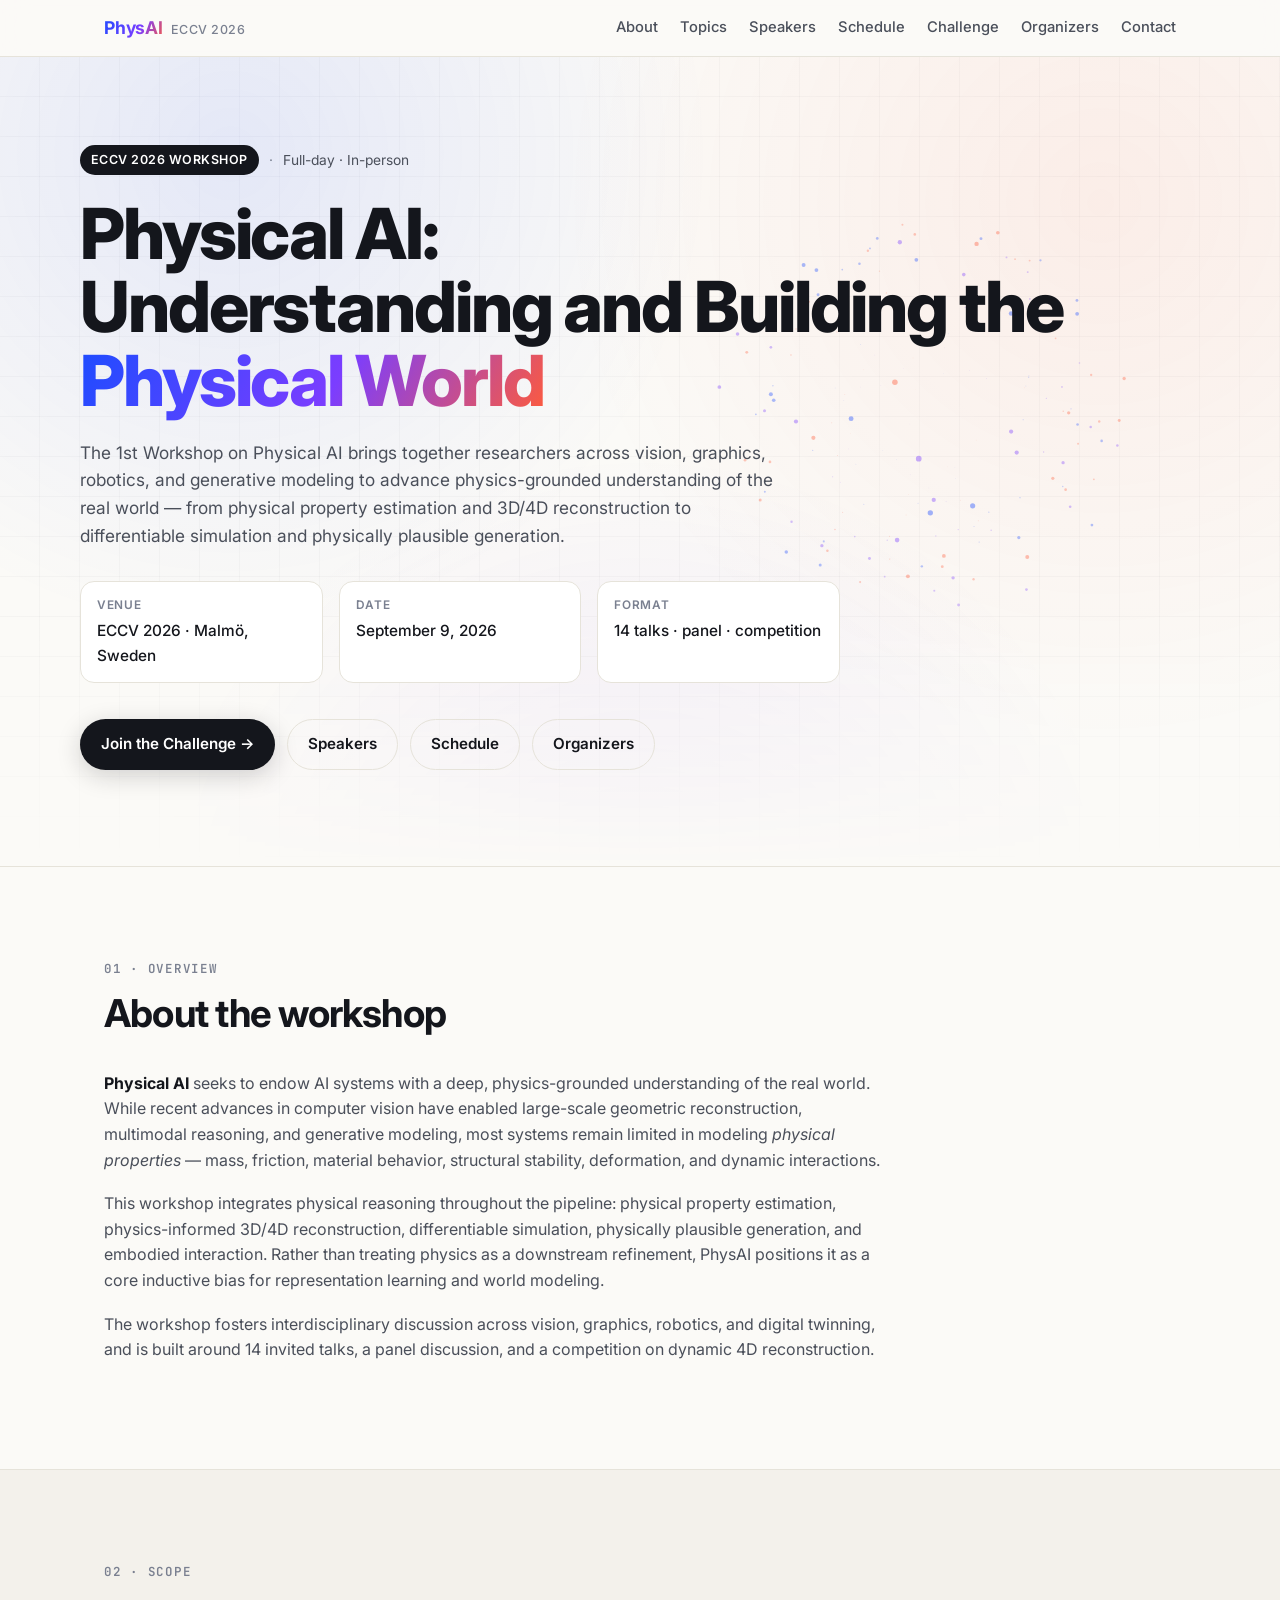
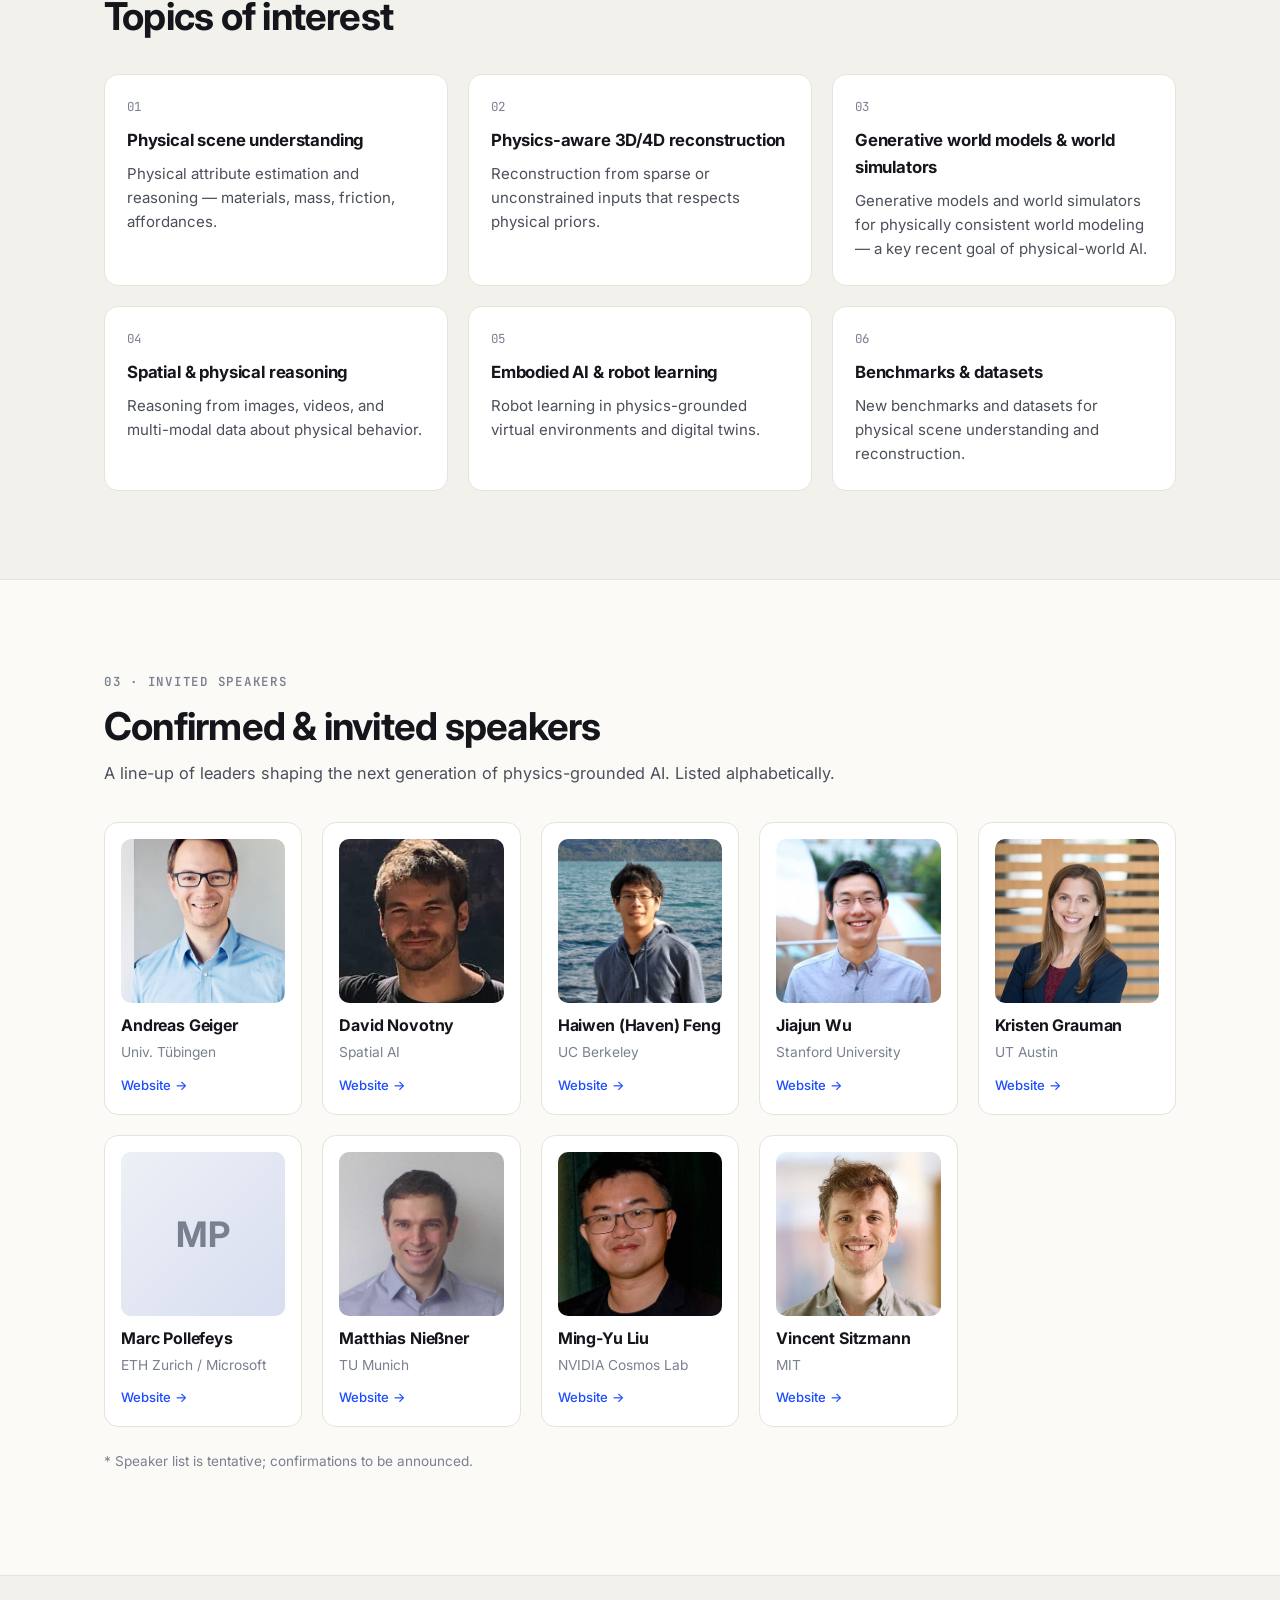
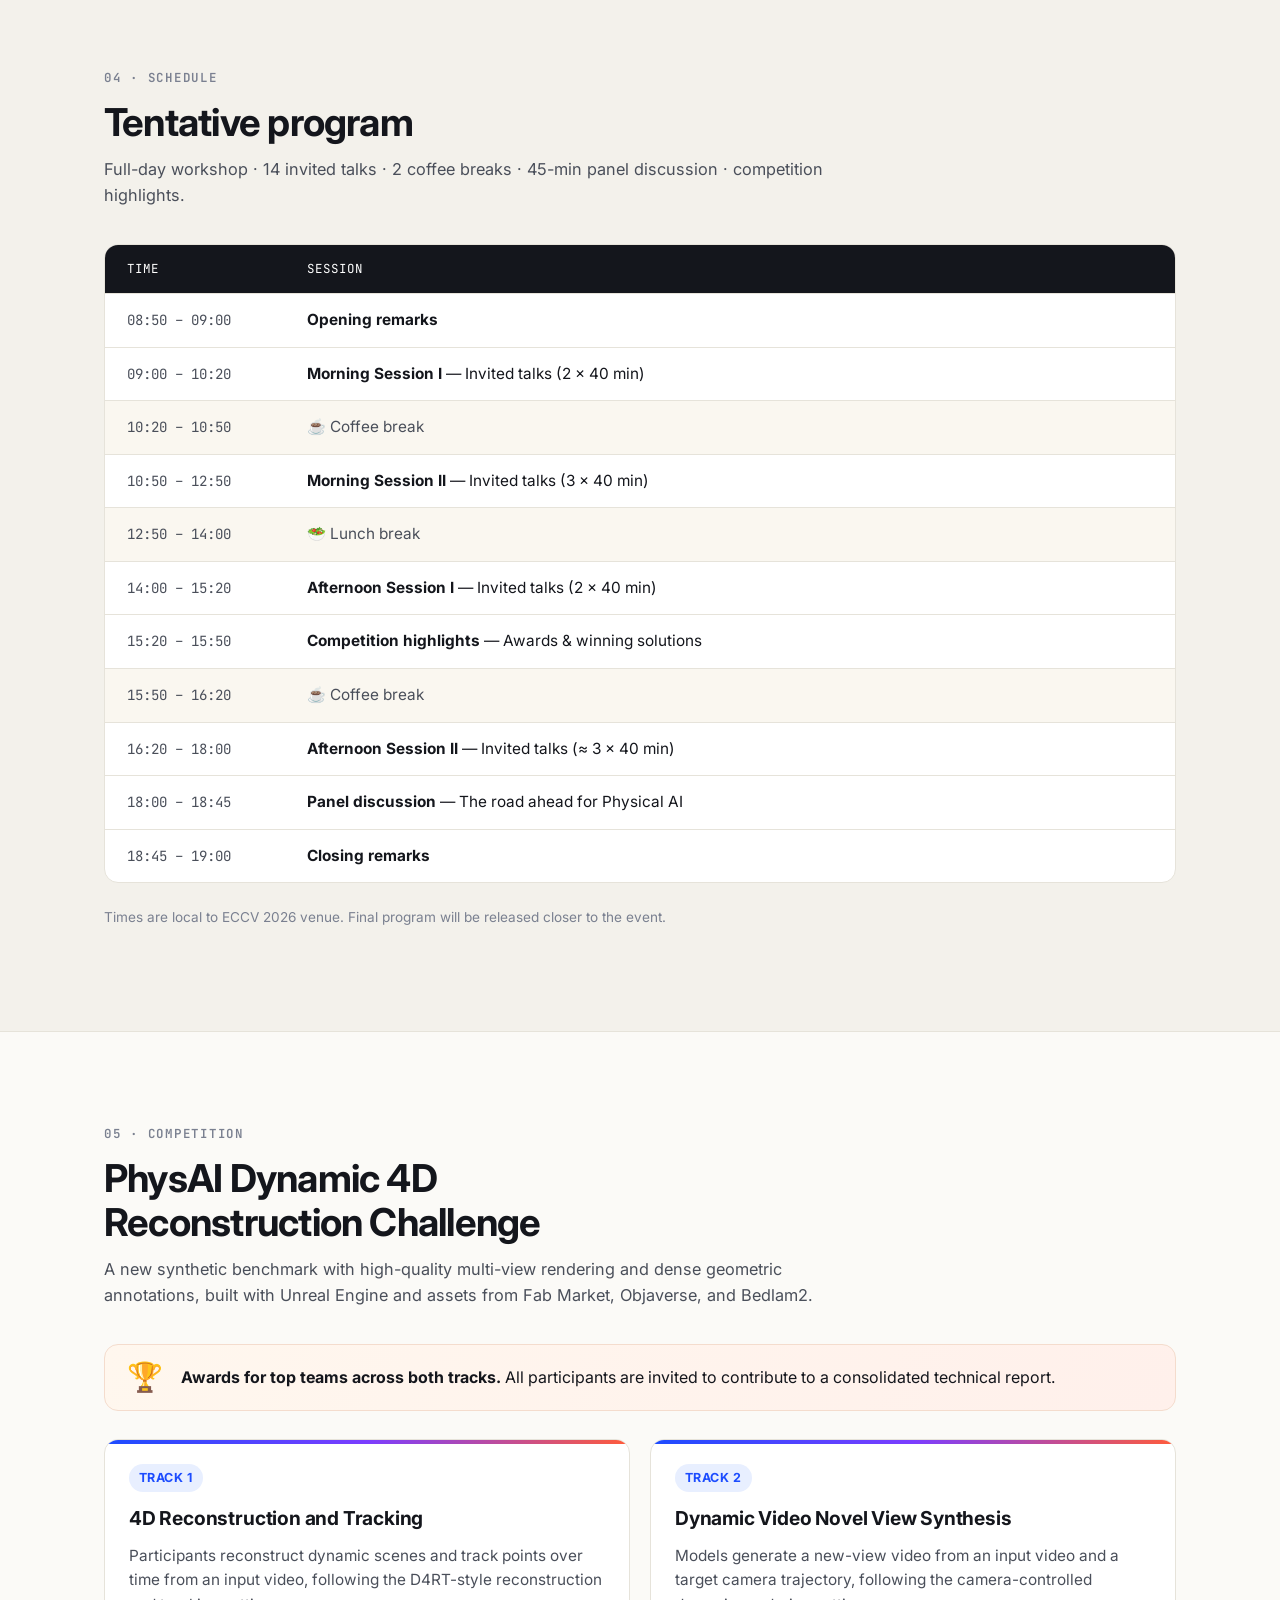
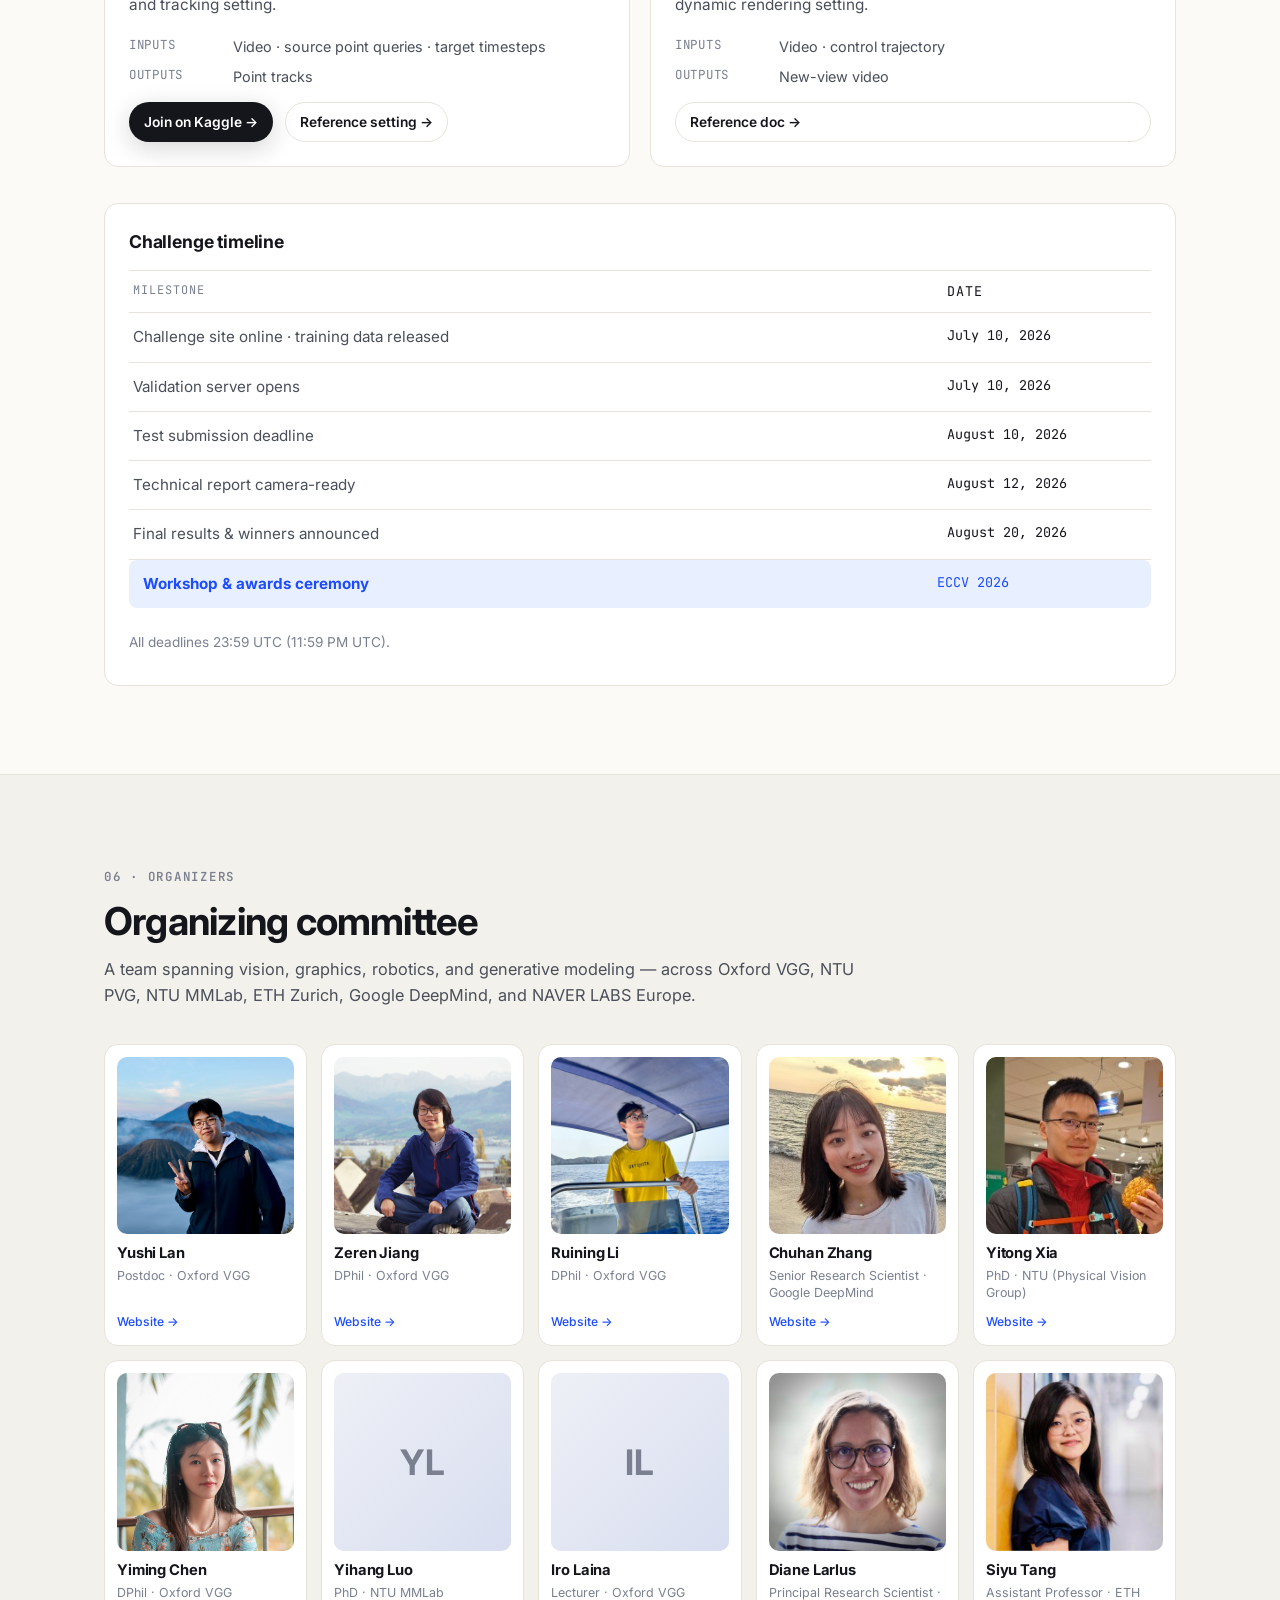
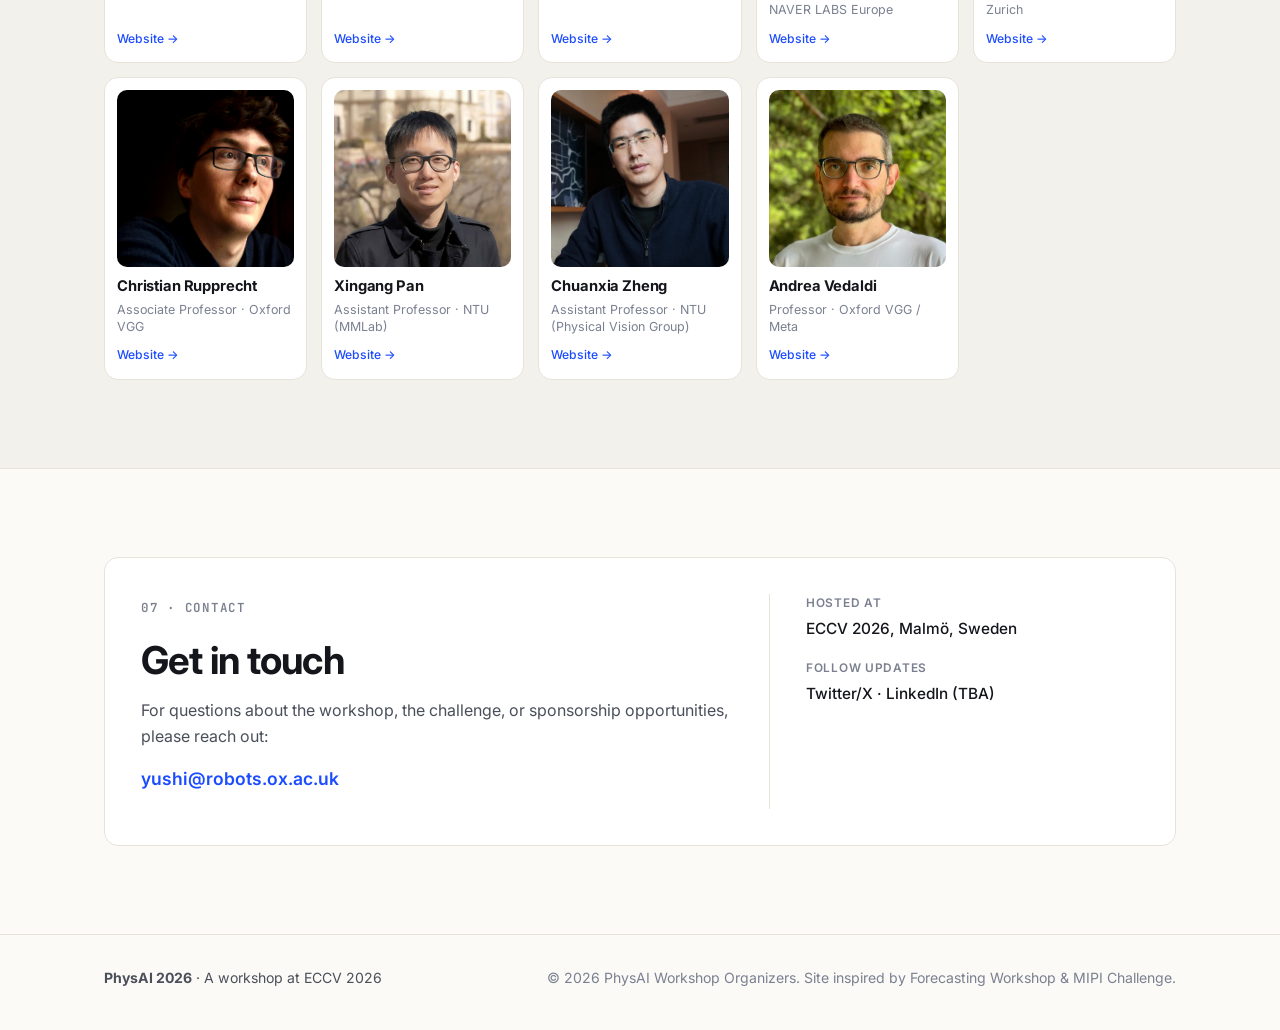
==== index.html @ 1dade059 "Update Track 1 reference setting link to syn4d participants repo Co-Authored-By: Claude Fable 5 <nor" ====
<!doctype html>
<html lang="en">
<head>
<meta charset="utf-8" />
<meta name="viewport" content="width=device-width, initial-scale=1" />
<title>PhysAI 2026 — Physical AI Workshop @ ECCV 2026</title>
<meta name="description" content="The 1st Workshop on Physical AI: Understanding and Building the Physical World, held in conjunction with ECCV 2026." />
<link rel="preconnect" href="https://fonts.googleapis.com" />
<link rel="preconnect" href="https://fonts.gstatic.com" crossorigin />
<link href="https://fonts.googleapis.com/css2?family=Inter:wght@300;400;500;600;700;800&family=JetBrains+Mono:wght@400;500&display=swap" rel="stylesheet" />
<link rel="stylesheet" href="styles.css" />
</head>
<body>

<header class="nav">
  <div class="nav-inner">
    <a href="#top" class="brand">
      <span class="brand-mark">PhysAI</span>
      <span class="brand-sub">ECCV 2026</span>
    </a>
    <nav>
      <a href="#about">About</a>
      <a href="#topics">Topics</a>
      <a href="#speakers">Speakers</a>
      <a href="#schedule">Schedule</a>
      <a href="#challenge">Challenge</a>
      <a href="#organizers">Organizers</a>
      <a href="#contact">Contact</a>
    </nav>
  </div>
</header>

<section id="top" class="hero">
  <div class="hero-grid" aria-hidden="true"></div>
  <canvas id="hero-cloud" class="hero-cloud" aria-hidden="true"></canvas>
  <div class="hero-inner">
    <div class="kicker">
      <span class="badge">ECCV 2026 Workshop</span>
      <span class="dot">·</span>
      <span>Full-day · In-person</span>
    </div>
    <h1>
      Physical&nbsp;AI:<br/>
      Understanding and Building the<br/>
      <span class="grad">Physical World</span>
    </h1>
    <p class="lede">
      The 1st Workshop on Physical AI brings together researchers across vision, graphics,
      robotics, and generative modeling to advance physics-grounded understanding of the
      real world — from physical property estimation and 3D/4D reconstruction to differentiable
      simulation and physically plausible generation.
    </p>
    <div class="meta">
      <div class="meta-item">
        <span class="meta-label">Venue</span>
        <span class="meta-value">ECCV 2026 · Malmö, Sweden</span>
      </div>
      <div class="meta-item">
        <span class="meta-label">Date</span>
        <span class="meta-value">September 9, 2026</span>
      </div>
      <div class="meta-item">
        <span class="meta-label">Format</span>
        <span class="meta-value" style="white-space:nowrap;">14 talks · panel · competition</span>
      </div>
    </div>
    <div class="cta">
      <a class="btn primary" href="#challenge">Join the Challenge →</a>
      <a class="btn ghost" href="#speakers">Speakers</a>
      <a class="btn ghost" href="#schedule">Schedule</a>
      <a class="btn ghost" href="#organizers">Organizers</a>
    </div>
  </div>
</section>

<section id="about" class="section">
  <div class="container">
    <div class="section-head">
      <span class="eyebrow">01 · Overview</span>
      <h2>About the workshop</h2>
    </div>
    <div class="prose">
      <p>
        <strong>Physical AI</strong> seeks to endow AI systems with a deep, physics-grounded understanding of
        the real world. While recent advances in computer vision have enabled large-scale geometric
        reconstruction, multimodal reasoning, and generative modeling, most systems remain limited in
        modeling <em>physical properties</em> — mass, friction, material behavior, structural stability,
        deformation, and dynamic interactions.
      </p>
      <p>
        This workshop integrates physical reasoning throughout the pipeline: physical property estimation,
        physics-informed 3D/4D reconstruction, differentiable simulation, physically plausible generation,
        and embodied interaction. Rather than treating physics as a downstream refinement, PhysAI positions
        it as a core inductive bias for representation learning and world modeling.
      </p>
      <p>
        The workshop fosters interdisciplinary discussion across vision, graphics, robotics, and digital
        twinning, and is built around 14 invited talks, a panel discussion, and a competition on dynamic
        4D reconstruction.
      </p>
    </div>
  </div>
</section>

<section id="topics" class="section alt">
  <div class="container">
    <div class="section-head">
      <span class="eyebrow">02 · Scope</span>
      <h2>Topics of interest</h2>
    </div>
    <div class="topics">
      <div class="topic">
        <div class="topic-num">01</div>
        <h3>Physical scene understanding</h3>
        <p>Physical attribute estimation and reasoning — materials, mass, friction, affordances.</p>
      </div>
      <div class="topic">
        <div class="topic-num">02</div>
        <h3>Physics-aware 3D/4D reconstruction</h3>
        <p>Reconstruction from sparse or unconstrained inputs that respects physical priors.</p>
      </div>
      <div class="topic">
        <div class="topic-num">03</div>
        <h3>Generative world models &amp; world simulators</h3>
        <p>Generative models and world simulators for physically consistent world modeling — a key recent goal of physical-world AI.</p>
      </div>
      <div class="topic">
        <div class="topic-num">04</div>
        <h3>Spatial &amp; physical reasoning</h3>
        <p>Reasoning from images, videos, and multi-modal data about physical behavior.</p>
      </div>
      <div class="topic">
        <div class="topic-num">05</div>
        <h3>Embodied AI &amp; robot learning</h3>
        <p>Robot learning in physics-grounded virtual environments and digital twins.</p>
      </div>
      <div class="topic">
        <div class="topic-num">06</div>
        <h3>Benchmarks &amp; datasets</h3>
        <p>New benchmarks and datasets for physical scene understanding and reconstruction.</p>
      </div>
    </div>
  </div>
</section>

<section id="speakers" class="section">
  <div class="container">
    <div class="section-head">
      <span class="eyebrow">03 · Invited speakers</span>
      <h2>Confirmed &amp; invited speakers</h2>
      <p class="section-sub">A line-up of leaders shaping the next generation of physics-grounded AI. Listed alphabetically.</p>
    </div>
    <div id="speakers-grid" class="people-grid speakers-grid"></div>
    <p class="note">* Speaker list is tentative; confirmations to be announced.</p>
  </div>
</section>

<section id="schedule" class="section alt">
  <div class="container">
    <div class="section-head">
      <span class="eyebrow">04 · Schedule</span>
      <h2 style="white-space:nowrap;">Tentative program</h2>
      <p class="section-sub">Full-day workshop · 14 invited talks · 2 coffee breaks · 45-min panel discussion · competition highlights.</p>
    </div>
    <div class="schedule">
      <div class="schedule-row head">
        <div>Time</div><div>Session</div>
      </div>
      <div class="schedule-row">
        <div class="time">08:50 – 09:00</div>
        <div><strong>Opening remarks</strong></div>
      </div>
      <div class="schedule-row">
        <div class="time">09:00 – 10:20</div>
        <div><strong>Morning Session I</strong> — Invited talks (2 × 40 min)</div>
      </div>
      <div class="schedule-row break">
        <div class="time">10:20 – 10:50</div>
        <div>☕ Coffee break</div>
      </div>
      <div class="schedule-row">
        <div class="time">10:50 – 12:50</div>
        <div><strong>Morning Session II</strong> — Invited talks (3 × 40 min)</div>
      </div>
      <div class="schedule-row break">
        <div class="time">12:50 – 14:00</div>
        <div>🥗 Lunch break</div>
      </div>
      <div class="schedule-row">
        <div class="time">14:00 – 15:20</div>
        <div><strong>Afternoon Session I</strong> — Invited talks (2 × 40 min)</div>
      </div>
      <div class="schedule-row">
        <div class="time">15:20 – 15:50</div>
        <div><strong>Competition highlights</strong> — Awards &amp; winning solutions</div>
      </div>
      <div class="schedule-row break">
        <div class="time">15:50 – 16:20</div>
        <div>☕ Coffee break</div>
      </div>
      <div class="schedule-row">
        <div class="time">16:20 – 18:00</div>
        <div><strong>Afternoon Session II</strong> — Invited talks (≈ 3 × 40 min)</div>
      </div>
      <div class="schedule-row">
        <div class="time">18:00 – 18:45</div>
        <div><strong>Panel discussion</strong> — The road ahead for Physical AI</div>
      </div>
      <div class="schedule-row">
        <div class="time">18:45 – 19:00</div>
        <div><strong>Closing remarks</strong></div>
      </div>
    </div>
    <p class="note">Times are local to ECCV 2026 venue. Final program will be released closer to the event.</p>
  </div>
</section>

<section id="challenge" class="section">
  <div class="container">
    <div class="section-head">
      <span class="eyebrow">05 · Competition</span>
      <h2>PhysAI Dynamic 4D Reconstruction&nbsp;Challenge</h2>
      <p class="section-sub">
        A new synthetic benchmark with high-quality multi-view rendering and dense geometric
        annotations, built with Unreal Engine and assets from Fab Market, Objaverse, and Bedlam2.
      </p>
    </div>

    <div class="challenge-banner">
      <div class="banner-mark">🏆</div>
      <div>
        <strong>Awards for top teams across both tracks.</strong>
        All participants are invited to contribute to a consolidated technical report.
      </div>
    </div>

    <div class="tracks">
      <article class="track">
        <div class="track-tag">Track 1</div>
        <h3>4D Reconstruction and Tracking</h3>
        <p>
          Participants reconstruct dynamic scenes and track points over time from
          an input video, following the D4RT-style reconstruction and tracking setting.
        </p>
        <ul class="track-meta">
          <li><span>Inputs</span> Video · source point queries · target timesteps</li>
          <li><span>Outputs</span> Point tracks</li>
          <!-- <li><span>Metrics</span> Tracking accuracy · geometry/depth error</li> -->
        </ul>
        <div class="cta">
          <a class="btn primary small" href="https://www.kaggle.com/competitions/phys-ai-dynamic-4-d-reconstruction-challenge" target="_blank" rel="noopener">Join on Kaggle →</a>
          <a class="btn ghost small" href="https://github.com/jzr99/syn4d-kaggle-challenge-participants" target="_blank" rel="noopener">Reference setting →</a>
        </div>
      </article>
      <article class="track">
        <div class="track-tag">Track 2</div>
        <h3>Dynamic Video Novel View Synthesis</h3>
        <p>
          Models generate a new-view video from an input video and a target camera
          trajectory, following the camera-controlled dynamic rendering setting.
        </p>
        <ul class="track-meta">
          <li><span>Inputs</span> Video · control trajectory</li>
          <li><span>Outputs</span> New-view video</li>
          <!-- <li><span>Metrics</span> Video fidelity · trajectory alignment · temporal consistency</li> -->
        </ul>
        <a class="btn ghost small" href="https://github.com/NIRVANALAN/eccv26-physai-workshop-vdm_nvs_bench" target="_blank" rel="noopener">Reference doc →</a>
      </article>
    </div>

    <div class="timeline">
      <h3>Challenge timeline</h3>
      <div class="timeline-grid">
        <div class="tl-row head"><div>Milestone</div><div>Date</div></div>
        <div class="tl-row"><div>Challenge site online · training data released</div><div>July 10, 2026</div></div>
        <div class="tl-row"><div>Validation server opens</div><div>July 10, 2026</div></div>
        <div class="tl-row"><div>Test submission deadline</div><div>August 10, 2026</div></div>
        <div class="tl-row"><div>Technical report camera-ready</div><div>August 12, 2026</div></div>
        <div class="tl-row"><div>Final results &amp; winners announced</div><div>August 20, 2026</div></div>
        <div class="tl-row hl"><div><strong>Workshop &amp; awards ceremony</strong></div><div>ECCV 2026</div></div>
      </div>
      <p class="note">All deadlines 23:59 UTC (11:59 PM UTC).</p>
    </div>
  </div>
</section>

<section id="organizers" class="section alt">
  <div class="container">
    <div class="section-head">
      <span class="eyebrow">06 · Organizers</span>
      <h2>Organizing committee</h2>
      <p class="section-sub">A team spanning vision, graphics, robotics, and generative modeling — across Oxford VGG, NTU PVG, NTU MMLab, ETH Zurich, Google DeepMind, and NAVER LABS Europe.</p>
    </div>
    <div id="organizers-grid" class="people-grid compact"></div>
  </div>
</section>

<section id="contact" class="section">
  <div class="container">
    <div class="contact-card">
      <div>
        <span class="eyebrow">07 · Contact</span>
        <h2>Get in touch</h2>
        <p>For questions about the workshop, the challenge, or sponsorship opportunities, please reach out:</p>
        <p class="email">
          <a href="mailto:yushi@robots.ox.ac.uk">yushi@robots.ox.ac.uk</a>
        </p>
      </div>
      <div class="contact-side">
        <div class="contact-block">
          <span class="meta-label">Hosted at</span>
          <span class="meta-value">ECCV 2026, Malmö, Sweden</span>
        </div>
        <div class="contact-block">
          <span class="meta-label">Follow updates</span>
          <span class="meta-value">Twitter/X · LinkedIn (TBA)</span>
        </div>
      </div>
    </div>
  </div>
</section>

<footer class="footer">
  <div class="container footer-inner">
    <div>
      <strong>PhysAI 2026</strong> · A workshop at ECCV 2026
    </div>
    <div class="muted">
      © 2026 PhysAI Workshop Organizers. Site inspired by Forecasting Workshop &amp; MIPI Challenge.
    </div>
  </div>
</footer>

<script src="data.js"></script>
<script src="script.js"></script>
</body>
</html>
---- styles.css ----
:root {
  --bg: #fbfaf7;
  --bg-alt: #f3f1eb;
  --ink: #14161c;
  --ink-soft: #4a4f5a;
  --ink-muted: #7a8090;
  --line: #e6e3da;
  --accent: #1c4cff;
  --accent-2: #ff5b3a;
  --accent-soft: #e8efff;
  --grad-a: #1c4cff;
  --grad-b: #7b3dff;
  --grad-c: #ff5b3a;
  --max: 1120px;
  --radius: 14px;
  --shadow: 0 1px 2px rgba(20, 22, 28, 0.04), 0 8px 28px rgba(20, 22, 28, 0.06);
  --shadow-lg: 0 4px 14px rgba(20, 22, 28, 0.06), 0 24px 56px rgba(20, 22, 28, 0.12);
}

* { box-sizing: border-box; }
html, body { margin: 0; padding: 0; }
html { scroll-behavior: smooth; }
body {
  background: var(--bg);
  color: var(--ink);
  font-family: 'Inter', -apple-system, BlinkMacSystemFont, 'Segoe UI', Roboto, sans-serif;
  font-size: 16px;
  line-height: 1.6;
  -webkit-font-smoothing: antialiased;
  -moz-osx-font-smoothing: grayscale;
}

a { color: var(--accent); text-decoration: none; }
a:hover { text-decoration: underline; }

img { max-width: 100%; display: block; }

.container {
  max-width: var(--max);
  margin: 0 auto;
  padding: 0 24px;
}

/* ----- NAV ----- */
.nav {
  position: sticky;
  top: 0;
  z-index: 50;
  background: rgba(251, 250, 247, 0.85);
  backdrop-filter: saturate(180%) blur(14px);
  -webkit-backdrop-filter: saturate(180%) blur(14px);
  border-bottom: 1px solid var(--line);
}
.nav-inner {
  max-width: var(--max);
  margin: 0 auto;
  padding: 14px 24px;
  display: flex;
  align-items: center;
  justify-content: space-between;
  gap: 24px;
}
.brand {
  display: inline-flex;
  align-items: baseline;
  gap: 8px;
  color: var(--ink);
  text-decoration: none;
  font-weight: 700;
}
.brand:hover { text-decoration: none; }
.brand-mark {
  font-size: 1.1rem;
  letter-spacing: -0.01em;
  background: linear-gradient(120deg, var(--grad-a), var(--grad-b) 60%, var(--grad-c));
  -webkit-background-clip: text;
  background-clip: text;
  color: transparent;
}
.brand-sub {
  font-size: 0.78rem;
  color: var(--ink-muted);
  font-weight: 500;
  letter-spacing: 0.04em;
  text-transform: uppercase;
}
.nav nav {
  display: flex;
  gap: 22px;
  flex-wrap: wrap;
}
.nav nav a {
  color: var(--ink-soft);
  text-decoration: none;
  font-size: 0.92rem;
  font-weight: 500;
  transition: color 0.15s ease;
}
.nav nav a:hover { color: var(--ink); }

/* ----- HERO ----- */
.hero {
  position: relative;
  padding: 88px 24px 96px;
  overflow: hidden;
}
.hero-grid {
  position: absolute;
  inset: 0;
  background-image:
    radial-gradient(circle at 18% 12%, rgba(28, 76, 255, 0.10), transparent 38%),
    radial-gradient(circle at 86% 18%, rgba(255, 91, 58, 0.08), transparent 42%),
    radial-gradient(circle at 50% 110%, rgba(123, 61, 255, 0.10), transparent 45%),
    linear-gradient(transparent 0px, transparent 39px, rgba(20, 22, 28, 0.05) 40px),
    linear-gradient(90deg, transparent 0px, transparent 39px, rgba(20, 22, 28, 0.05) 40px);
  background-size: auto, auto, auto, 40px 40px, 40px 40px;
  mask-image: linear-gradient(to bottom, black 0%, black 70%, transparent 100%);
  -webkit-mask-image: linear-gradient(to bottom, black 0%, black 70%, transparent 100%);
}
.hero-cloud {
  position: absolute;
  inset: 0;
  z-index: 0;
  pointer-events: none;
  mask-image: linear-gradient(to bottom, black 0%, black 64%, transparent 100%);
  -webkit-mask-image: linear-gradient(to bottom, black 0%, black 64%, transparent 100%);
}
.hero-inner {
  position: relative;
  z-index: 1;
  max-width: var(--max);
  margin: 0 auto;
}
.kicker {
  display: inline-flex;
  gap: 10px;
  align-items: center;
  font-size: 0.86rem;
  color: var(--ink-soft);
  margin-bottom: 22px;
}
.badge {
  display: inline-block;
  padding: 5px 11px;
  background: var(--ink);
  color: #fff;
  border-radius: 999px;
  font-weight: 600;
  font-size: 0.78rem;
  letter-spacing: 0.04em;
  text-transform: uppercase;
}
.dot { color: var(--ink-muted); }

.hero h1 {
  font-size: clamp(2.2rem, 5.5vw, 4.4rem);
  line-height: 1.04;
  letter-spacing: -0.03em;
  font-weight: 800;
  margin: 0 0 22px;
  color: var(--ink);
}
.grad {
  background: linear-gradient(120deg, var(--grad-a) 0%, var(--grad-b) 55%, var(--grad-c) 100%);
  -webkit-background-clip: text;
  background-clip: text;
  color: transparent;
}
.lede {
  max-width: 720px;
  font-size: 1.08rem;
  color: var(--ink-soft);
  margin: 0 0 32px;
}
.meta {
  display: grid;
  grid-template-columns: repeat(3, minmax(0, 1fr));
  gap: 16px;
  max-width: 760px;
  margin-bottom: 36px;
}
.meta-item {
  background: #fff;
  border: 1px solid var(--line);
  padding: 14px 16px;
  border-radius: var(--radius);
  display: flex;
  flex-direction: column;
  gap: 4px;
}
.meta-label {
  font-size: 0.74rem;
  letter-spacing: 0.06em;
  text-transform: uppercase;
  color: var(--ink-muted);
  font-weight: 600;
}
.meta-value {
  font-size: 0.96rem;
  color: var(--ink);
  font-weight: 500;
}
.cta {
  display: flex;
  gap: 12px;
  flex-wrap: wrap;
}
.btn {
  display: inline-flex;
  align-items: center;
  gap: 6px;
  padding: 12px 20px;
  border-radius: 999px;
  font-weight: 600;
  font-size: 0.95rem;
  border: 1px solid transparent;
  cursor: pointer;
  transition: transform 0.12s ease, box-shadow 0.12s ease, background 0.12s ease, color 0.12s ease;
  text-decoration: none;
}
.btn.primary {
  background: var(--ink);
  color: #fff;
  box-shadow: 0 6px 24px rgba(20, 22, 28, 0.18);
}
.btn.primary:hover { transform: translateY(-1px); background: #000; text-decoration: none; }
.btn.ghost {
  background: transparent;
  color: var(--ink);
  border-color: var(--line);
}
.btn.ghost:hover { background: #fff; text-decoration: none; }
.btn.small { padding: 8px 14px; font-size: 0.86rem; }

/* ----- SECTIONS ----- */
.section {
  padding: 88px 0;
  border-top: 1px solid var(--line);
}
.section.alt {
  background: var(--bg-alt);
}
.section-head {
  margin-bottom: 36px;
  max-width: 760px;
}
.eyebrow {
  display: inline-block;
  font-size: 0.78rem;
  letter-spacing: 0.14em;
  text-transform: uppercase;
  color: var(--ink-muted);
  font-weight: 600;
  margin-bottom: 12px;
  font-family: 'JetBrains Mono', monospace;
}
.section h2 {
  font-size: clamp(1.7rem, 3.2vw, 2.4rem);
  letter-spacing: -0.02em;
  line-height: 1.15;
  margin: 0 0 12px;
  font-weight: 700;
}
.section-sub {
  color: var(--ink-soft);
  font-size: 1.02rem;
  margin: 0;
}
.prose p {
  max-width: 780px;
  color: var(--ink-soft);
  font-size: 1rem;
  margin: 0 0 18px;
}
.prose strong { color: var(--ink); }

/* ----- TOPICS ----- */
.topics {
  display: grid;
  grid-template-columns: repeat(3, minmax(0, 1fr));
  gap: 20px;
}
.topic {
  background: #fff;
  border: 1px solid var(--line);
  border-radius: var(--radius);
  padding: 22px 22px 24px;
  transition: transform 0.15s ease, box-shadow 0.15s ease;
}
.topic:hover { transform: translateY(-2px); box-shadow: var(--shadow); }
.topic-num {
  font-family: 'JetBrains Mono', monospace;
  font-size: 0.78rem;
  color: var(--ink-muted);
  margin-bottom: 10px;
}
.topic h3 {
  margin: 0 0 8px;
  font-size: 1.05rem;
  letter-spacing: -0.01em;
}
.topic p {
  margin: 0;
  color: var(--ink-soft);
  font-size: 0.94rem;
}

/* ----- PEOPLE GRID ----- */
.people-grid {
  display: grid;
  grid-template-columns: repeat(4, minmax(0, 1fr));
  gap: 20px;
}
.people-grid.speakers-grid {
  grid-template-columns: repeat(5, minmax(0, 1fr));
}
.people-grid.compact {
  grid-template-columns: repeat(5, minmax(0, 1fr));
  gap: 14px;
}
.people-grid.compact .person { padding: 12px 12px 14px; gap: 10px; }
.people-grid.compact .person h4 { font-size: 0.92rem; }
.people-grid.compact .person .aff { font-size: 0.78rem; line-height: 1.35; }
.people-grid.compact .person a.weblink { font-size: 0.76rem; }
.person {
  background: #fff;
  border: 1px solid var(--line);
  border-radius: var(--radius);
  padding: 16px 16px 18px;
  display: flex;
  flex-direction: column;
  gap: 12px;
  transition: transform 0.15s ease, box-shadow 0.15s ease;
}
.person:hover { transform: translateY(-2px); box-shadow: var(--shadow); }
.person .photo {
  aspect-ratio: 1 / 1;
  border-radius: 10px;
  overflow: hidden;
  background: linear-gradient(135deg, #eef0f6, #dde2ee);
  position: relative;
}
.person .photo img {
  width: 100%;
  height: 100%;
  object-fit: cover;
}
.person .photo.placeholder::after {
  content: attr(data-initials);
  position: absolute;
  inset: 0;
  display: flex;
  align-items: center;
  justify-content: center;
  font-size: 2.2rem;
  font-weight: 700;
  letter-spacing: 0.02em;
  color: var(--ink-muted);
  background: linear-gradient(135deg, #eef0f6, #d8def0);
}
.person h4 {
  margin: 0;
  font-size: 1rem;
  letter-spacing: -0.01em;
  line-height: 1.25;
}
.person .aff {
  margin: -4px 0 0;
  color: var(--ink-muted);
  font-size: 0.86rem;
  line-height: 1.4;
}
.person a.weblink {
  font-size: 0.82rem;
  color: var(--accent);
  font-weight: 500;
  margin-top: auto;
}

.note {
  margin-top: 24px;
  font-size: 0.85rem;
  color: var(--ink-muted);
}

/* ----- SCHEDULE ----- */
.schedule {
  background: #fff;
  border: 1px solid var(--line);
  border-radius: var(--radius);
  overflow: hidden;
}
.schedule-row {
  display: grid;
  grid-template-columns: 180px 1fr;
  padding: 14px 22px;
  border-top: 1px solid var(--line);
  align-items: center;
  font-size: 0.96rem;
}
.schedule-row:first-child { border-top: none; }
.schedule-row.head {
  background: var(--ink);
  color: #fff;
  font-family: 'JetBrains Mono', monospace;
  font-size: 0.78rem;
  letter-spacing: 0.08em;
  text-transform: uppercase;
}
.schedule-row .time {
  font-family: 'JetBrains Mono', monospace;
  font-size: 0.88rem;
  color: var(--ink-soft);
}
.schedule-row.head .time { color: #fff; }
.schedule-row.break { background: #faf7f0; color: var(--ink-soft); }

/* ----- CHALLENGE ----- */
.challenge-banner {
  display: flex;
  gap: 18px;
  align-items: center;
  background: linear-gradient(120deg, #fff7ee, #fff0eb);
  border: 1px solid #f4dccd;
  border-radius: var(--radius);
  padding: 18px 22px;
  margin-bottom: 28px;
}
.banner-mark {
  font-size: 1.8rem;
  line-height: 1;
}
.challenge-banner strong { color: var(--ink); }
.tracks {
  display: grid;
  grid-template-columns: repeat(2, minmax(0, 1fr));
  gap: 20px;
  margin-bottom: 36px;
}
.track {
  background: #fff;
  border: 1px solid var(--line);
  border-radius: var(--radius);
  padding: 24px;
  display: flex;
  flex-direction: column;
  gap: 14px;
  position: relative;
  overflow: hidden;
}
.track::before {
  content: "";
  position: absolute;
  inset: 0 0 auto 0;
  height: 4px;
  background: linear-gradient(90deg, var(--grad-a), var(--grad-b), var(--grad-c));
}
.track-tag {
  display: inline-block;
  align-self: flex-start;
  background: var(--accent-soft);
  color: var(--accent);
  font-size: 0.78rem;
  font-weight: 700;
  padding: 4px 10px;
  border-radius: 999px;
  letter-spacing: 0.04em;
  text-transform: uppercase;
}
.track h3 {
  margin: 0;
  font-size: 1.2rem;
  letter-spacing: -0.01em;
  line-height: 1.25;
}
.track p {
  margin: 0;
  color: var(--ink-soft);
  font-size: 0.96rem;
}
.track-meta {
  list-style: none;
  padding: 0;
  margin: 4px 0 0;
  display: flex;
  flex-direction: column;
  gap: 6px;
  font-size: 0.9rem;
}
.track-meta li {
  display: grid;
  grid-template-columns: 92px 1fr;
  gap: 12px;
  color: var(--ink-soft);
}
.track-meta li span {
  font-family: 'JetBrains Mono', monospace;
  font-size: 0.78rem;
  color: var(--ink-muted);
  text-transform: uppercase;
  letter-spacing: 0.06em;
}

.timeline {
  background: #fff;
  border: 1px solid var(--line);
  border-radius: var(--radius);
  padding: 24px 24px 18px;
}
.timeline h3 {
  margin: 0 0 14px;
  font-size: 1.1rem;
  letter-spacing: -0.01em;
}
.timeline-grid {
  display: flex;
  flex-direction: column;
  border-top: 1px solid var(--line);
}
.tl-row {
  display: grid;
  grid-template-columns: 1fr 200px;
  padding: 12px 4px;
  border-bottom: 1px solid var(--line);
  font-size: 0.95rem;
  color: var(--ink-soft);
}
.tl-row.head {
  font-family: 'JetBrains Mono', monospace;
  font-size: 0.74rem;
  text-transform: uppercase;
  color: var(--ink-muted);
  letter-spacing: 0.08em;
  padding: 10px 4px;
}
.tl-row.hl {
  background: var(--accent-soft);
  border-radius: 8px;
  border-bottom: none;
  padding: 12px 14px;
  color: var(--accent);
}
.tl-row > div:last-child {
  font-family: 'JetBrains Mono', monospace;
  font-size: 0.84rem;
  color: var(--ink);
}
.tl-row.hl > div:last-child { color: var(--accent); }

/* ----- CONTACT ----- */
.contact-card {
  background: #fff;
  border: 1px solid var(--line);
  border-radius: var(--radius);
  padding: 36px;
  display: grid;
  grid-template-columns: 1.6fr 1fr;
  gap: 36px;
}
.contact-card h2 { margin-top: 8px; }
.contact-card p { color: var(--ink-soft); }
.email a {
  font-weight: 600;
  font-size: 1.1rem;
}
.contact-side {
  display: flex;
  flex-direction: column;
  gap: 18px;
  border-left: 1px solid var(--line);
  padding-left: 36px;
}
.contact-block {
  display: flex;
  flex-direction: column;
  gap: 4px;
}

/* ----- FOOTER ----- */
.footer {
  padding: 32px 0 40px;
  border-top: 1px solid var(--line);
  background: var(--bg);
}
.footer-inner {
  display: flex;
  align-items: center;
  justify-content: space-between;
  flex-wrap: wrap;
  gap: 12px;
  font-size: 0.88rem;
  color: var(--ink-soft);
}
.muted { color: var(--ink-muted); }

/* ----- RESPONSIVE ----- */
@media (max-width: 980px) {
  .topics, .people-grid { grid-template-columns: repeat(3, minmax(0, 1fr)); }
  .people-grid.speakers-grid { grid-template-columns: repeat(4, minmax(0, 1fr)); }
  .people-grid.compact { grid-template-columns: repeat(5, minmax(0, 1fr)); }
  .tracks { grid-template-columns: 1fr; }
  .meta { grid-template-columns: repeat(2, 1fr); }
  .contact-card { grid-template-columns: 1fr; }
  .contact-side { border-left: none; border-top: 1px solid var(--line); padding-left: 0; padding-top: 24px; }
}
@media (max-width: 720px) {
  .nav-inner { flex-wrap: wrap; }
  .nav nav { gap: 14px; }
  .hero { padding: 56px 24px 72px; }
  .section { padding: 64px 0; }
  .topics, .people-grid { grid-template-columns: repeat(2, minmax(0, 1fr)); }
  .people-grid.speakers-grid { grid-template-columns: repeat(3, minmax(0, 1fr)); }
  .people-grid.compact { grid-template-columns: repeat(3, minmax(0, 1fr)); }
  .schedule-row { grid-template-columns: 110px 1fr; padding: 12px 16px; font-size: 0.92rem; }
  .tl-row { grid-template-columns: 1fr 110px; }
  .meta { grid-template-columns: 1fr; }
}
@media (max-width: 460px) {
  .people-grid, .people-grid.compact { grid-template-columns: 1fr 1fr; }
  .people-grid.speakers-grid { grid-template-columns: 1fr 1fr; }
  .topics { grid-template-columns: 1fr; }
}
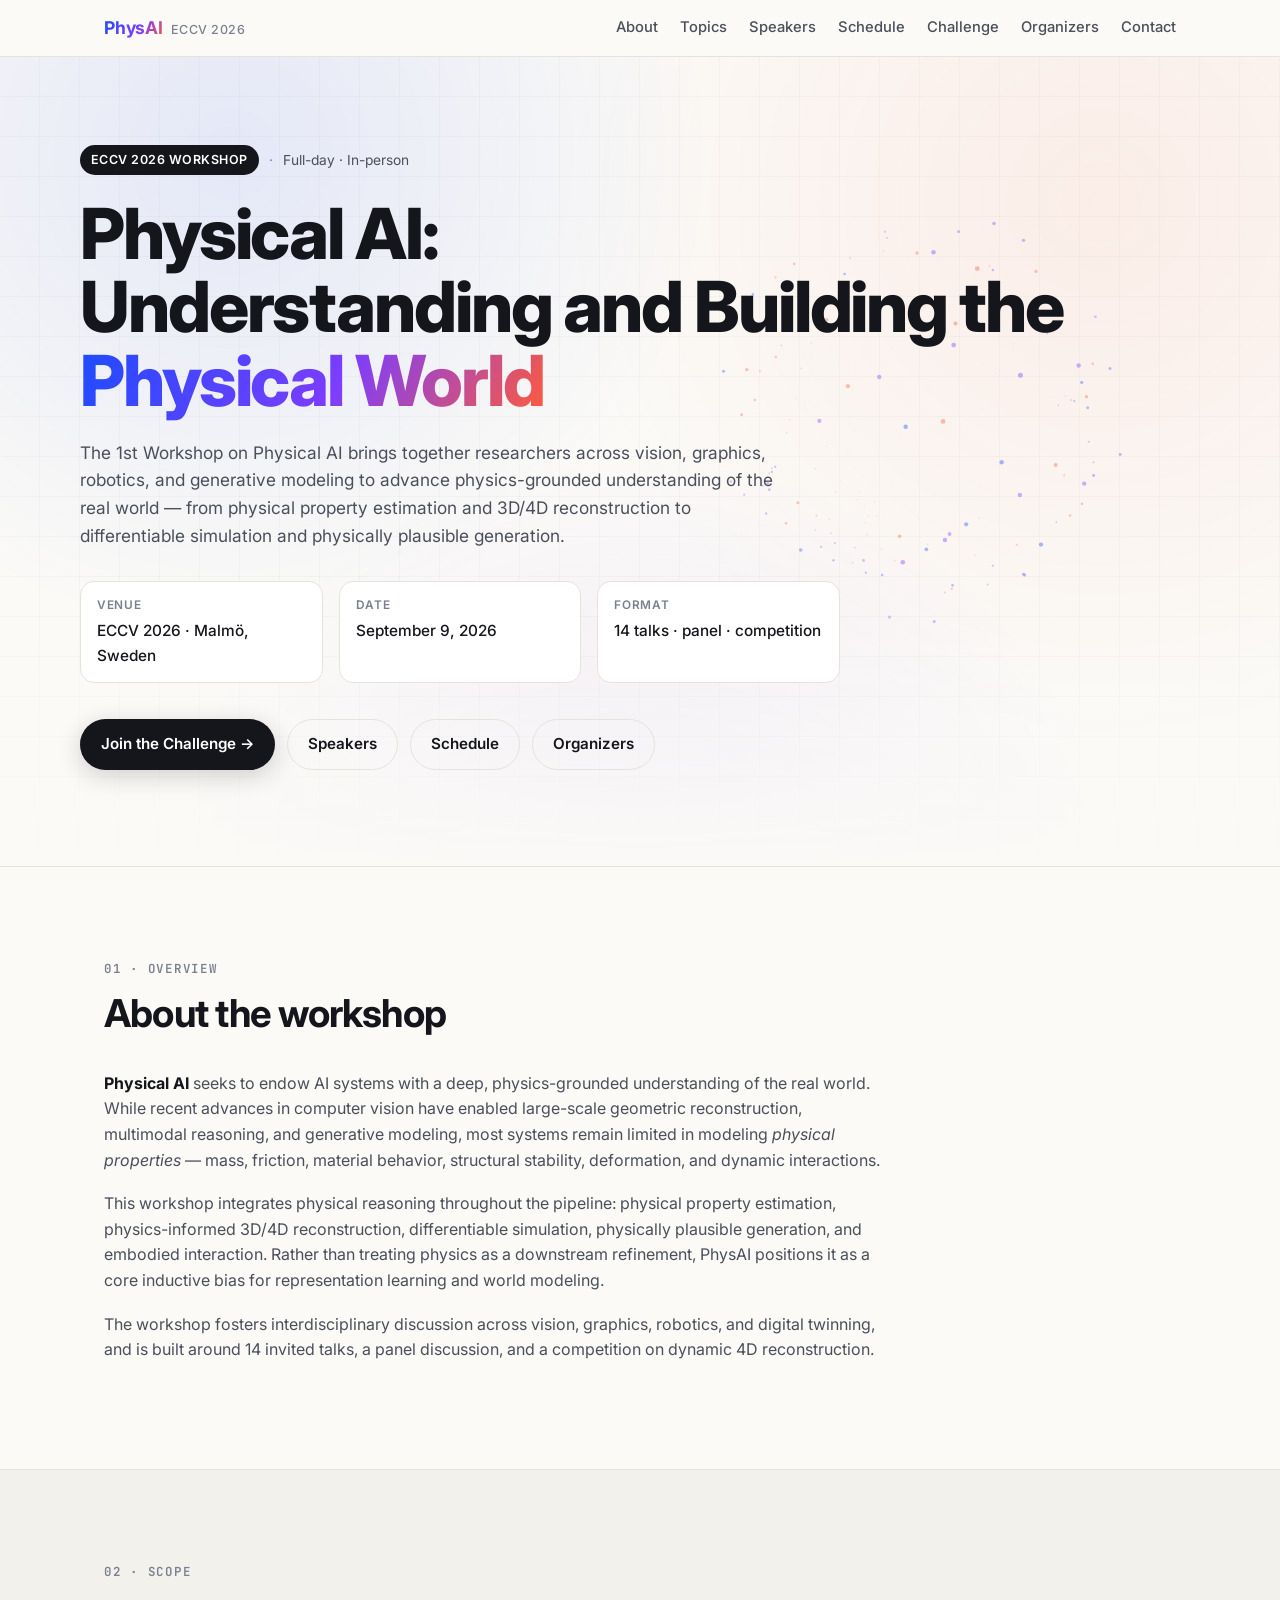
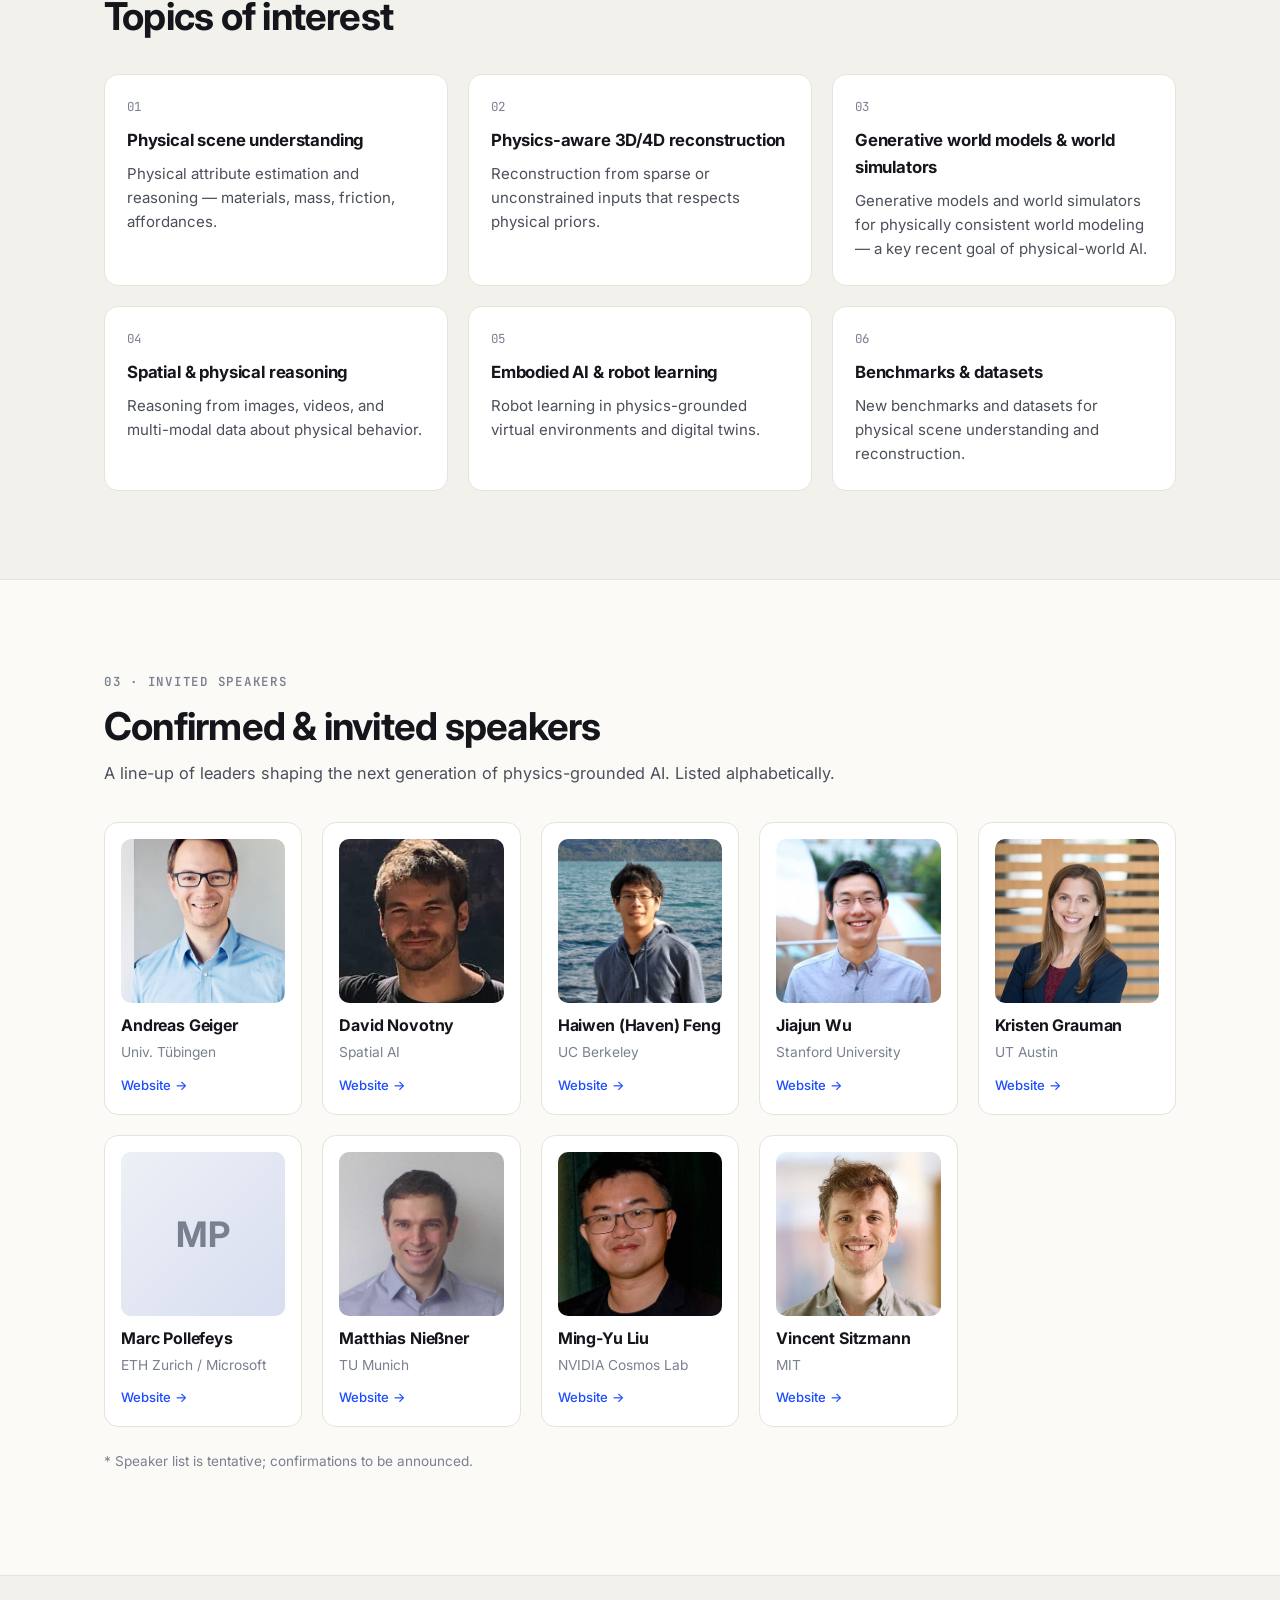
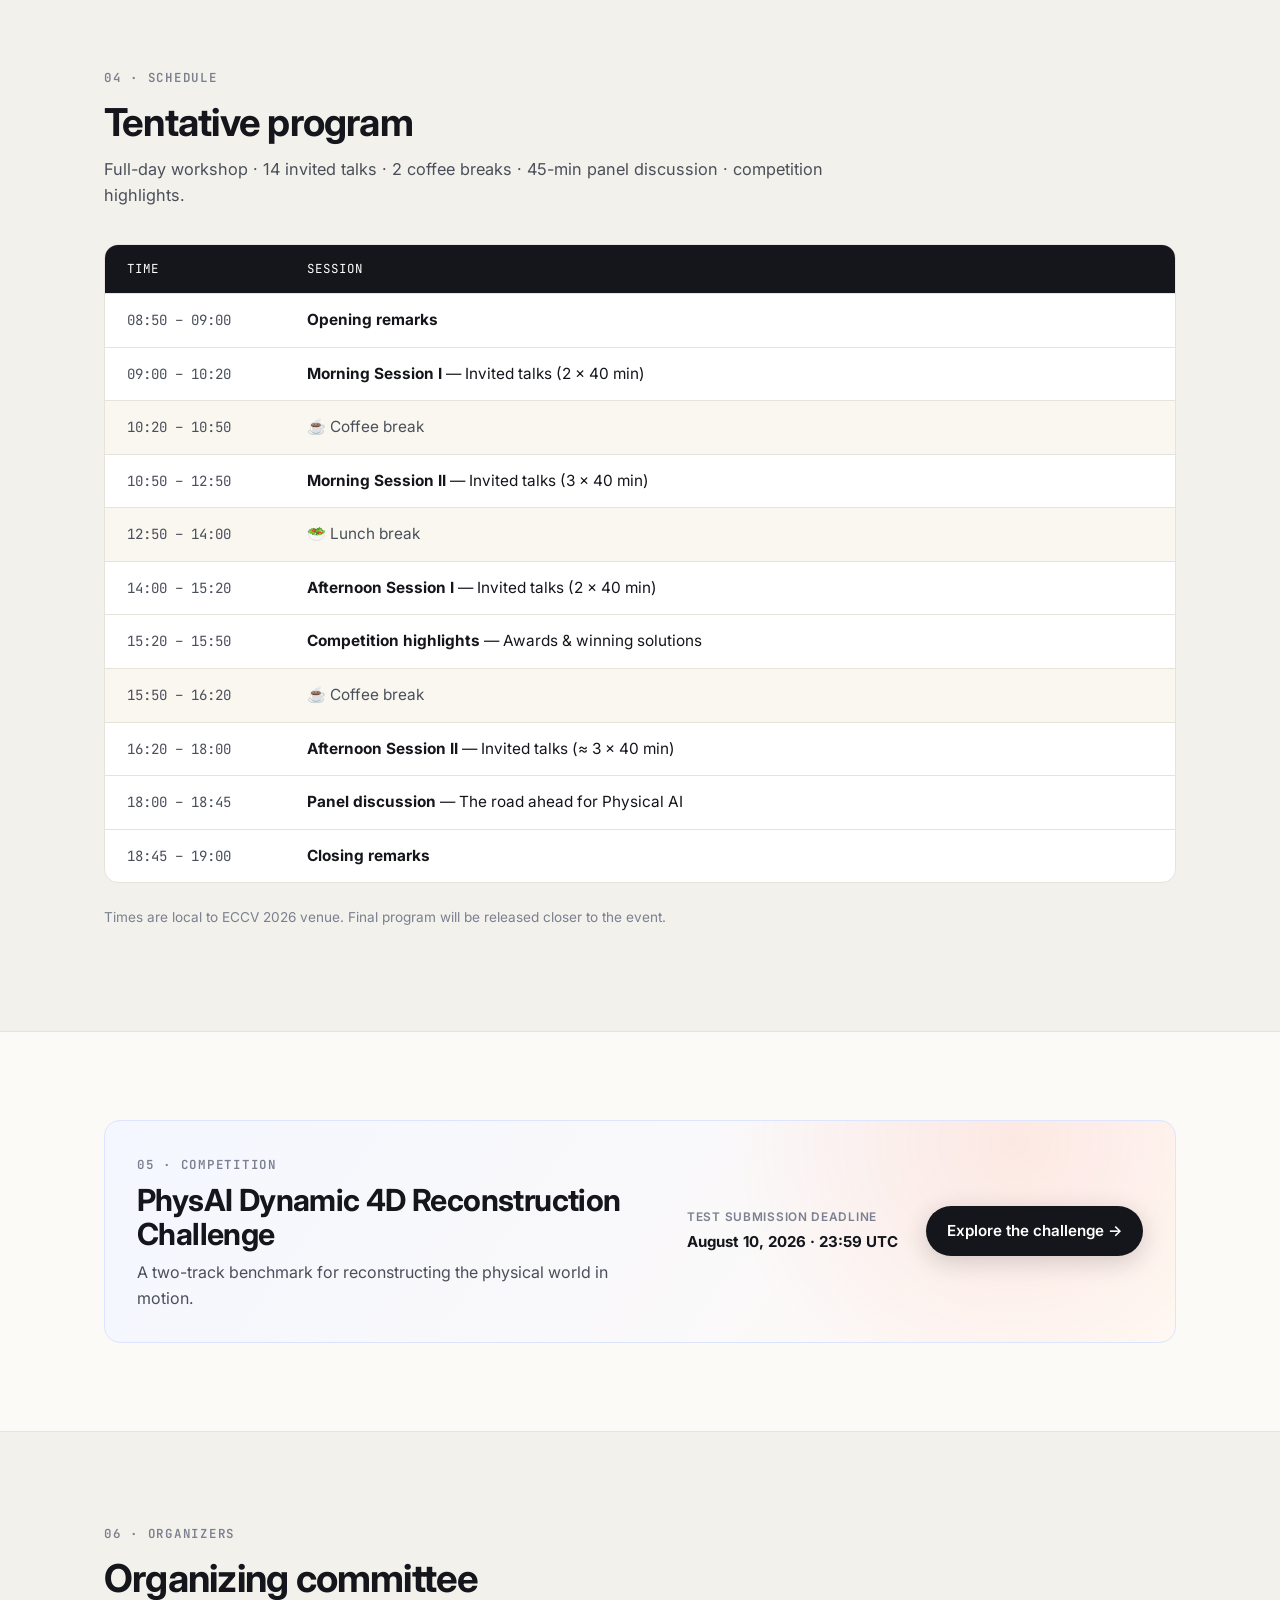
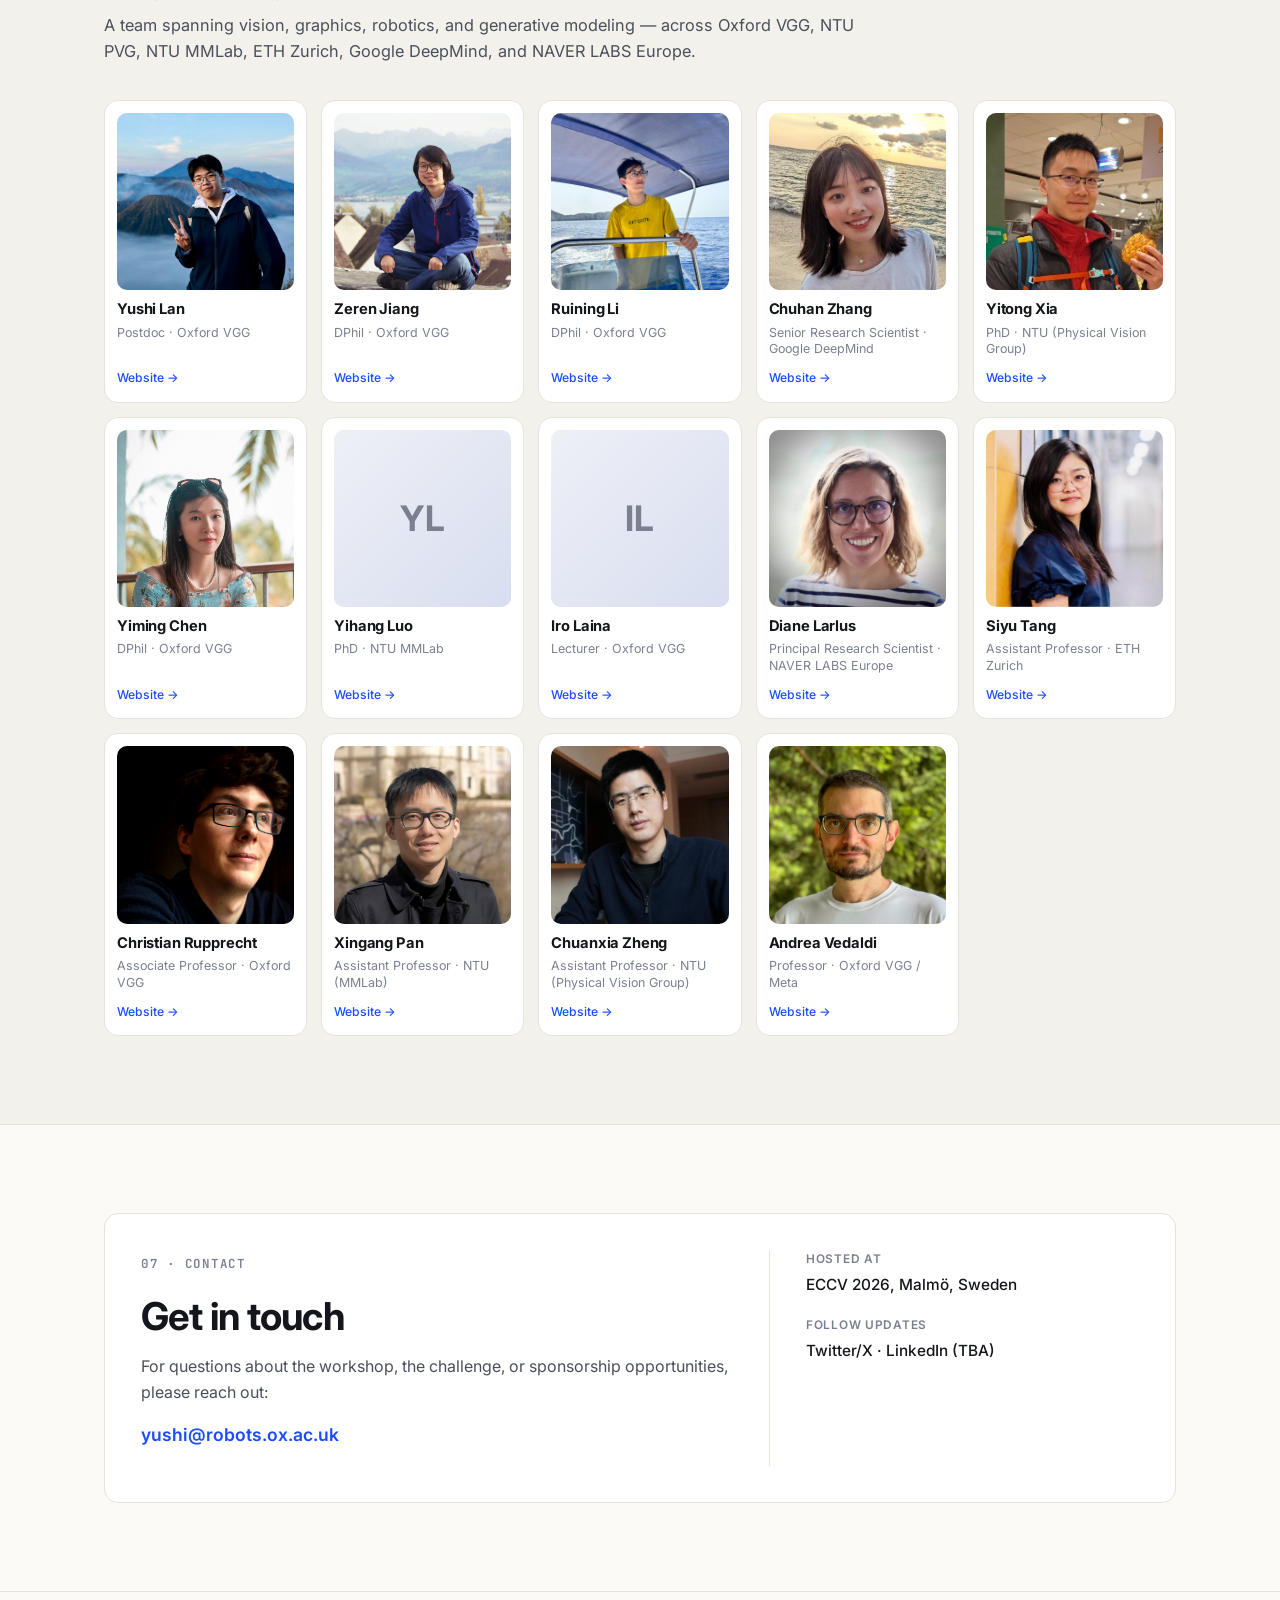
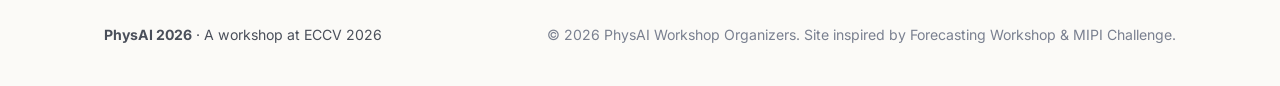
==== commit 666c02d7: "Add dedicated challenge page" ====
--- a/index.html
+++ b/index.html
@@ -23,7 +23,7 @@
       <a href="#topics">Topics</a>
       <a href="#speakers">Speakers</a>
       <a href="#schedule">Schedule</a>
-      <a href="#challenge">Challenge</a>
+      <a href="challenge.html">Challenge</a>
       <a href="#organizers">Organizers</a>
       <a href="#contact">Contact</a>
     </nav>
@@ -65,7 +65,7 @@
       </div>
     </div>
     <div class="cta">
-      <a class="btn primary" href="#challenge">Join the Challenge →</a>
+      <a class="btn primary" href="challenge.html">Join the Challenge →</a>
       <a class="btn ghost" href="#speakers">Speakers</a>
       <a class="btn ghost" href="#schedule">Schedule</a>
       <a class="btn ghost" href="#organizers">Organizers</a>
@@ -217,69 +217,17 @@
 
 <section id="challenge" class="section">
   <div class="container">
-    <div class="section-head">
-      <span class="eyebrow">05 · Competition</span>
-      <h2>PhysAI Dynamic 4D Reconstruction&nbsp;Challenge</h2>
-      <p class="section-sub">
-        A new synthetic benchmark with high-quality multi-view rendering and dense geometric
-        annotations, built with Unreal Engine and assets from Fab Market, Objaverse, and Bedlam2.
-      </p>
-    </div>
-
-    <div class="challenge-banner">
-      <div class="banner-mark">🏆</div>
+    <div class="challenge-preview">
       <div>
-        <strong>Awards for top teams across both tracks.</strong>
-        All participants are invited to contribute to a consolidated technical report.
-      </div>
-    </div>
-
-    <div class="tracks">
-      <article class="track">
-        <div class="track-tag">Track 1</div>
-        <h3>4D Reconstruction and Tracking</h3>
-        <p>
-          Participants reconstruct dynamic scenes and track points over time from
-          an input video, following the D4RT-style reconstruction and tracking setting.
-        </p>
-        <ul class="track-meta">
-          <li><span>Inputs</span> Video · source point queries · target timesteps</li>
-          <li><span>Outputs</span> Point tracks</li>
-          <!-- <li><span>Metrics</span> Tracking accuracy · geometry/depth error</li> -->
-        </ul>
-        <div class="cta">
-          <a class="btn primary small" href="https://www.kaggle.com/competitions/phys-ai-dynamic-4-d-reconstruction-challenge" target="_blank" rel="noopener">Join on Kaggle →</a>
-          <a class="btn ghost small" href="https://github.com/jzr99/syn4d-kaggle-challenge-participants" target="_blank" rel="noopener">Reference setting →</a>
-        </div>
-      </article>
-      <article class="track">
-        <div class="track-tag">Track 2</div>
-        <h3>Dynamic Video Novel View Synthesis</h3>
-        <p>
-          Models generate a new-view video from an input video and a target camera
-          trajectory, following the camera-controlled dynamic rendering setting.
-        </p>
-        <ul class="track-meta">
-          <li><span>Inputs</span> Video · control trajectory</li>
-          <li><span>Outputs</span> New-view video</li>
-          <!-- <li><span>Metrics</span> Video fidelity · trajectory alignment · temporal consistency</li> -->
-        </ul>
-        <a class="btn ghost small" href="https://github.com/NIRVANALAN/eccv26-physai-workshop-vdm_nvs_bench" target="_blank" rel="noopener">Reference doc →</a>
-      </article>
-    </div>
-
-    <div class="timeline">
-      <h3>Challenge timeline</h3>
-      <div class="timeline-grid">
-        <div class="tl-row head"><div>Milestone</div><div>Date</div></div>
-        <div class="tl-row"><div>Challenge site online · training data released</div><div>July 10, 2026</div></div>
-        <div class="tl-row"><div>Validation server opens</div><div>July 10, 2026</div></div>
-        <div class="tl-row"><div>Test submission deadline</div><div>August 10, 2026</div></div>
-        <div class="tl-row"><div>Technical report camera-ready</div><div>August 12, 2026</div></div>
-        <div class="tl-row"><div>Final results &amp; winners announced</div><div>August 20, 2026</div></div>
-        <div class="tl-row hl"><div><strong>Workshop &amp; awards ceremony</strong></div><div>ECCV 2026</div></div>
-      </div>
-      <p class="note">All deadlines 23:59 UTC (11:59 PM UTC).</p>
+        <span class="eyebrow">05 · Competition</span>
+        <h2>PhysAI Dynamic 4D Reconstruction Challenge</h2>
+        <p>A two-track benchmark for reconstructing the physical world in motion.</p>
+      </div>
+      <div class="challenge-preview-meta">
+        <span class="meta-label">Test submission deadline</span>
+        <strong>August 10, 2026 · 23:59 UTC</strong>
+      </div>
+      <a class="btn primary" href="challenge.html">Explore the challenge →</a>
     </div>
   </div>
 </section>
--- a/styles.css
+++ b/styles.css
@@ -416,6 +416,23 @@
 .schedule-row.break { background: #faf7f0; color: var(--ink-soft); }
 
 /* ----- CHALLENGE ----- */
+.challenge-preview {
+  display: grid;
+  grid-template-columns: minmax(0, 1.5fr) auto auto;
+  gap: 28px;
+  align-items: center;
+  padding: 30px 32px;
+  border: 1px solid #dce4ff;
+  border-radius: calc(var(--radius) + 2px);
+  background:
+    radial-gradient(circle at 85% 10%, rgba(255, 91, 58, 0.11), transparent 31%),
+    linear-gradient(125deg, #f4f7ff, #fffaf5);
+}
+.challenge-preview .eyebrow { margin-bottom: 8px; }
+.challenge-preview h2 { margin: 0 0 8px; font-size: clamp(1.4rem, 2.4vw, 1.9rem); }
+.challenge-preview p { margin: 0; color: var(--ink-soft); }
+.challenge-preview-meta { display: flex; flex-direction: column; gap: 3px; min-width: 210px; }
+.challenge-preview-meta strong { font-size: 0.94rem; }
 .challenge-banner {
   display: flex;
   gap: 18px;
@@ -547,6 +564,54 @@
 }
 .tl-row.hl > div:last-child { color: var(--accent); }
 
+/* ----- CHALLENGE PAGE ----- */
+.challenge-hero {
+  position: relative;
+  overflow: hidden;
+  padding: 92px 0 84px;
+}
+.challenge-hero-inner {
+  position: relative;
+  z-index: 1;
+  display: grid;
+  grid-template-columns: minmax(0, 1.6fr) minmax(250px, 0.7fr);
+  align-items: end;
+  gap: 48px;
+}
+.challenge-hero h1 {
+  font-size: clamp(2.5rem, 5.1vw, 4.5rem);
+  line-height: 1.03;
+  letter-spacing: -0.04em;
+  margin: 0 0 22px;
+}
+.challenge-hero .lede { margin-bottom: 32px; }
+.deadline-card {
+  display: flex;
+  flex-direction: column;
+  gap: 5px;
+  padding: 25px;
+  border: 1px solid var(--line);
+  border-radius: var(--radius);
+  background: rgba(255, 255, 255, 0.88);
+  box-shadow: var(--shadow-lg);
+}
+.deadline-card strong { font-size: clamp(2rem, 3vw, 2.7rem); line-height: 1; letter-spacing: -0.04em; }
+.deadline-card > span:not(.meta-label) { color: var(--ink-soft); font-size: 0.92rem; }
+.deadline-card b { font-size: 1rem; }
+.deadline-divider { height: 1px; margin: 13px 0; background: var(--line); }
+.challenge-stats { border-top: 1px solid var(--line); border-bottom: 1px solid var(--line); background: #fff; }
+.challenge-stats-inner { display: grid; grid-template-columns: repeat(3, 1fr); }
+.challenge-stats-inner > div { display: flex; flex-direction: column; gap: 4px; min-height: 108px; justify-content: center; padding: 20px 28px; border-left: 1px solid var(--line); }
+.challenge-stats-inner > div:last-child { border-right: 1px solid var(--line); }
+.challenge-stats-inner strong { font-size: 1.18rem; letter-spacing: -0.015em; }
+.track-actions { margin-top: auto; padding-top: 4px; }
+.challenge-details { display: grid; grid-template-columns: minmax(0, 1.5fr) minmax(260px, 0.7fr); gap: 28px; align-items: stretch; }
+.challenge-details .timeline { margin: 0; }
+.challenge-callout { padding: 30px; border-radius: var(--radius); background: var(--ink); color: #fff; }
+.challenge-callout .eyebrow { color: #aebeff; }
+.challenge-callout h2 { margin: 0 0 14px; font-size: 1.55rem; line-height: 1.15; letter-spacing: -0.025em; }
+.challenge-callout p { margin: 0; color: #d4d7de; }
+
 /* ----- CONTACT ----- */
 .contact-card {
   background: #fff;
@@ -602,6 +667,10 @@
   .meta { grid-template-columns: repeat(2, 1fr); }
   .contact-card { grid-template-columns: 1fr; }
   .contact-side { border-left: none; border-top: 1px solid var(--line); padding-left: 0; padding-top: 24px; }
+  .challenge-hero-inner, .challenge-details { grid-template-columns: 1fr; }
+  .deadline-card { max-width: 420px; }
+  .challenge-preview { grid-template-columns: 1fr auto; }
+  .challenge-preview .btn { grid-column: 1 / -1; justify-self: start; }
 }
 @media (max-width: 720px) {
   .nav-inner { flex-wrap: wrap; }
@@ -614,6 +683,12 @@
   .schedule-row { grid-template-columns: 110px 1fr; padding: 12px 16px; font-size: 0.92rem; }
   .tl-row { grid-template-columns: 1fr 110px; }
   .meta { grid-template-columns: 1fr; }
+  .challenge-hero { padding: 64px 0; }
+  .challenge-stats-inner { grid-template-columns: 1fr; }
+  .challenge-stats-inner > div, .challenge-stats-inner > div:last-child { min-height: auto; padding: 18px 0; border: 0; border-bottom: 1px solid var(--line); }
+  .challenge-stats-inner > div:last-child { border-bottom: 0; }
+  .challenge-preview { grid-template-columns: 1fr; gap: 20px; padding: 25px; }
+  .challenge-preview .btn { grid-column: auto; }
 }
 @media (max-width: 460px) {
   .people-grid, .people-grid.compact { grid-template-columns: 1fr 1fr; }
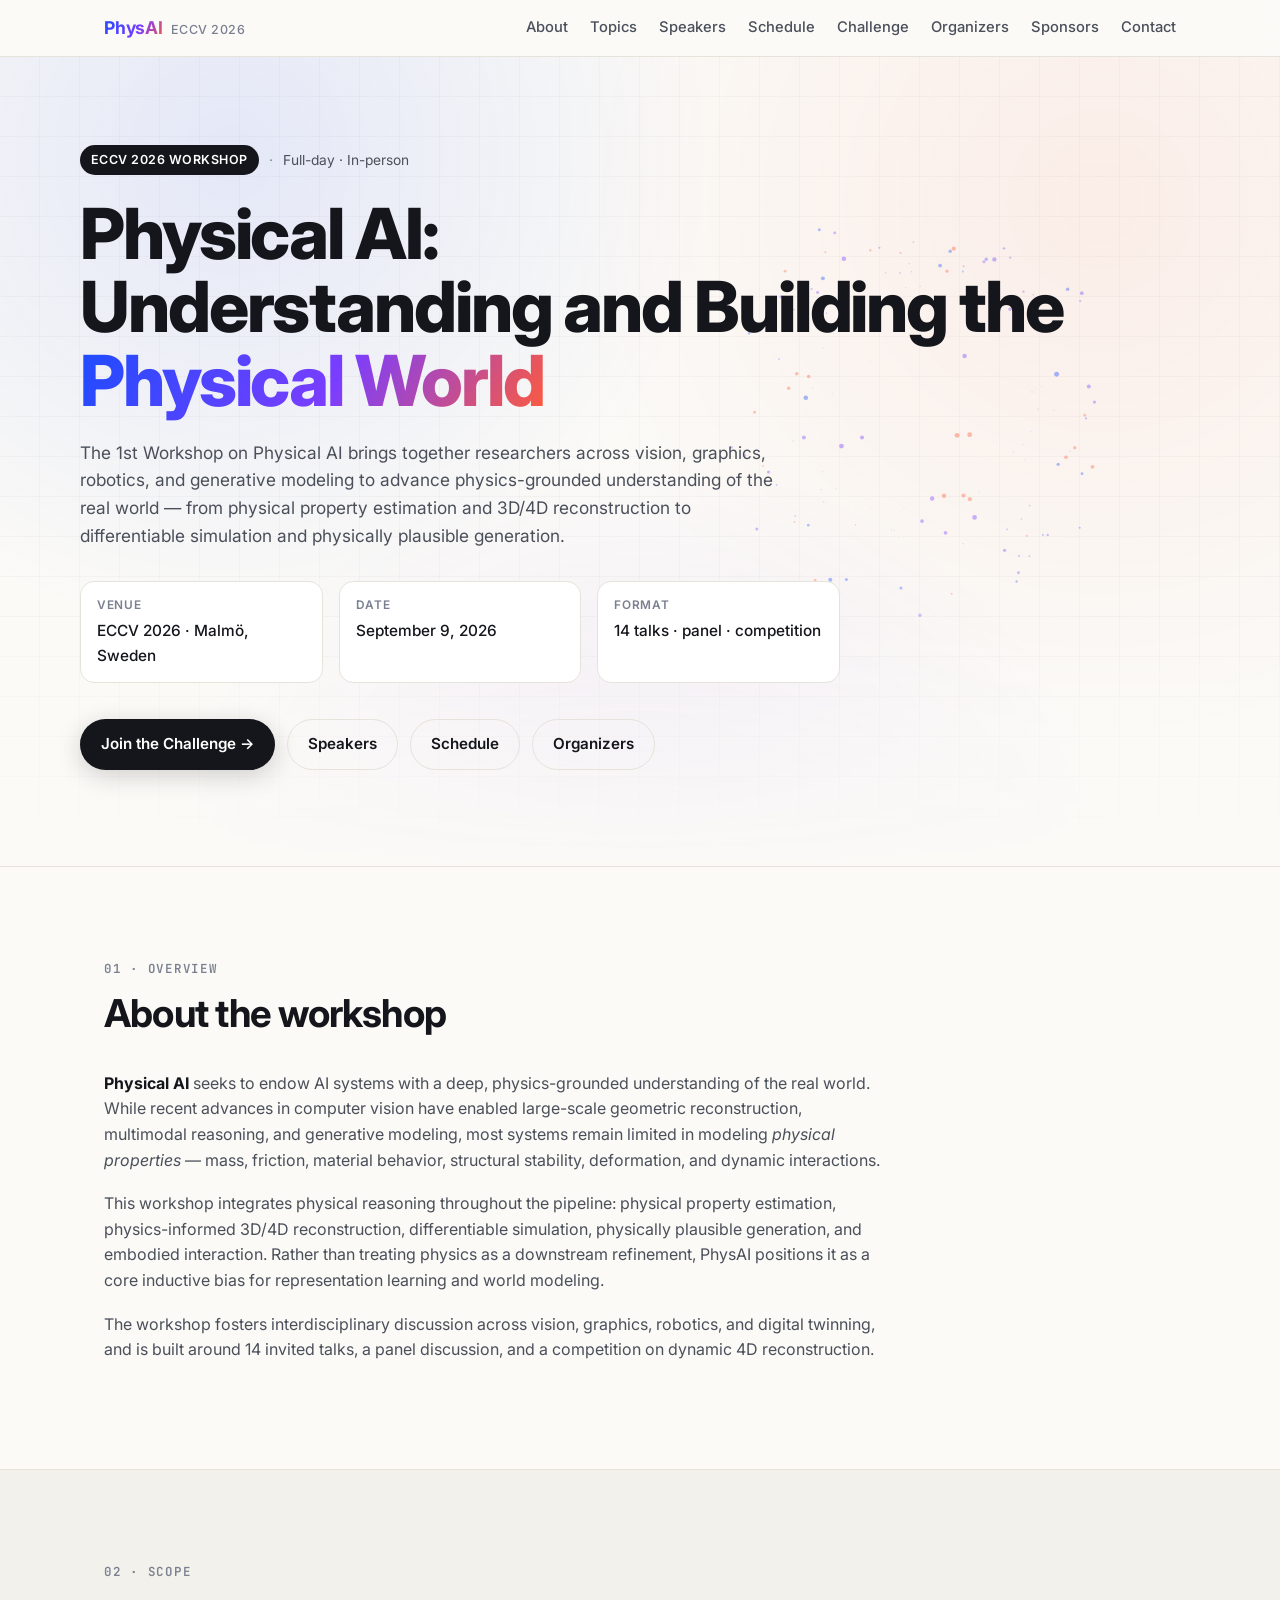
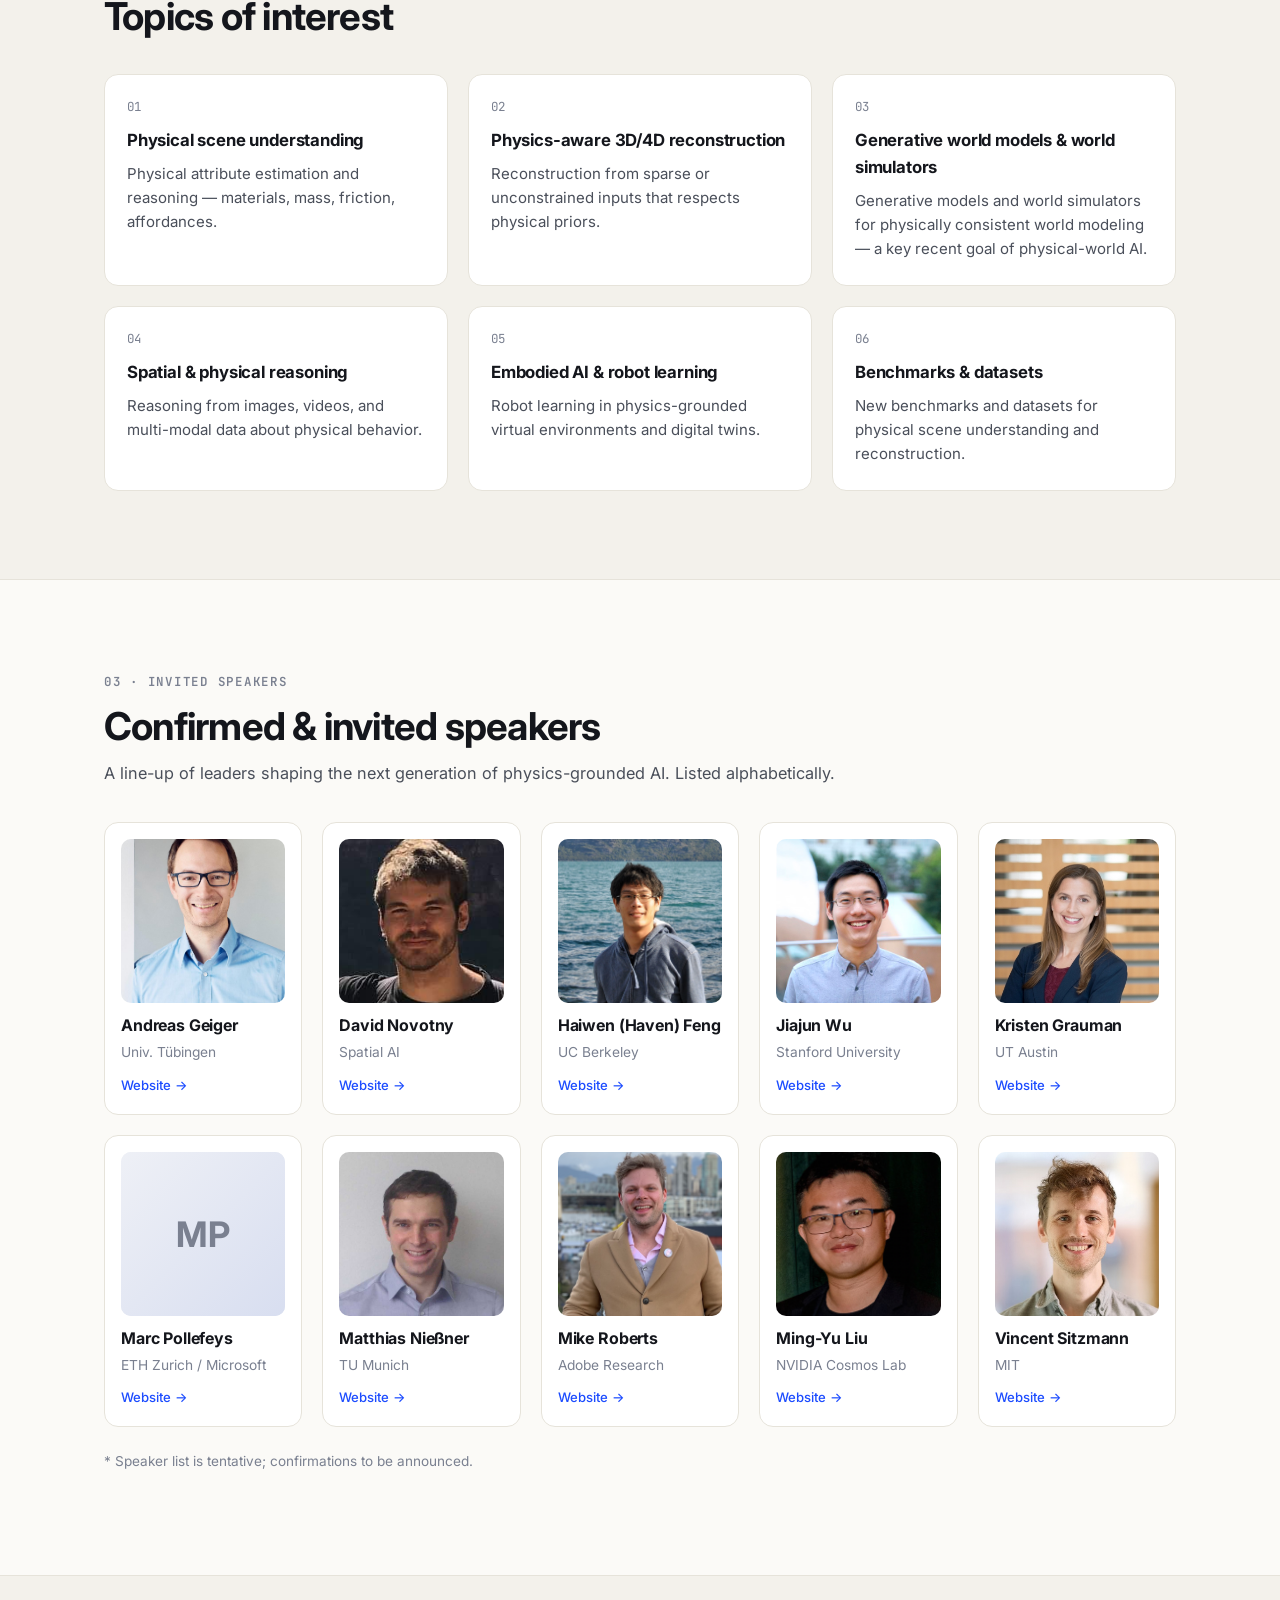
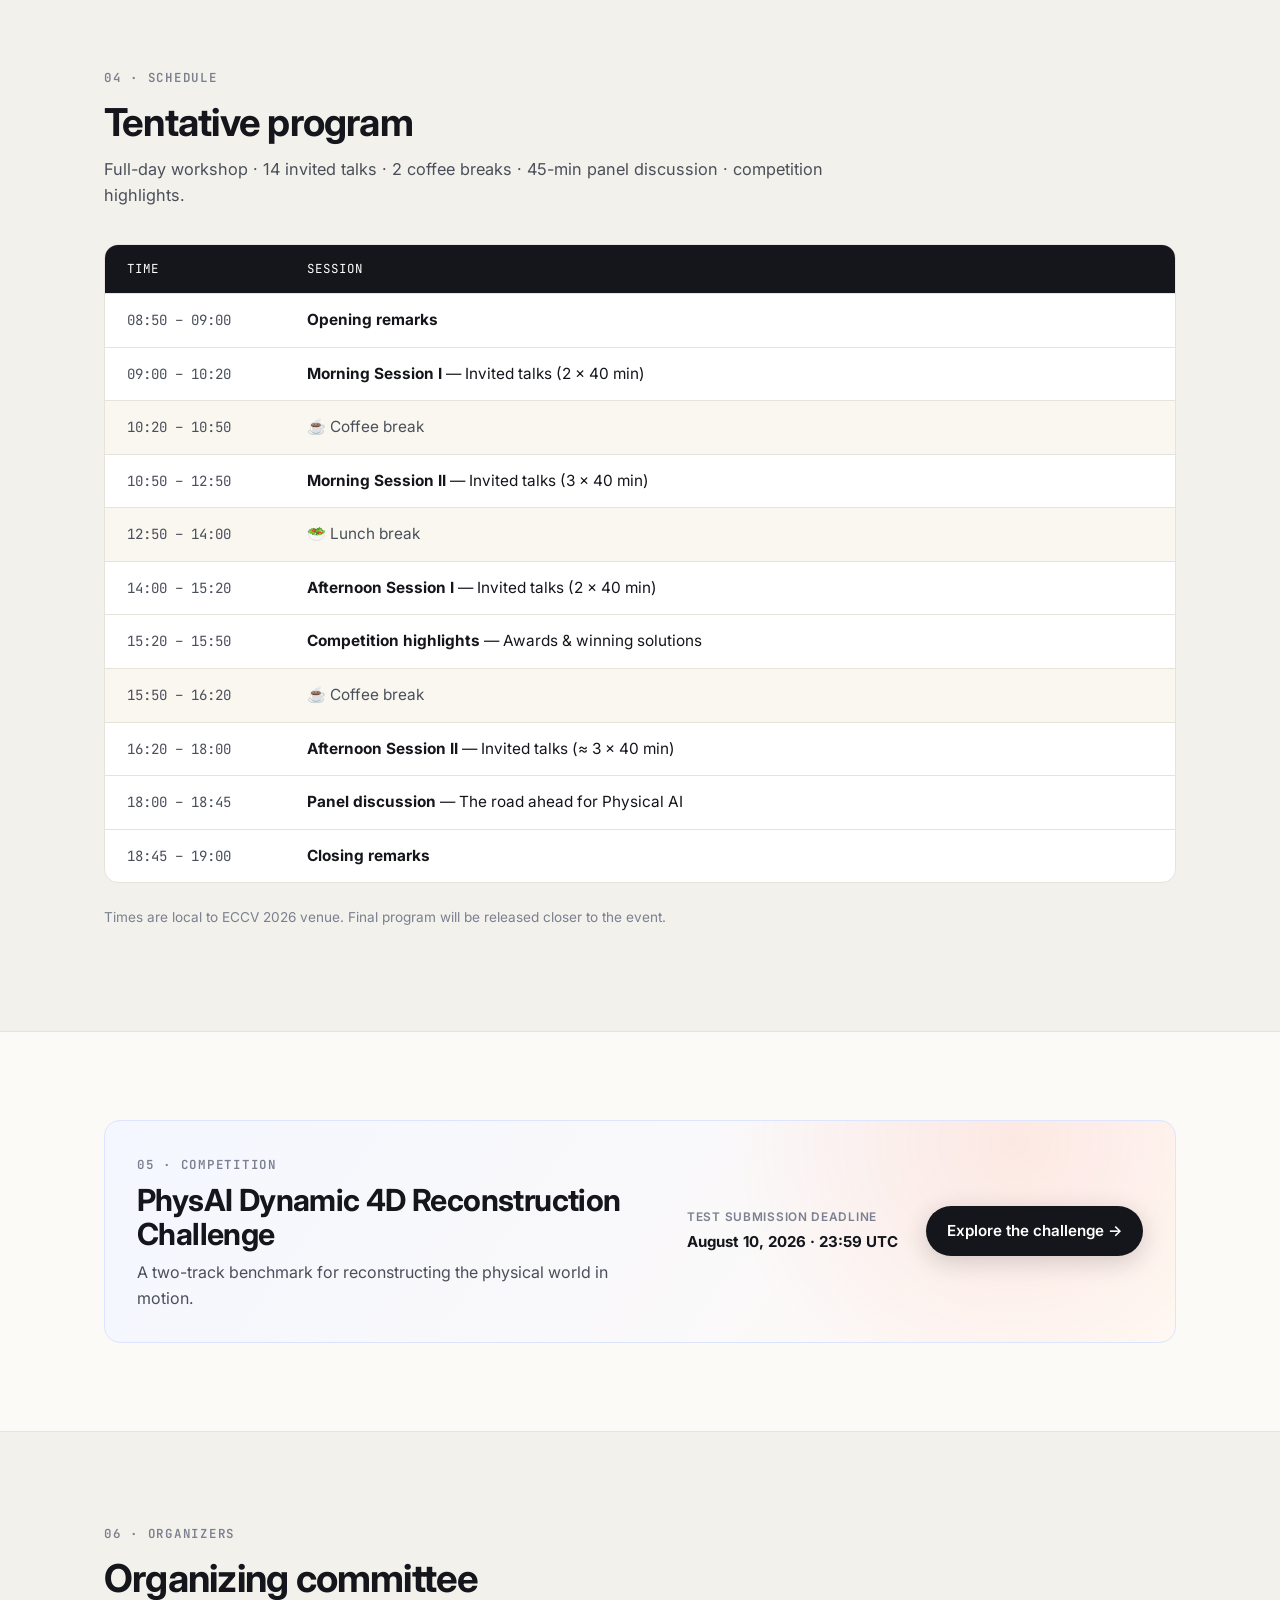
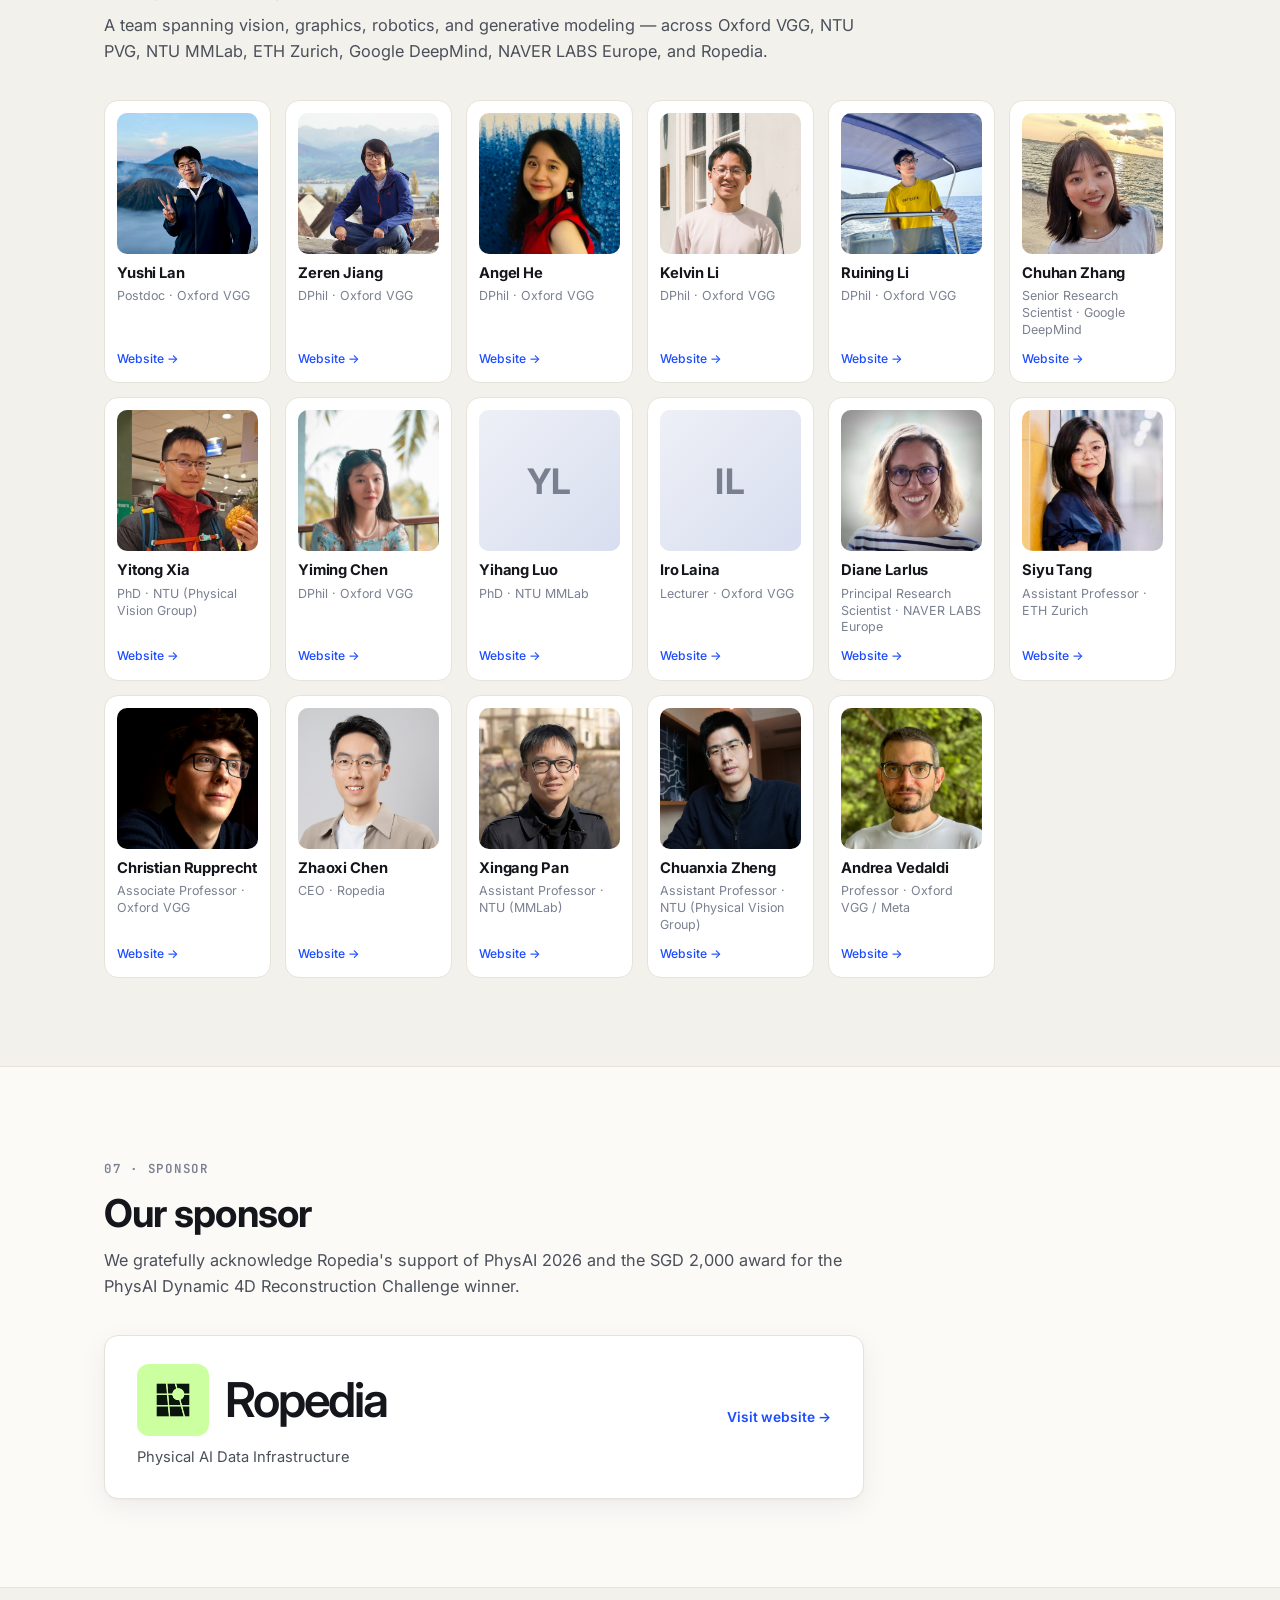
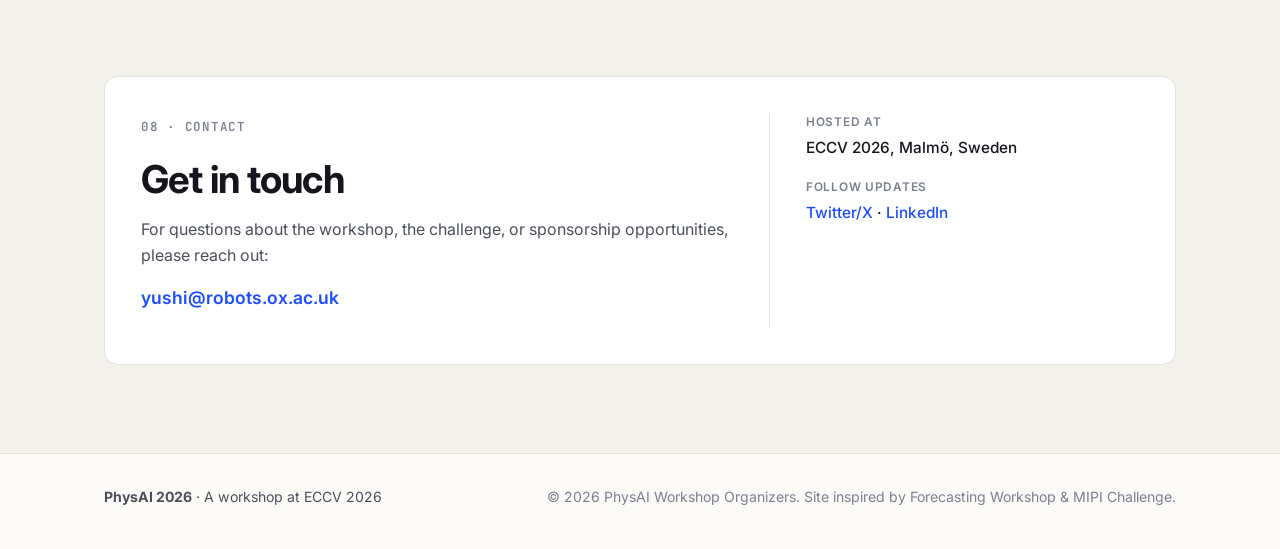
==== commit 1ec45883: "Add Ropedia sponsorship and organizer" ====
--- a/index.html
+++ b/index.html
@@ -25,6 +25,7 @@
       <a href="#schedule">Schedule</a>
       <a href="challenge.html">Challenge</a>
       <a href="#organizers">Organizers</a>
+      <a href="#sponsors">Sponsors</a>
       <a href="#contact">Contact</a>
     </nav>
   </div>
@@ -237,17 +238,35 @@
     <div class="section-head">
       <span class="eyebrow">06 · Organizers</span>
       <h2>Organizing committee</h2>
-      <p class="section-sub">A team spanning vision, graphics, robotics, and generative modeling — across Oxford VGG, NTU PVG, NTU MMLab, ETH Zurich, Google DeepMind, and NAVER LABS Europe.</p>
+      <p class="section-sub">A team spanning vision, graphics, robotics, and generative modeling — across Oxford VGG, NTU PVG, NTU MMLab, ETH Zurich, Google DeepMind, NAVER LABS Europe, and Ropedia.</p>
     </div>
     <div id="organizers-grid" class="people-grid compact"></div>
   </div>
 </section>
 
-<section id="contact" class="section">
+<section id="sponsors" class="section">
+  <div class="container">
+    <div class="section-head">
+      <span class="eyebrow">07 · Sponsor</span>
+      <h2>Our sponsor</h2>
+      <p class="section-sub">We gratefully acknowledge Ropedia's support of PhysAI 2026 and the SGD 2,000 award for the PhysAI Dynamic 4D Reconstruction Challenge winner.</p>
+    </div>
+    <a class="sponsor-card" href="https://ropedia.com/" target="_blank" rel="noopener" aria-label="Visit Ropedia's website">
+      <span class="sponsor-lockup">
+        <img src="assets/sponsors/ropedia_mark.png" alt="" />
+        <span class="sponsor-wordmark">Ropedia</span>
+      </span>
+      <span class="sponsor-description">Physical AI Data Infrastructure</span>
+      <span class="sponsor-link">Visit website →</span>
+    </a>
+  </div>
+</section>
+
+<section id="contact" class="section alt">
   <div class="container">
     <div class="contact-card">
       <div>
-        <span class="eyebrow">07 · Contact</span>
+        <span class="eyebrow">08 · Contact</span>
         <h2>Get in touch</h2>
         <p>For questions about the workshop, the challenge, or sponsorship opportunities, please reach out:</p>
         <p class="email">
@@ -261,7 +280,11 @@
         </div>
         <div class="contact-block">
           <span class="meta-label">Follow updates</span>
-          <span class="meta-value">Twitter/X · LinkedIn (TBA)</span>
+          <span class="meta-value">
+            <a href="https://x.com/Oxford_VGG" target="_blank" rel="noopener">Twitter/X</a>
+            ·
+            <a href="https://www.linkedin.com/in/yushi-lan-ab6b1b173/" target="_blank" rel="noopener">LinkedIn</a>
+          </span>
         </div>
       </div>
     </div>
--- a/styles.css
+++ b/styles.css
@@ -315,7 +315,7 @@
   grid-template-columns: repeat(5, minmax(0, 1fr));
 }
 .people-grid.compact {
-  grid-template-columns: repeat(5, minmax(0, 1fr));
+  grid-template-columns: repeat(6, minmax(0, 1fr));
   gap: 14px;
 }
 .people-grid.compact .person { padding: 12px 12px 14px; gap: 10px; }
@@ -381,6 +381,58 @@
   margin-top: 24px;
   font-size: 0.85rem;
   color: var(--ink-muted);
+}
+
+/* ----- SPONSORS ----- */
+.sponsor-card {
+  max-width: 760px;
+  min-height: 150px;
+  display: grid;
+  grid-template-columns: minmax(0, 1fr) auto;
+  align-items: center;
+  gap: 10px 32px;
+  padding: 28px 32px;
+  color: var(--ink);
+  background: #fff;
+  border: 1px solid var(--line);
+  border-radius: var(--radius);
+  box-shadow: var(--shadow);
+  text-decoration: none;
+  transition: transform 0.15s ease, box-shadow 0.15s ease;
+}
+.sponsor-card:hover {
+  transform: translateY(-2px);
+  box-shadow: var(--shadow-lg);
+  text-decoration: none;
+}
+.sponsor-lockup {
+  display: flex;
+  align-items: center;
+  gap: 16px;
+}
+.sponsor-lockup img {
+  width: 72px;
+  height: 72px;
+  border-radius: 12px;
+}
+.sponsor-wordmark {
+  font-size: clamp(2rem, 4vw, 3rem);
+  line-height: 1;
+  letter-spacing: -0.045em;
+  font-weight: 600;
+}
+.sponsor-description {
+  color: var(--ink-soft);
+  font-size: 0.92rem;
+  grid-column: 1;
+}
+.sponsor-link {
+  grid-column: 2;
+  grid-row: 1 / span 2;
+  color: var(--accent);
+  font-size: 0.86rem;
+  font-weight: 600;
+  white-space: nowrap;
 }
 
 /* ----- SCHEDULE ----- */
@@ -611,6 +663,7 @@
 .challenge-callout .eyebrow { color: #aebeff; }
 .challenge-callout h2 { margin: 0 0 14px; font-size: 1.55rem; line-height: 1.15; letter-spacing: -0.025em; }
 .challenge-callout p { margin: 0; color: #d4d7de; }
+.challenge-callout a { color: #aebeff; font-weight: 500; }
 
 /* ----- CONTACT ----- */
 .contact-card {
@@ -689,6 +742,8 @@
   .challenge-stats-inner > div:last-child { border-bottom: 0; }
   .challenge-preview { grid-template-columns: 1fr; gap: 20px; padding: 25px; }
   .challenge-preview .btn { grid-column: auto; }
+  .sponsor-card { grid-template-columns: 1fr; padding: 24px; }
+  .sponsor-link { grid-column: 1; grid-row: auto; margin-top: 8px; }
 }
 @media (max-width: 460px) {
   .people-grid, .people-grid.compact { grid-template-columns: 1fr 1fr; }
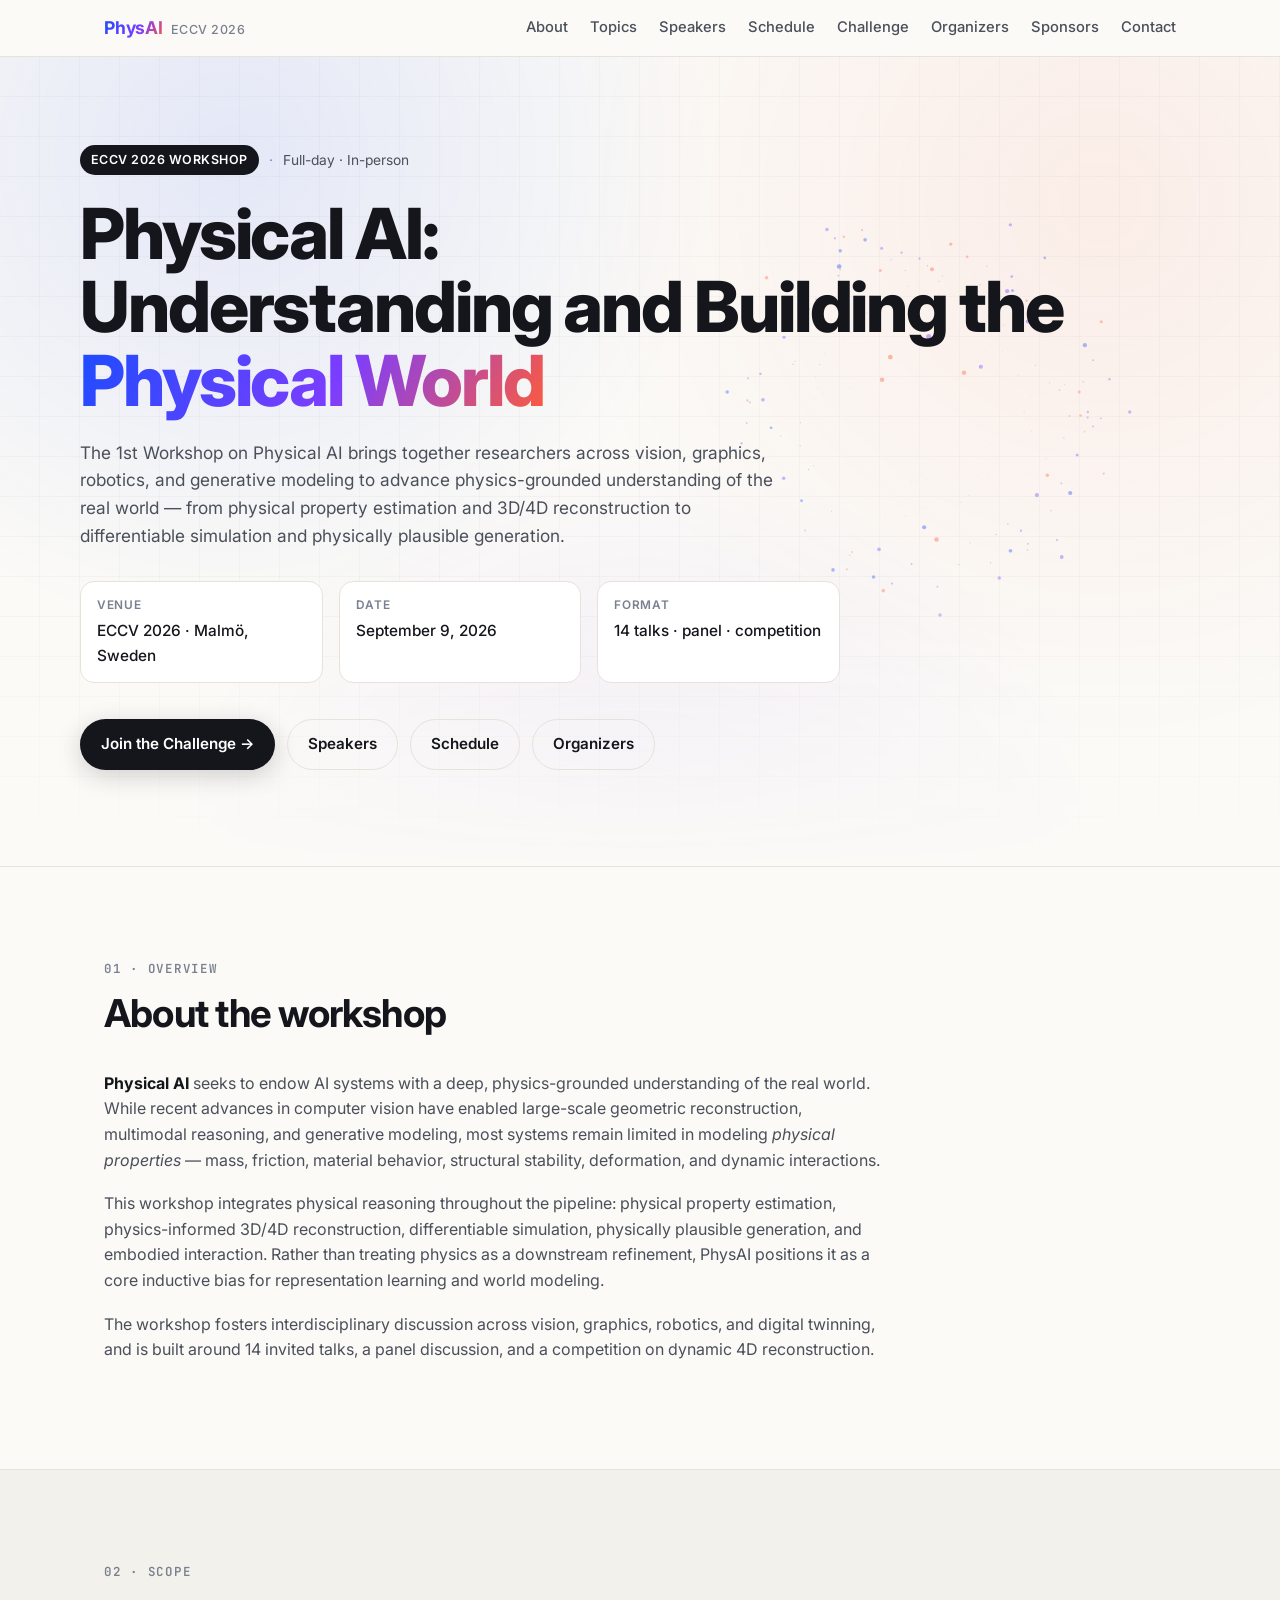
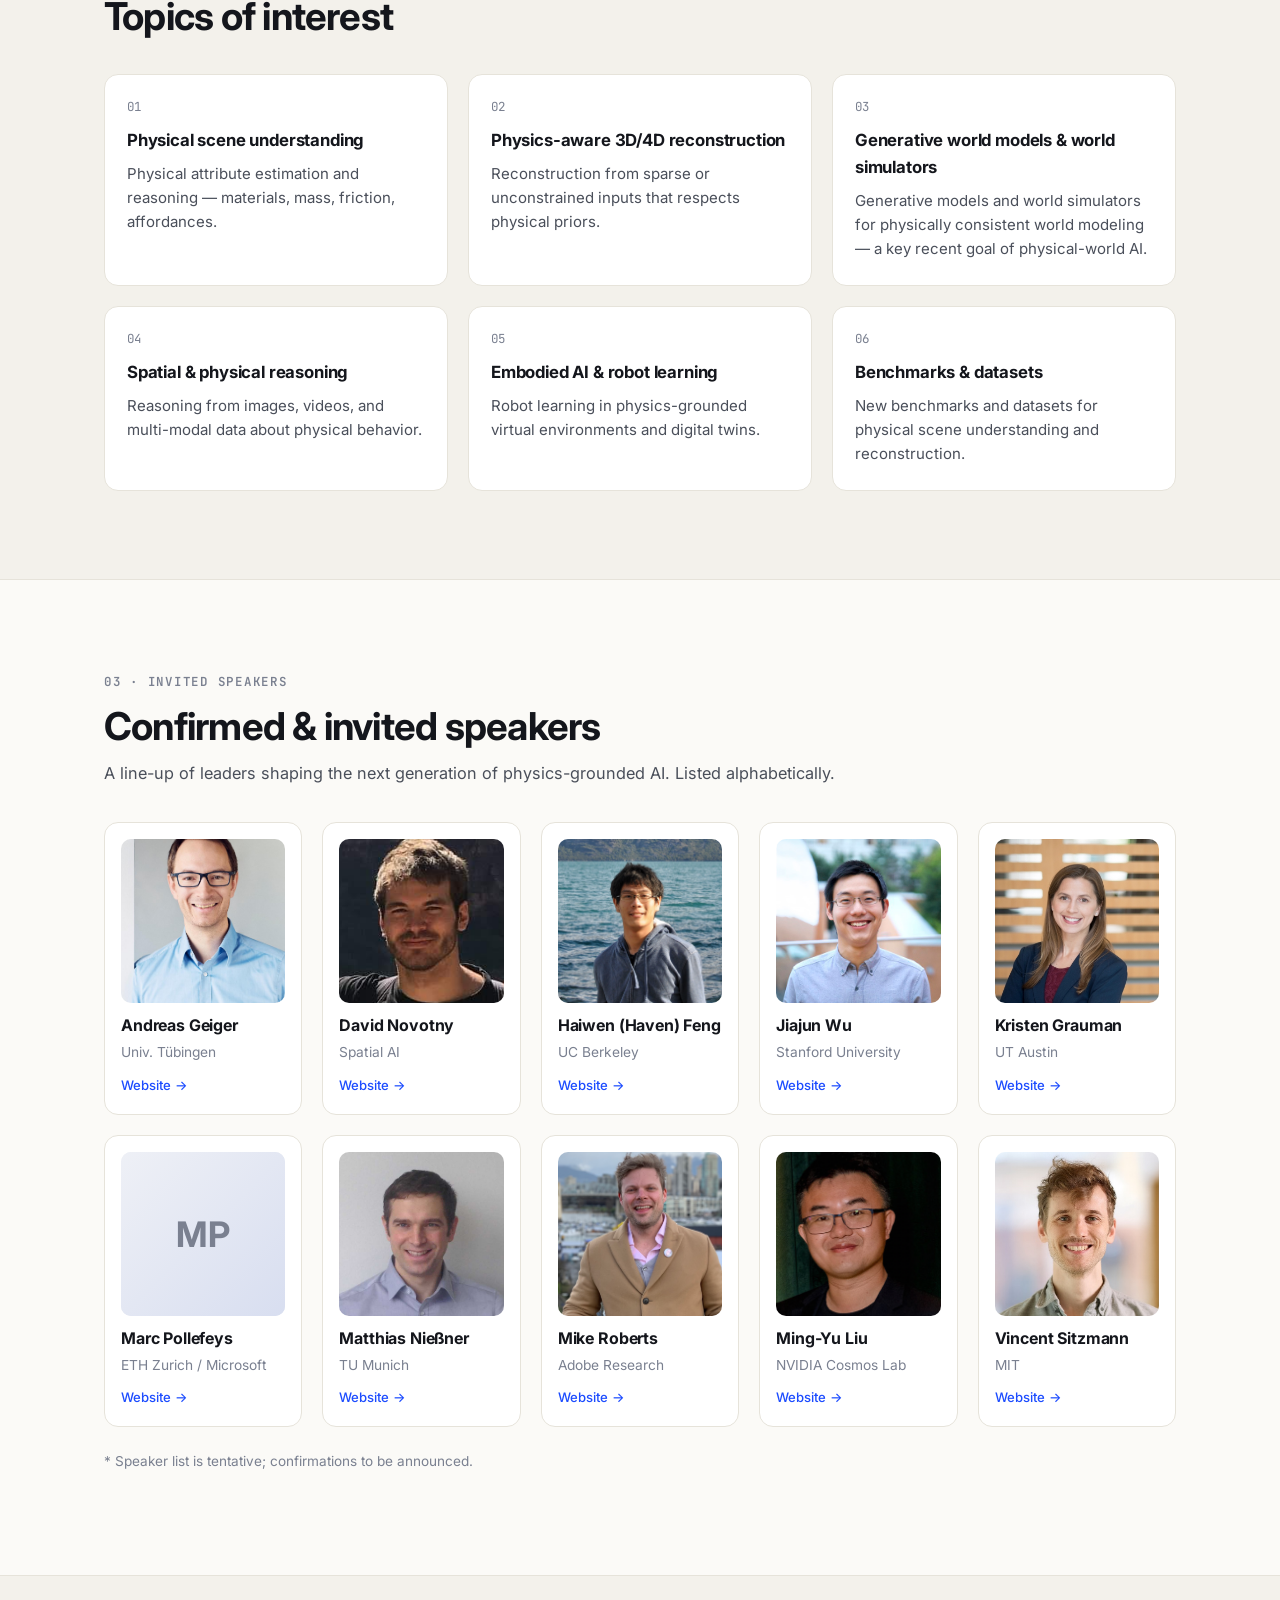
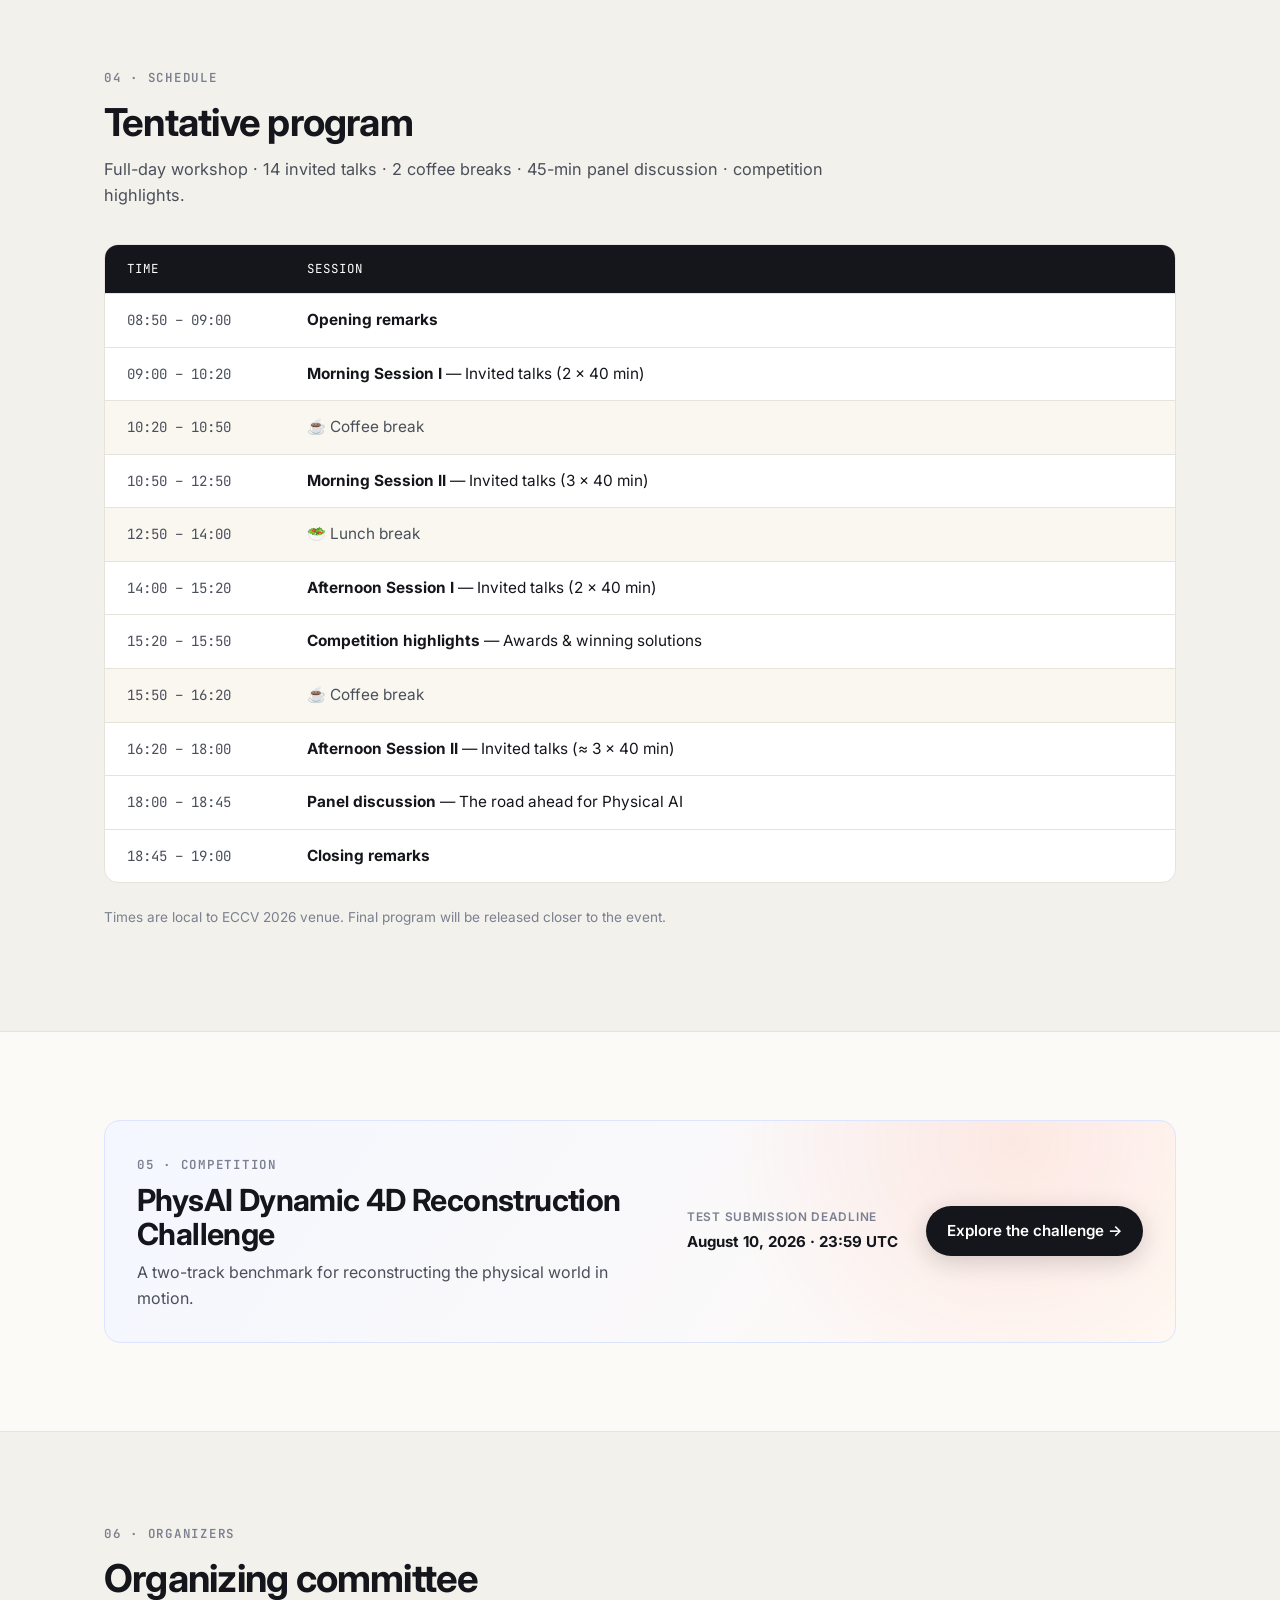
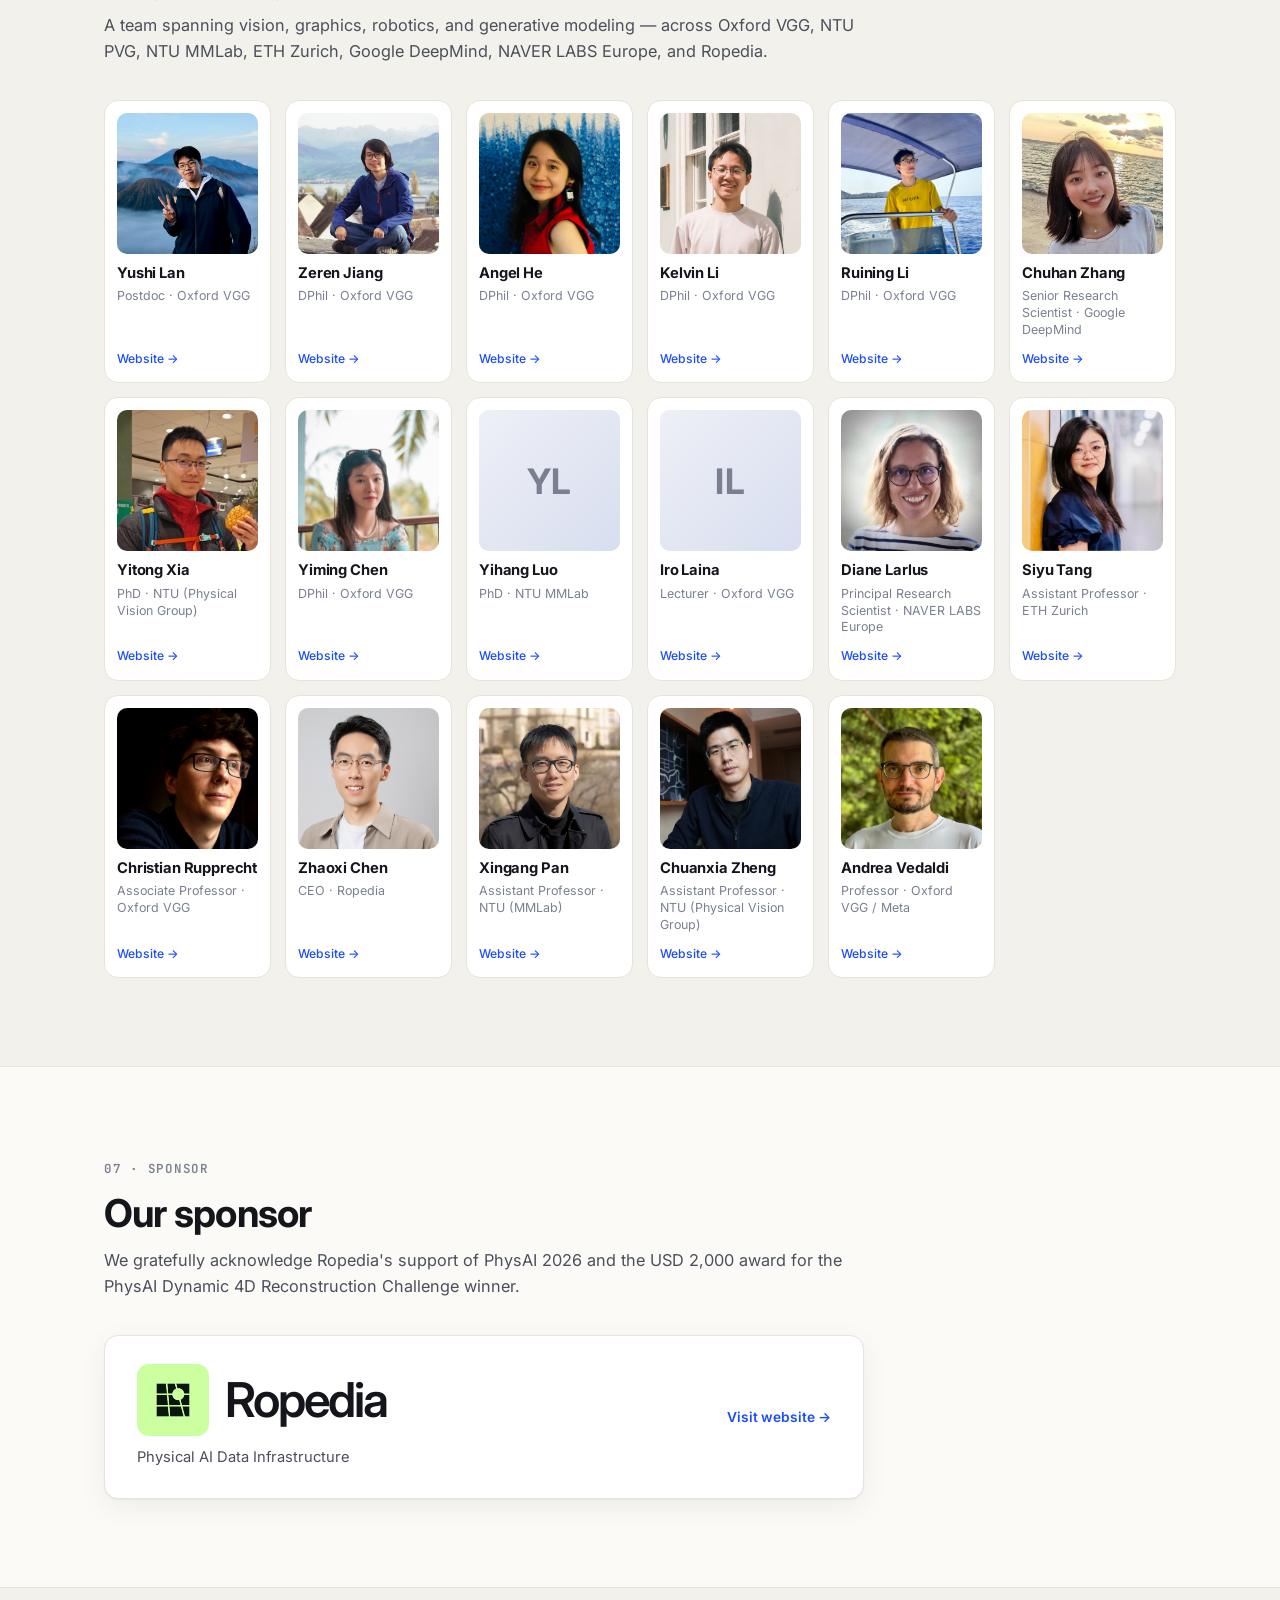
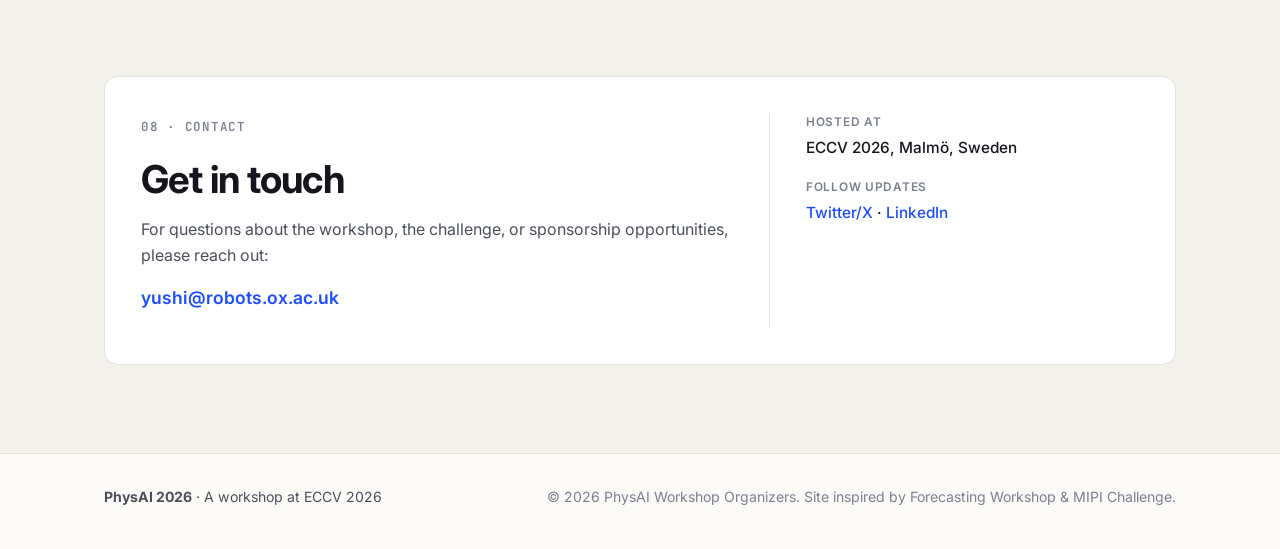
==== commit cf4c2fdc: "Correct challenge award currency to USD" ====
--- a/index.html
+++ b/index.html
@@ -249,7 +249,7 @@
     <div class="section-head">
       <span class="eyebrow">07 · Sponsor</span>
       <h2>Our sponsor</h2>
-      <p class="section-sub">We gratefully acknowledge Ropedia's support of PhysAI 2026 and the SGD 2,000 award for the PhysAI Dynamic 4D Reconstruction Challenge winner.</p>
+      <p class="section-sub">We gratefully acknowledge Ropedia's support of PhysAI 2026 and the USD 2,000 award for the PhysAI Dynamic 4D Reconstruction Challenge winner.</p>
     </div>
     <a class="sponsor-card" href="https://ropedia.com/" target="_blank" rel="noopener" aria-label="Visit Ropedia's website">
       <span class="sponsor-lockup">
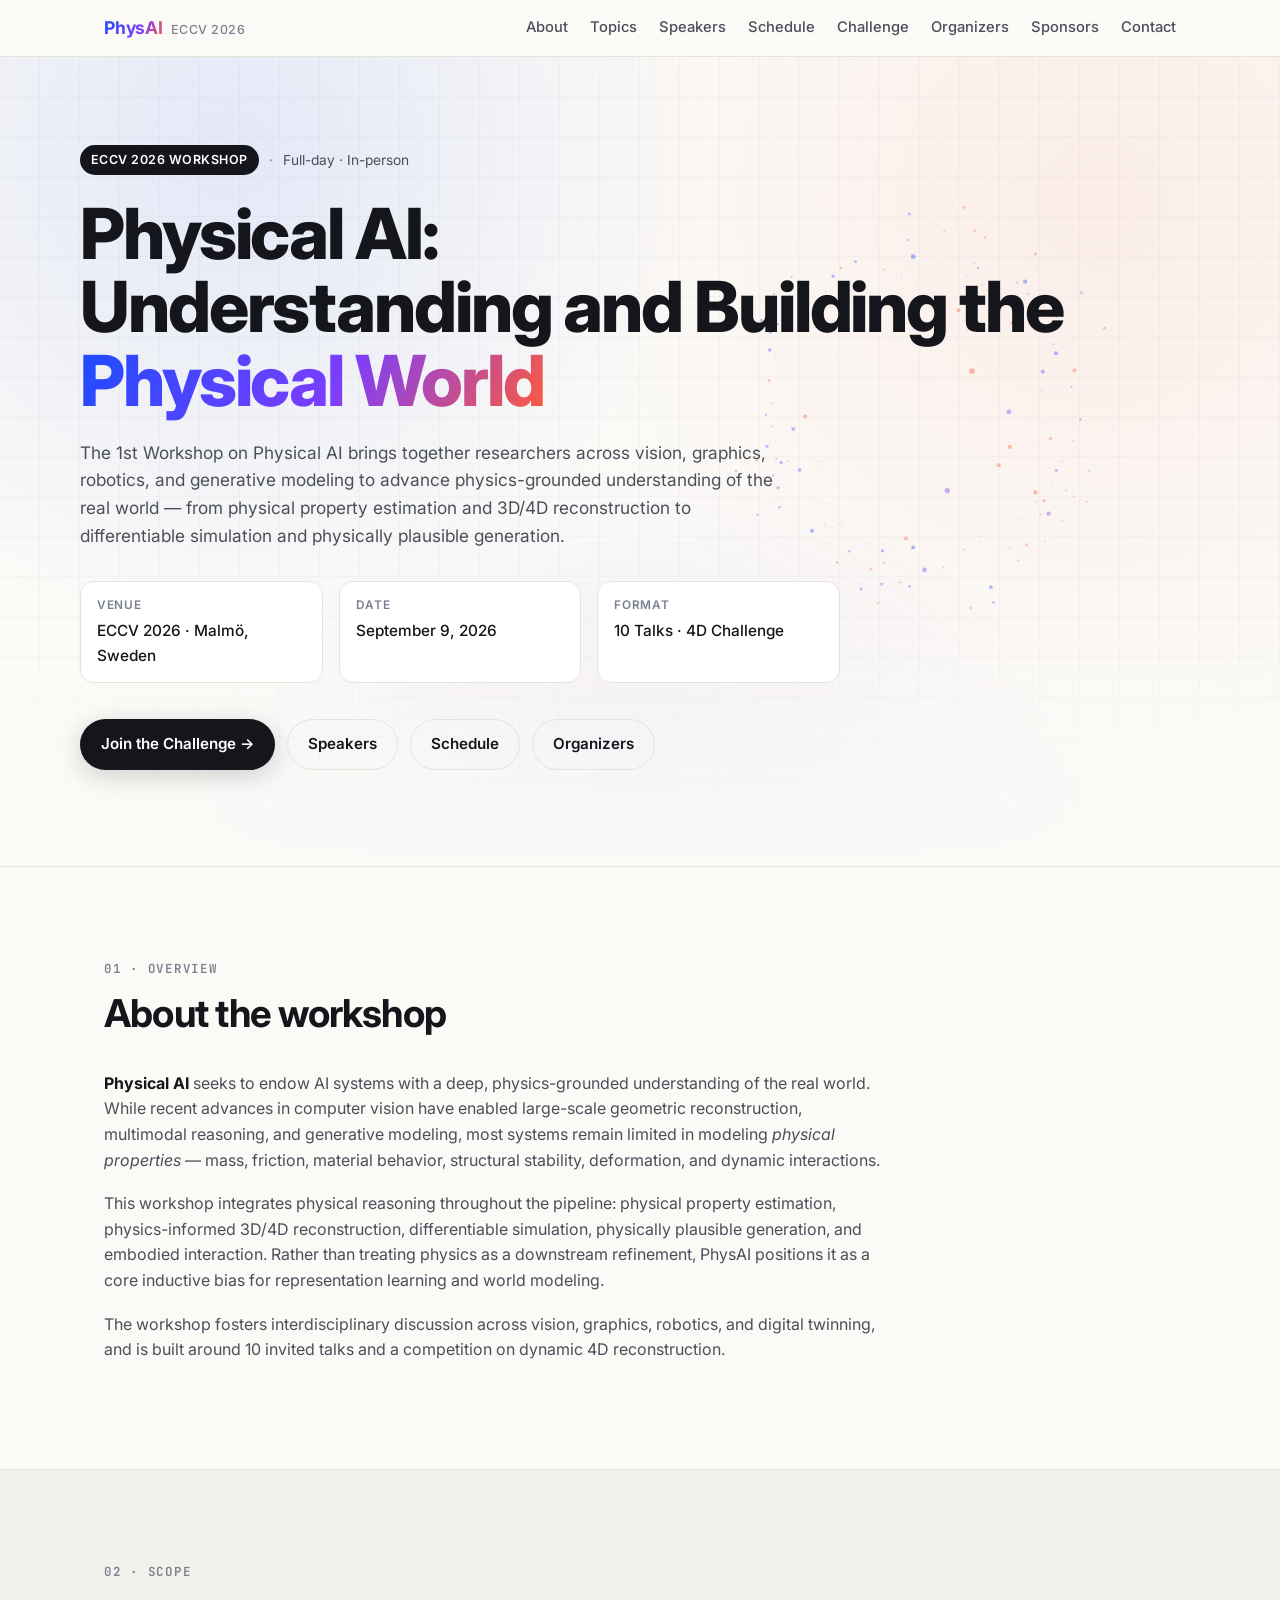
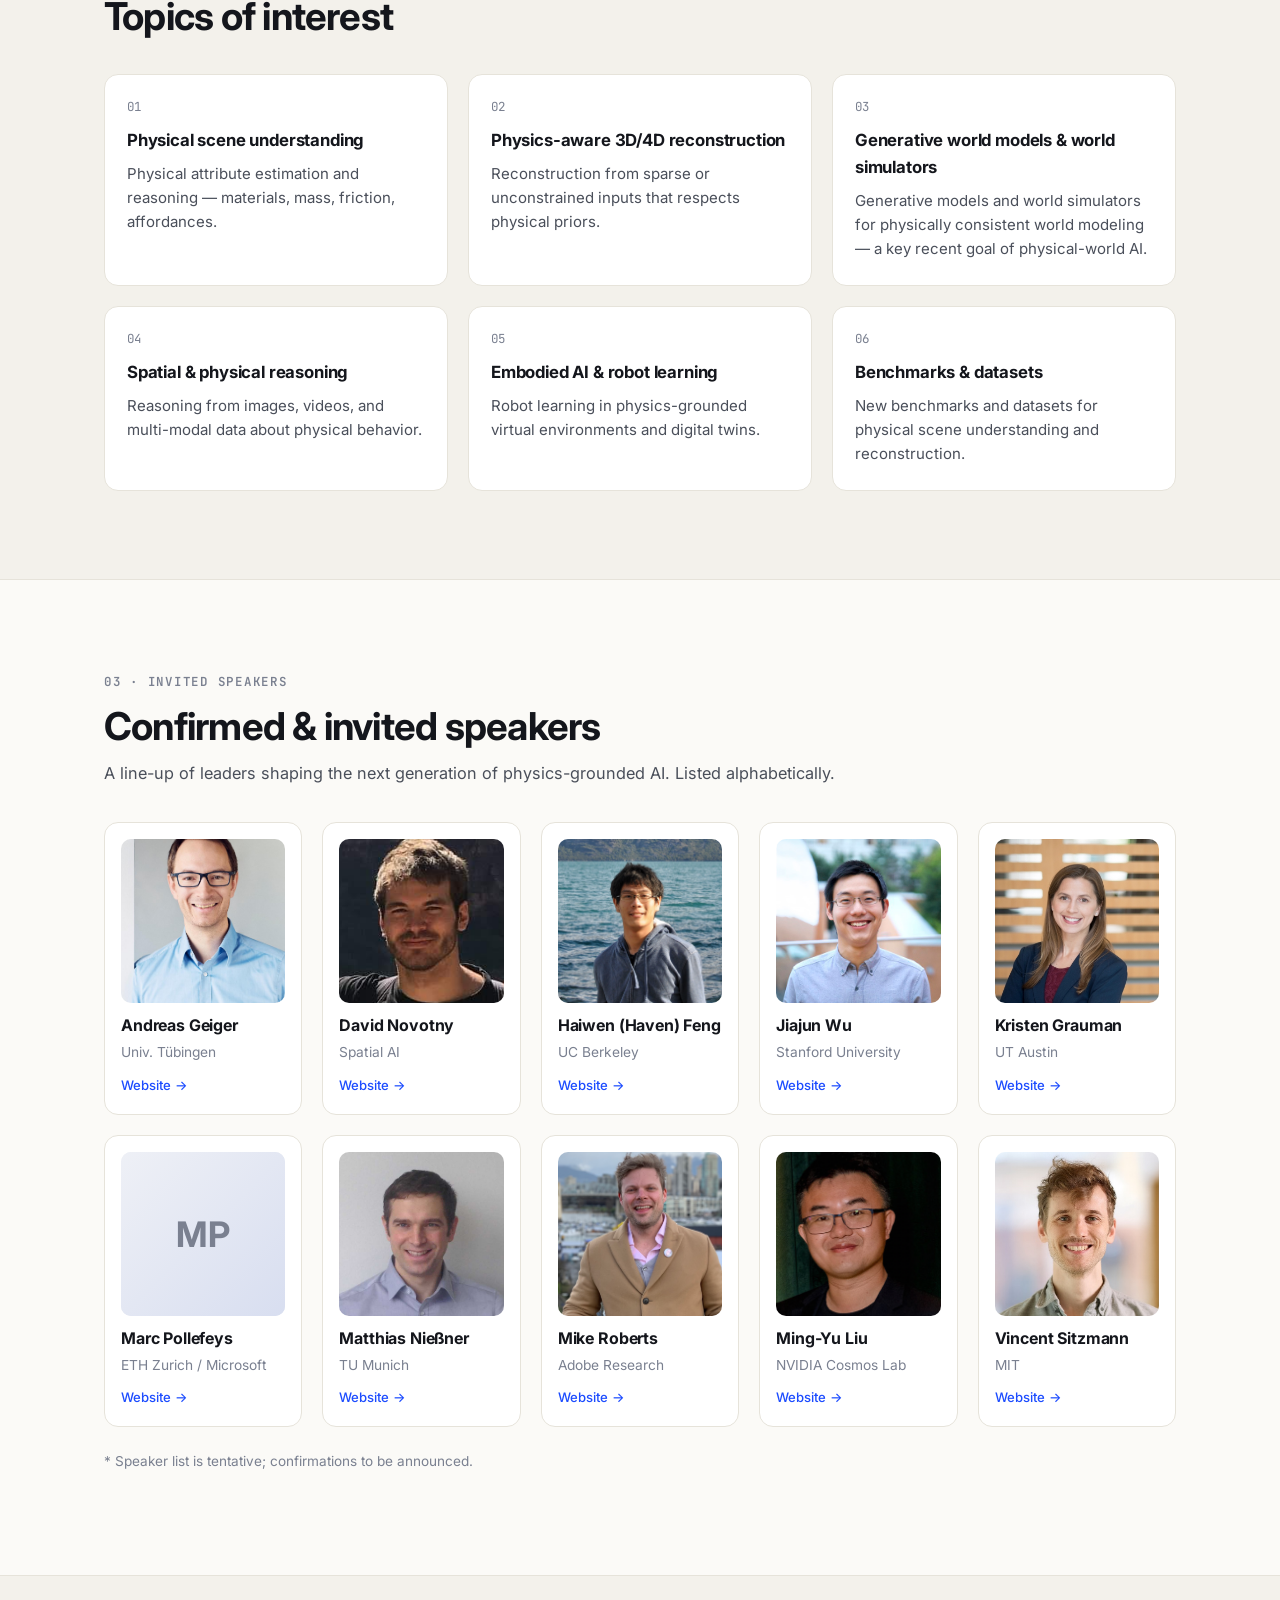
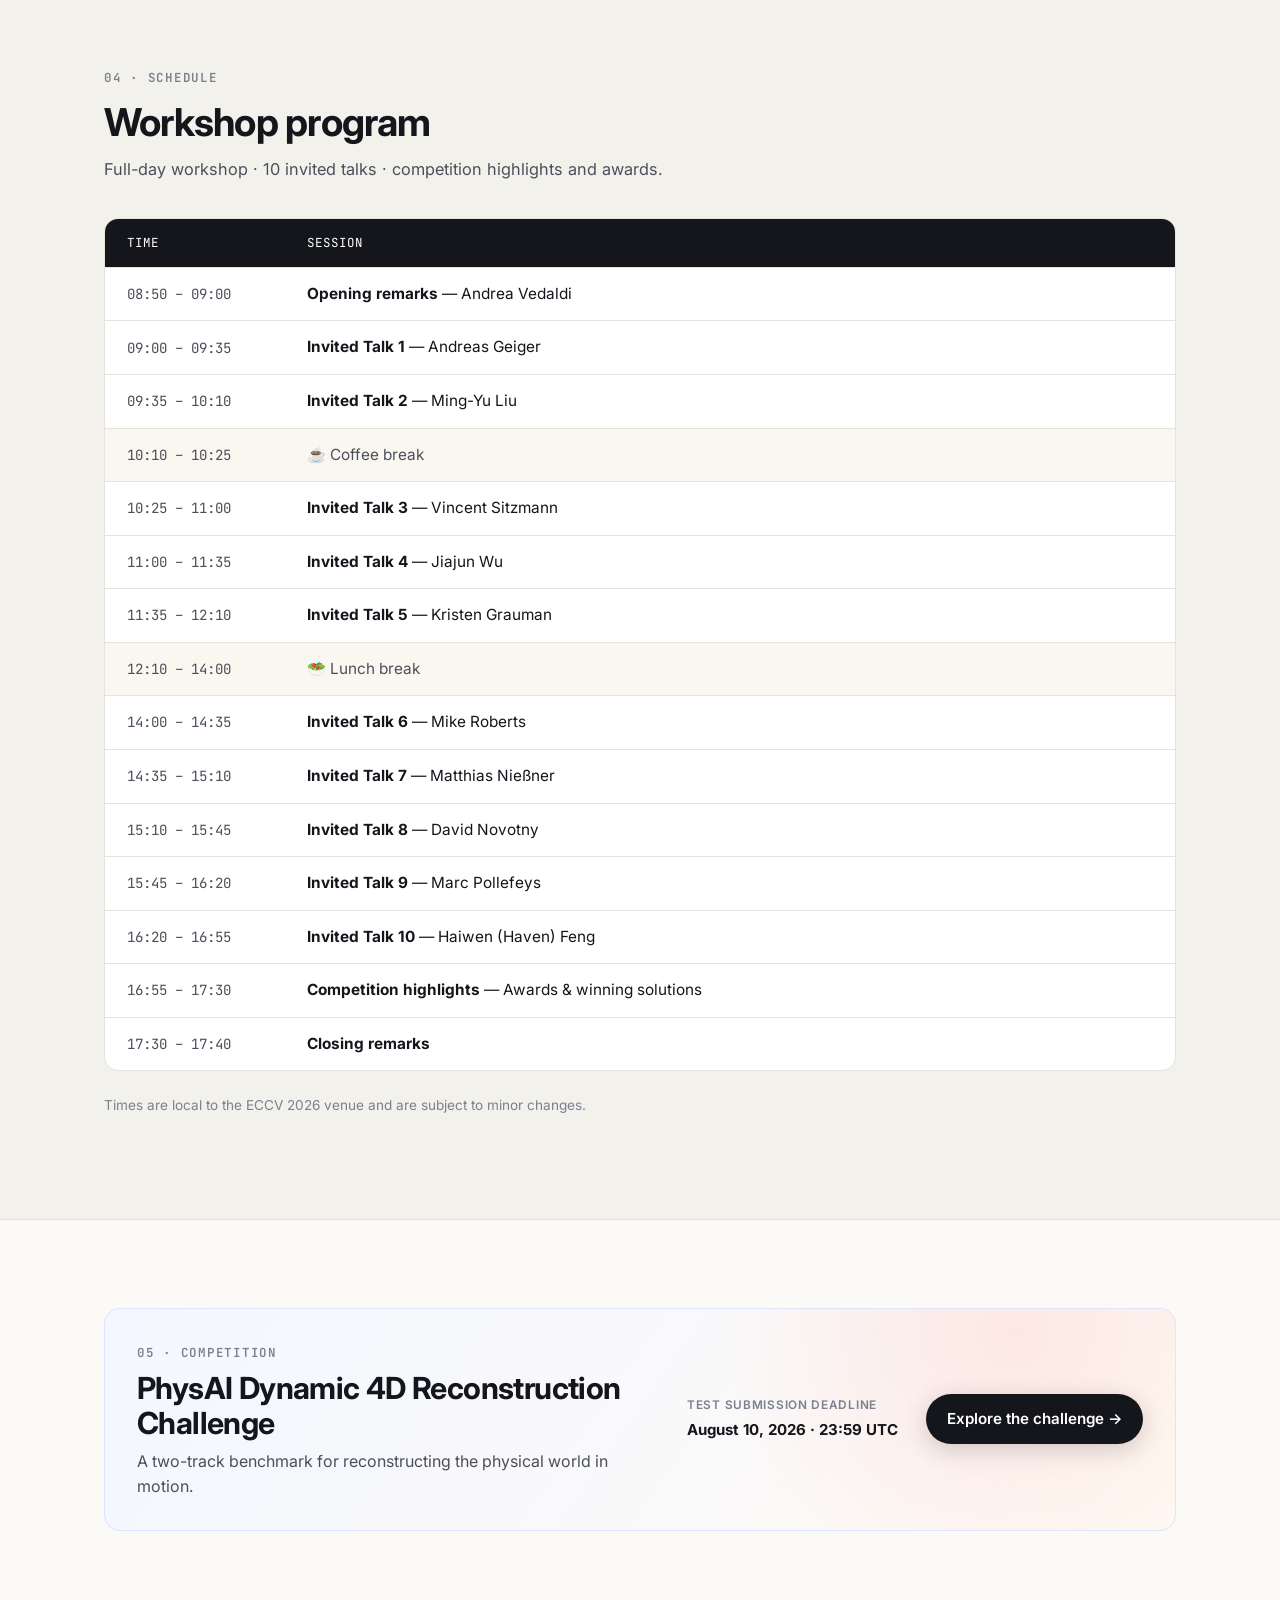
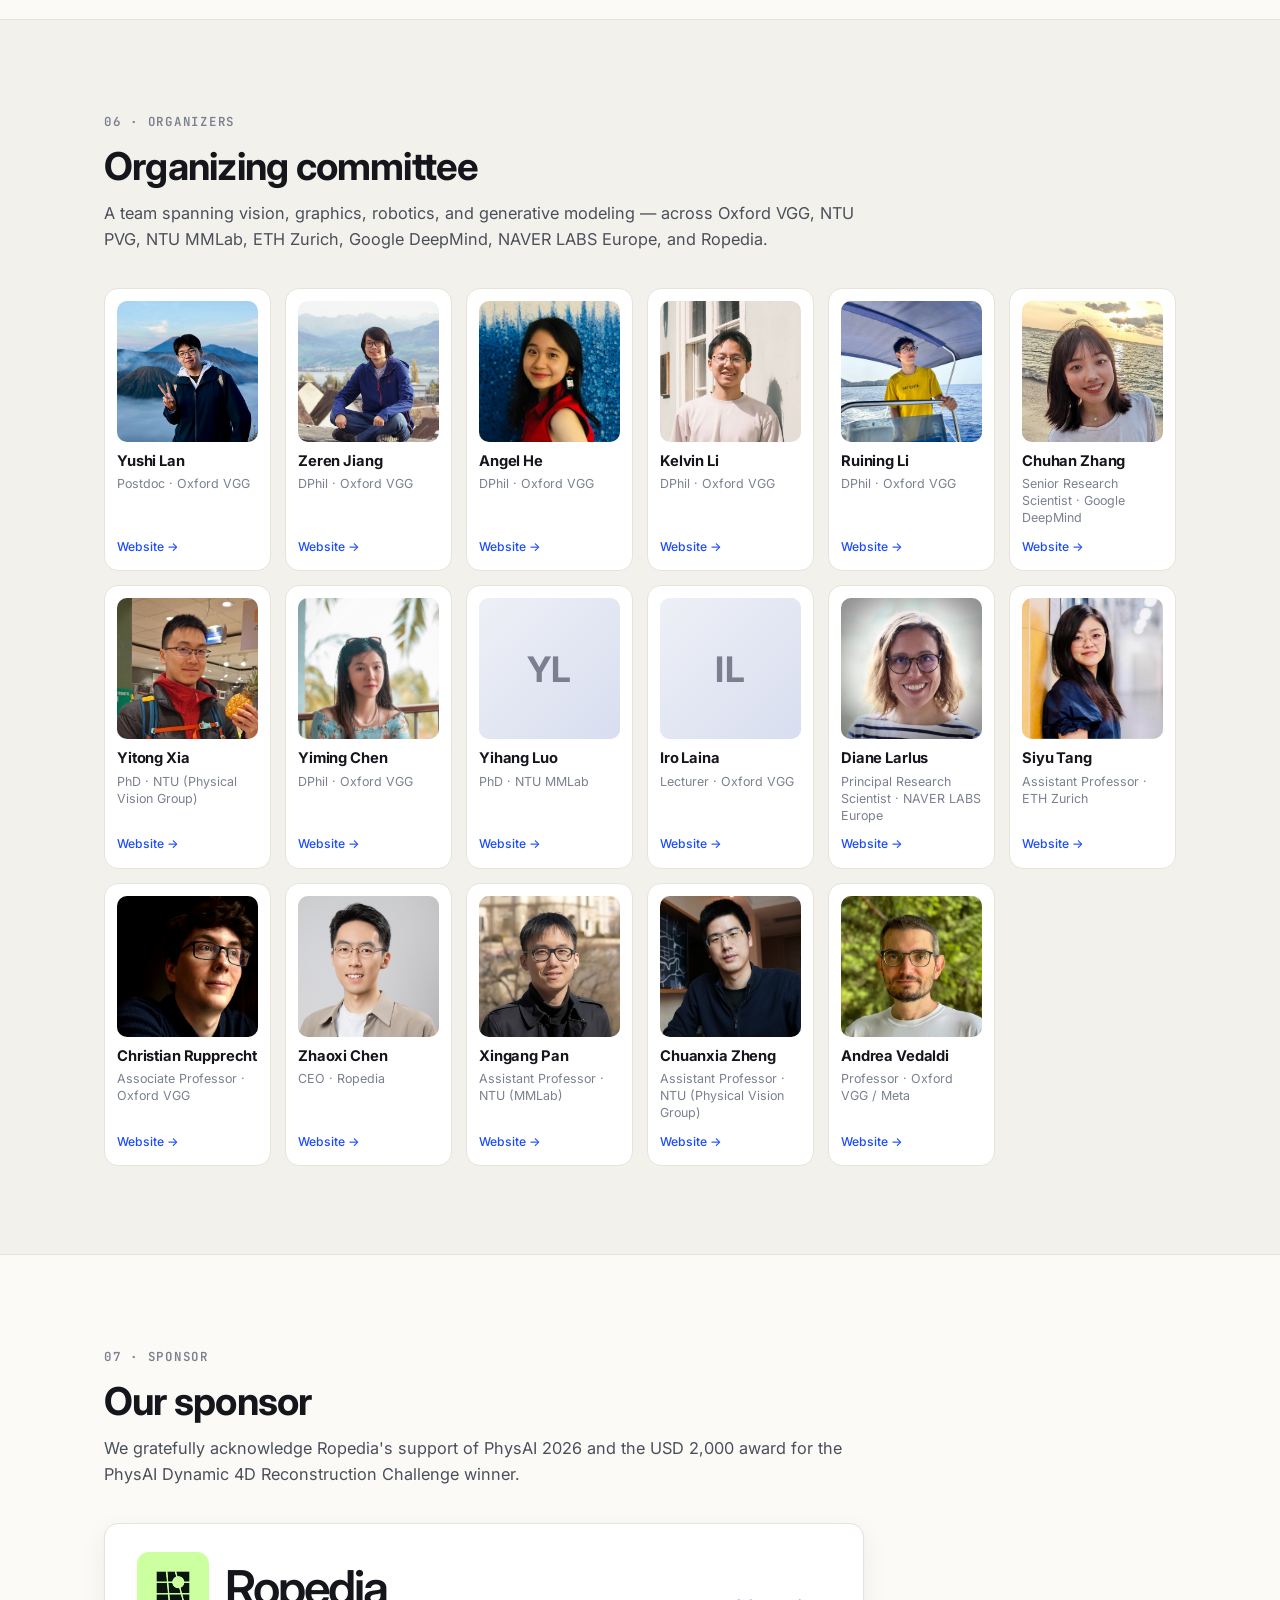
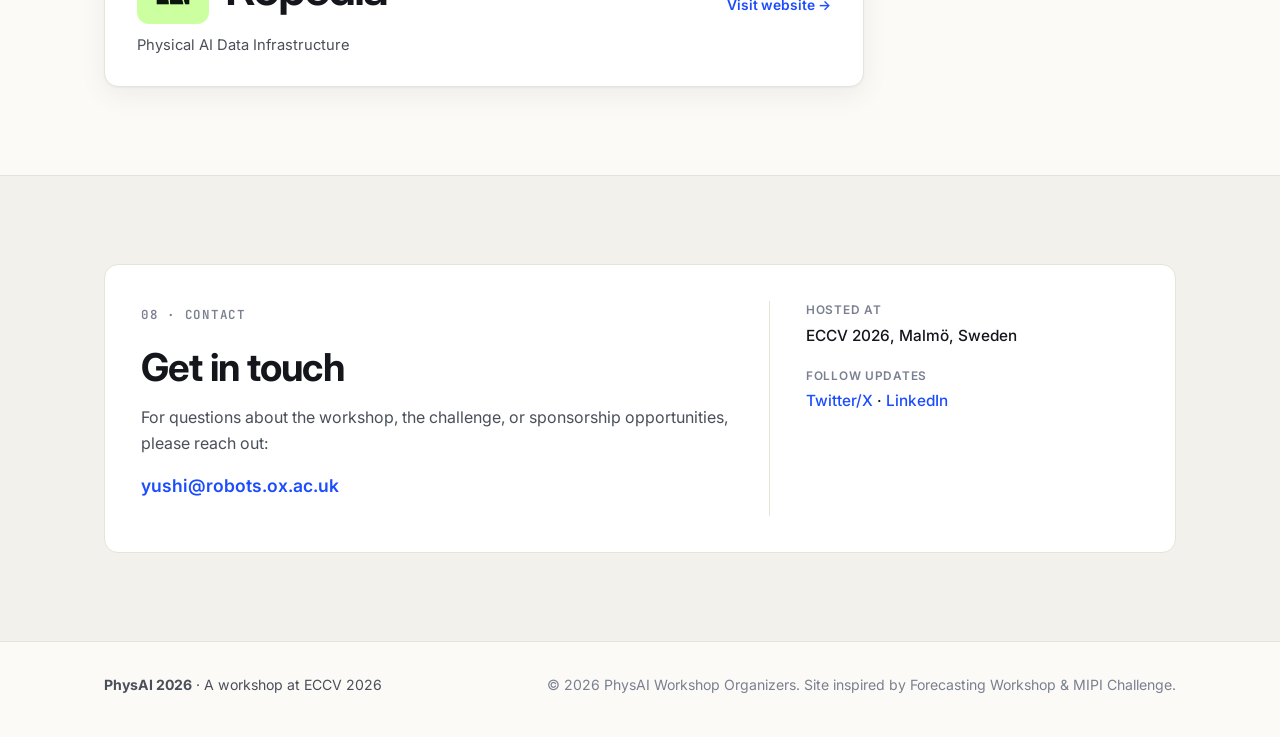
==== commit 4ca8bbb2: "Update workshop speaker timetable" ====
--- a/index.html
+++ b/index.html
@@ -62,7 +62,7 @@
       </div>
       <div class="meta-item">
         <span class="meta-label">Format</span>
-        <span class="meta-value" style="white-space:nowrap;">14 talks · panel · competition</span>
+        <span class="meta-value" style="white-space:nowrap;">10 Talks · 4D Challenge</span>
       </div>
     </div>
     <div class="cta">
@@ -96,8 +96,7 @@
       </p>
       <p>
         The workshop fosters interdisciplinary discussion across vision, graphics, robotics, and digital
-        twinning, and is built around 14 invited talks, a panel discussion, and a competition on dynamic
-        4D reconstruction.
+        twinning, and is built around 10 invited talks and a competition on dynamic 4D reconstruction.
       </p>
     </div>
   </div>
@@ -160,8 +159,8 @@
   <div class="container">
     <div class="section-head">
       <span class="eyebrow">04 · Schedule</span>
-      <h2 style="white-space:nowrap;">Tentative program</h2>
-      <p class="section-sub">Full-day workshop · 14 invited talks · 2 coffee breaks · 45-min panel discussion · competition highlights.</p>
+      <h2 style="white-space:nowrap;">Workshop program</h2>
+      <p class="section-sub">Full-day workshop · 10 invited talks · competition highlights and awards.</p>
     </div>
     <div class="schedule">
       <div class="schedule-row head">
@@ -169,50 +168,66 @@
       </div>
       <div class="schedule-row">
         <div class="time">08:50 – 09:00</div>
-        <div><strong>Opening remarks</strong></div>
-      </div>
-      <div class="schedule-row">
-        <div class="time">09:00 – 10:20</div>
-        <div><strong>Morning Session I</strong> — Invited talks (2 × 40 min)</div>
+        <div><strong>Opening remarks</strong> — Andrea Vedaldi</div>
+      </div>
+      <div class="schedule-row">
+        <div class="time">09:00 – 09:35</div>
+        <div><strong>Invited Talk 1</strong> — Andreas Geiger</div>
+      </div>
+      <div class="schedule-row">
+        <div class="time">09:35 – 10:10</div>
+        <div><strong>Invited Talk 2</strong> — Ming-Yu Liu</div>
       </div>
       <div class="schedule-row break">
-        <div class="time">10:20 – 10:50</div>
+        <div class="time">10:10 – 10:25</div>
         <div>☕ Coffee break</div>
       </div>
       <div class="schedule-row">
-        <div class="time">10:50 – 12:50</div>
-        <div><strong>Morning Session II</strong> — Invited talks (3 × 40 min)</div>
+        <div class="time">10:25 – 11:00</div>
+        <div><strong>Invited Talk 3</strong> — Vincent Sitzmann</div>
+      </div>
+      <div class="schedule-row">
+        <div class="time">11:00 – 11:35</div>
+        <div><strong>Invited Talk 4</strong> — Jiajun Wu</div>
+      </div>
+      <div class="schedule-row">
+        <div class="time">11:35 – 12:10</div>
+        <div><strong>Invited Talk 5</strong> — Kristen Grauman</div>
       </div>
       <div class="schedule-row break">
-        <div class="time">12:50 – 14:00</div>
+        <div class="time">12:10 – 14:00</div>
         <div>🥗 Lunch break</div>
       </div>
       <div class="schedule-row">
-        <div class="time">14:00 – 15:20</div>
-        <div><strong>Afternoon Session I</strong> — Invited talks (2 × 40 min)</div>
-      </div>
-      <div class="schedule-row">
-        <div class="time">15:20 – 15:50</div>
+        <div class="time">14:00 – 14:35</div>
+        <div><strong>Invited Talk 6</strong> — Mike Roberts</div>
+      </div>
+      <div class="schedule-row">
+        <div class="time">14:35 – 15:10</div>
+        <div><strong>Invited Talk 7</strong> — Matthias Nießner</div>
+      </div>
+      <div class="schedule-row">
+        <div class="time">15:10 – 15:45</div>
+        <div><strong>Invited Talk 8</strong> — David Novotny</div>
+      </div>
+      <div class="schedule-row">
+        <div class="time">15:45 – 16:20</div>
+        <div><strong>Invited Talk 9</strong> — Marc Pollefeys</div>
+      </div>
+      <div class="schedule-row">
+        <div class="time">16:20 – 16:55</div>
+        <div><strong>Invited Talk 10</strong> — Haiwen (Haven) Feng</div>
+      </div>
+      <div class="schedule-row">
+        <div class="time">16:55 – 17:30</div>
         <div><strong>Competition highlights</strong> — Awards &amp; winning solutions</div>
       </div>
-      <div class="schedule-row break">
-        <div class="time">15:50 – 16:20</div>
-        <div>☕ Coffee break</div>
-      </div>
-      <div class="schedule-row">
-        <div class="time">16:20 – 18:00</div>
-        <div><strong>Afternoon Session II</strong> — Invited talks (≈ 3 × 40 min)</div>
-      </div>
-      <div class="schedule-row">
-        <div class="time">18:00 – 18:45</div>
-        <div><strong>Panel discussion</strong> — The road ahead for Physical AI</div>
-      </div>
-      <div class="schedule-row">
-        <div class="time">18:45 – 19:00</div>
+      <div class="schedule-row">
+        <div class="time">17:30 – 17:40</div>
         <div><strong>Closing remarks</strong></div>
       </div>
     </div>
-    <p class="note">Times are local to ECCV 2026 venue. Final program will be released closer to the event.</p>
+    <p class="note">Times are local to the ECCV 2026 venue and are subject to minor changes.</p>
   </div>
 </section>
 
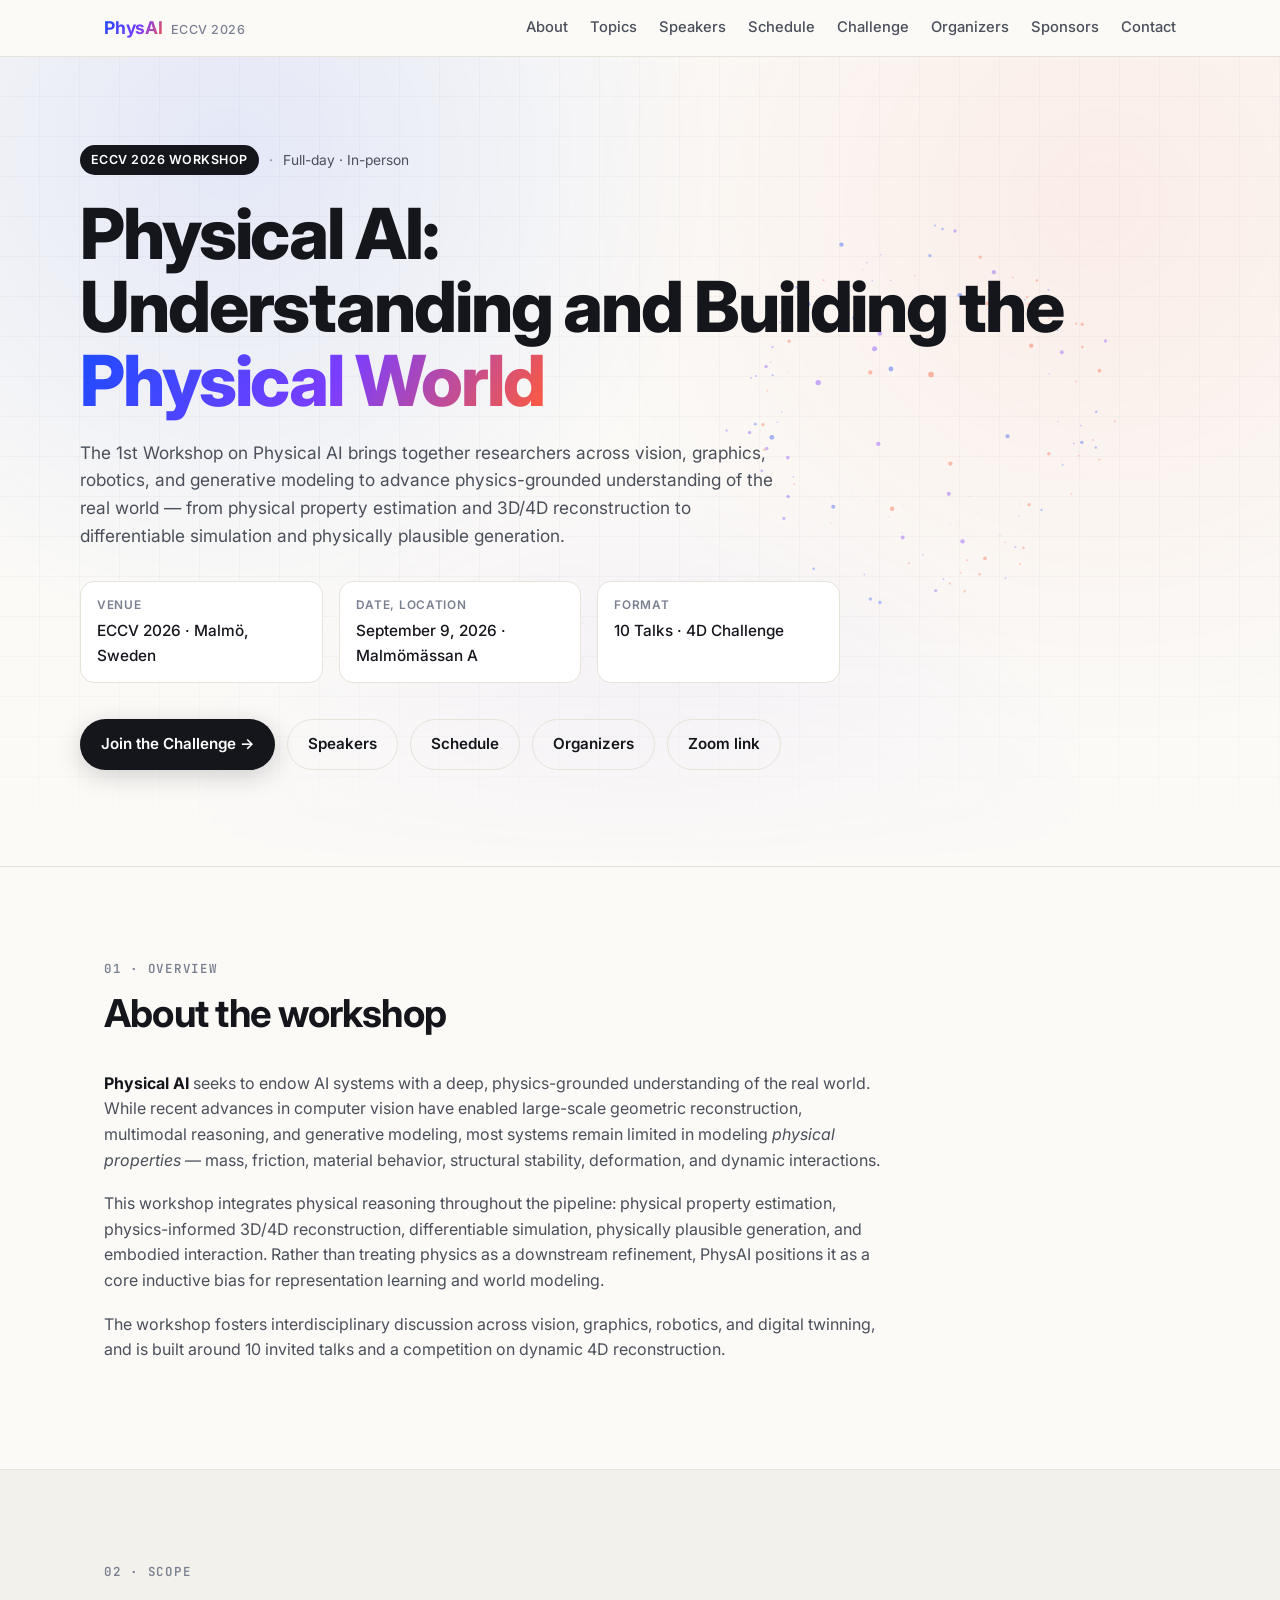
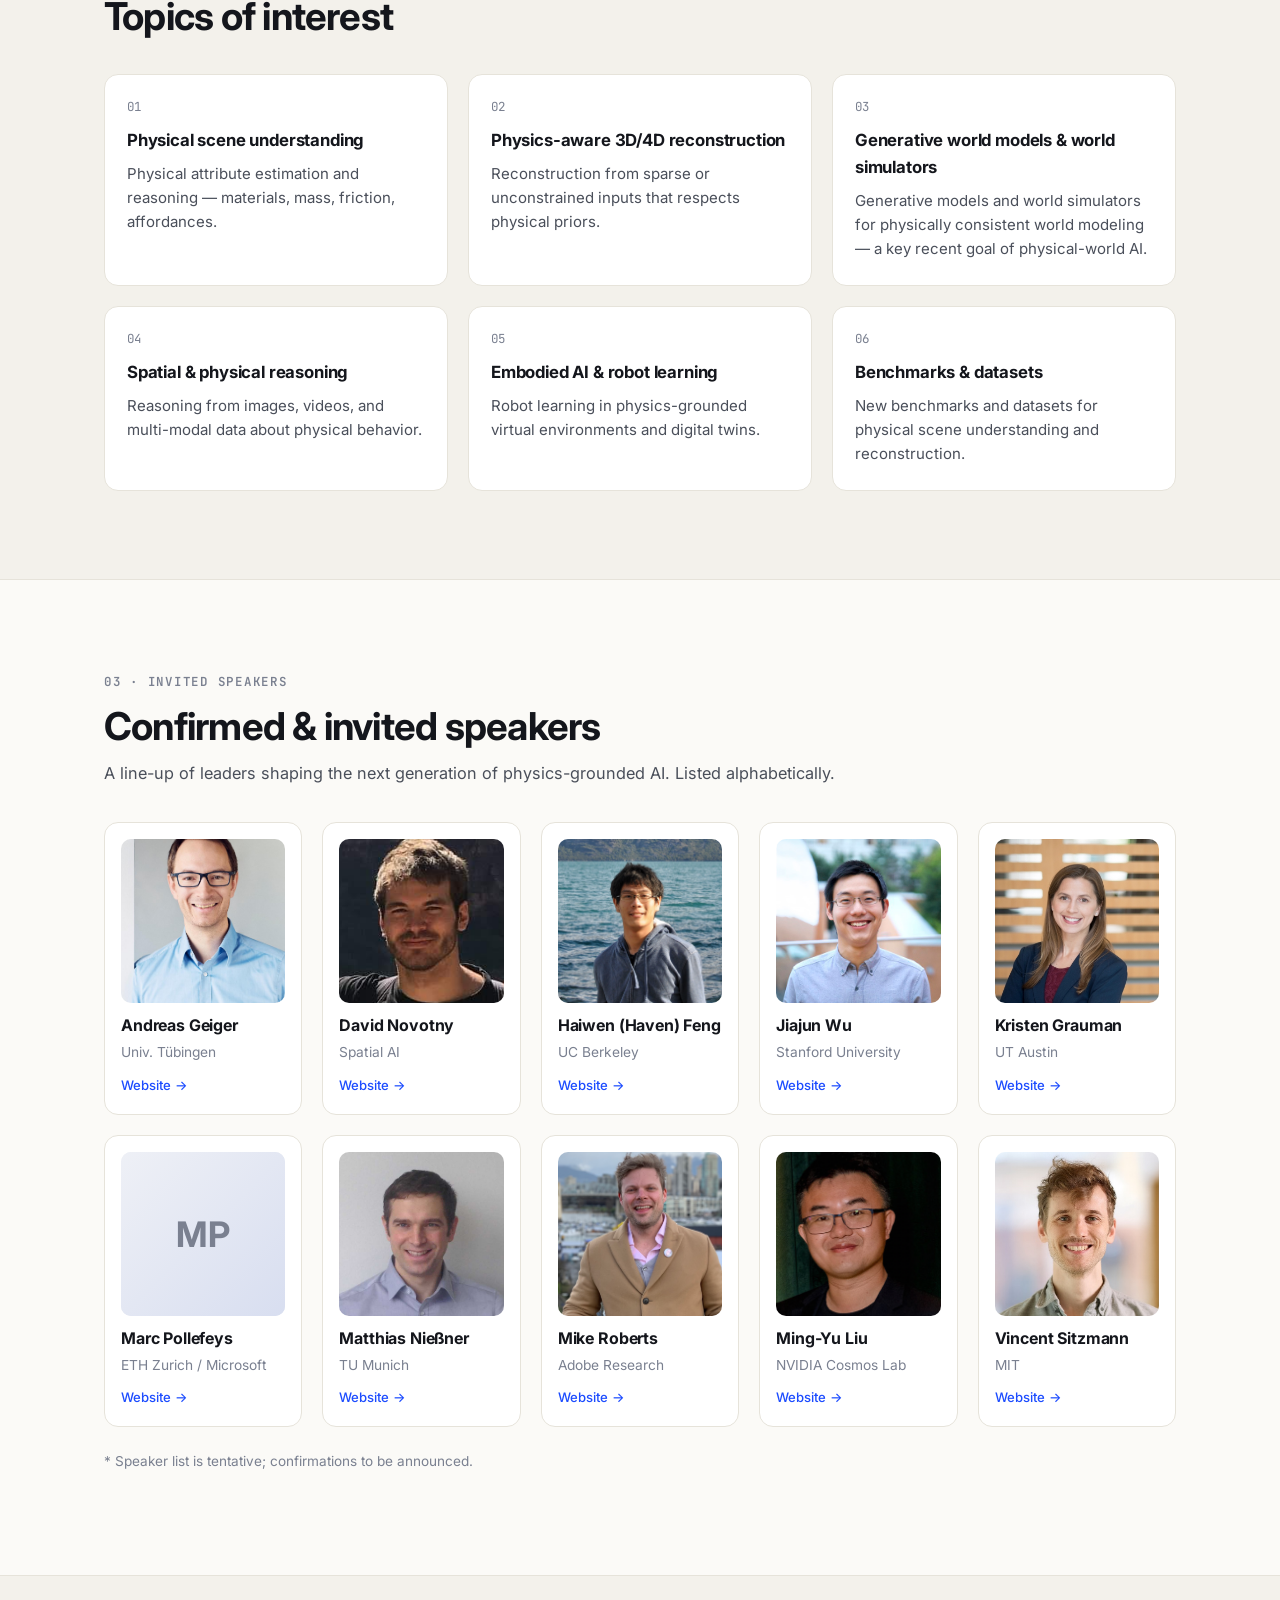
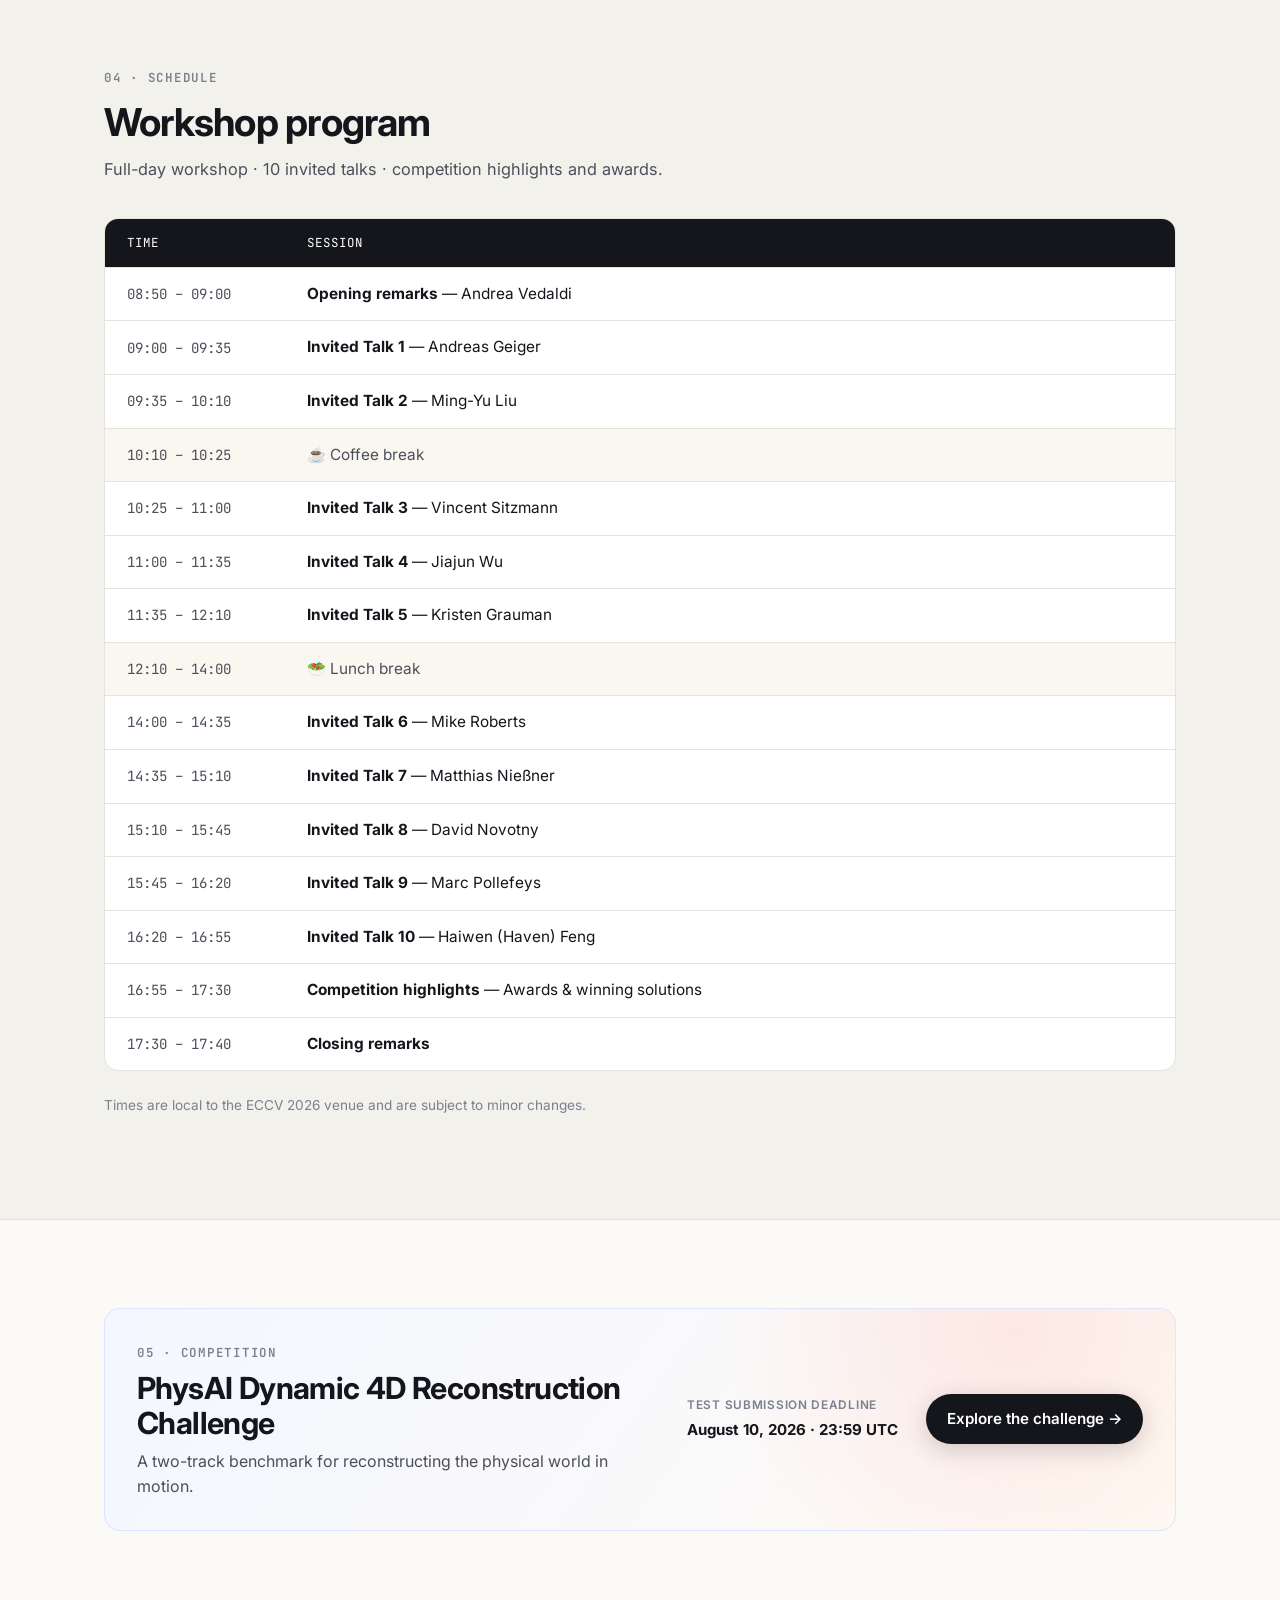
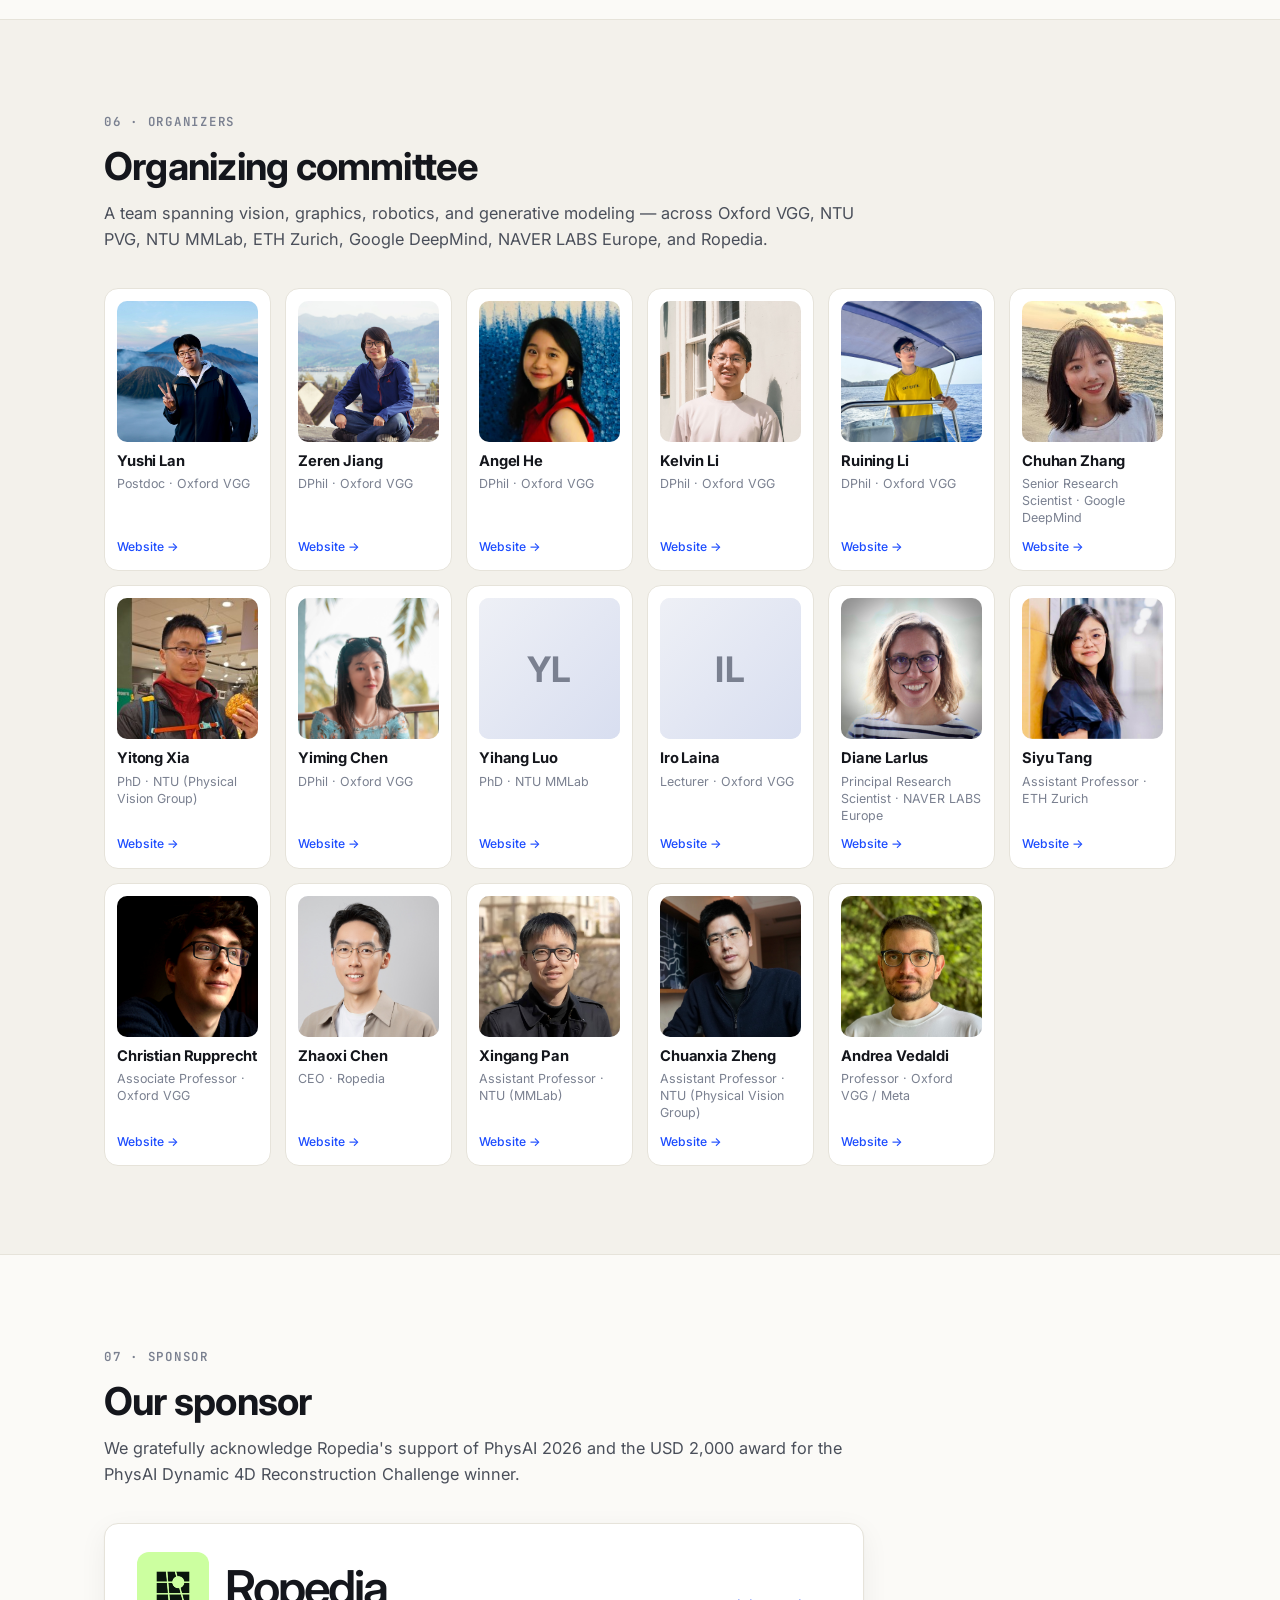
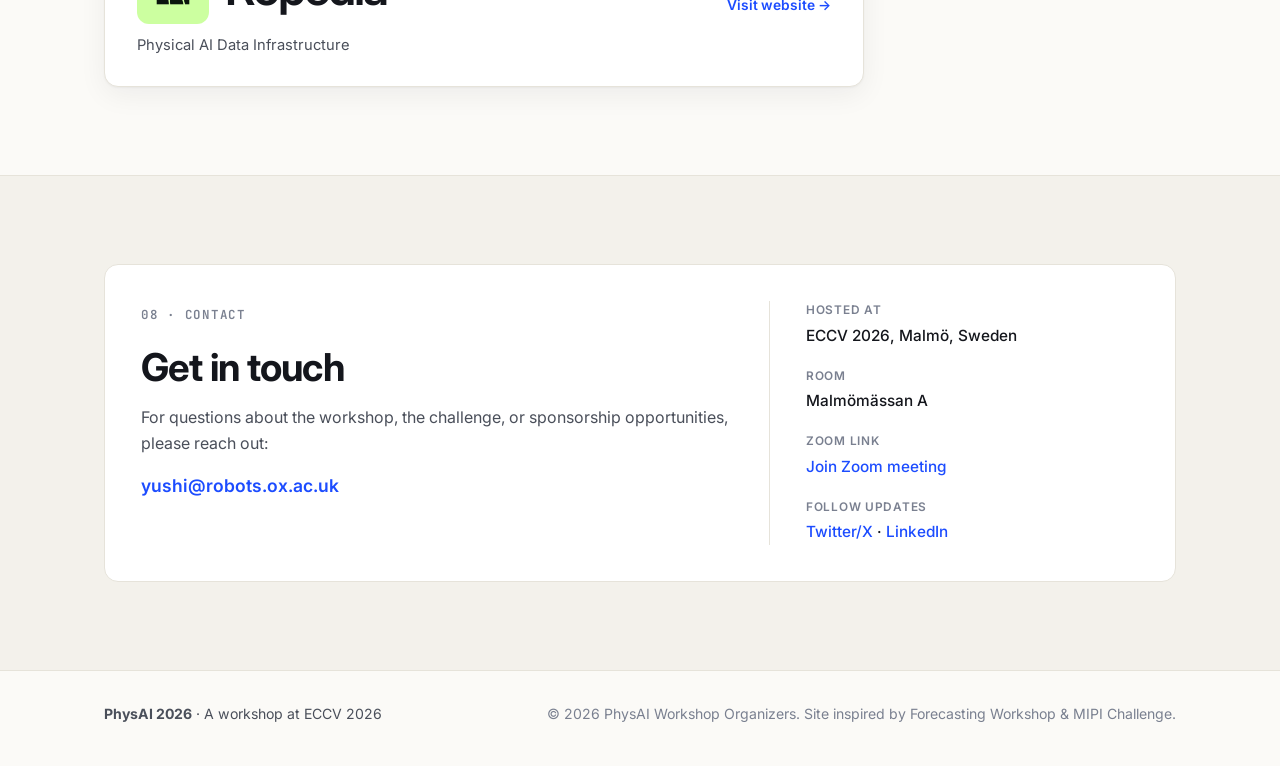
==== commit 8cd8fb1e: "Update workshop date location and zoom links" ====
--- a/index.html
+++ b/index.html
@@ -57,8 +57,8 @@
         <span class="meta-value">ECCV 2026 · Malmö, Sweden</span>
       </div>
       <div class="meta-item">
-        <span class="meta-label">Date</span>
-        <span class="meta-value">September 9, 2026</span>
+        <span class="meta-label">Date, Location</span>
+        <span class="meta-value">September 9, 2026 · Malmömässan A</span>
       </div>
       <div class="meta-item">
         <span class="meta-label">Format</span>
@@ -70,6 +70,7 @@
       <a class="btn ghost" href="#speakers">Speakers</a>
       <a class="btn ghost" href="#schedule">Schedule</a>
       <a class="btn ghost" href="#organizers">Organizers</a>
+      <a class="btn ghost" href="https://ntu-sg.zoom.us/j/84702037169?pwd=pmuQhbIt7LyUb4wfM5FUVjAmf9bGLV.1">Zoom link</a>
     </div>
   </div>
 </section>
@@ -294,6 +295,16 @@
           <span class="meta-value">ECCV 2026, Malmö, Sweden</span>
         </div>
         <div class="contact-block">
+          <span class="meta-label">Room</span>
+          <span class="meta-value">Malmömässan A</span>
+        </div>
+        <div class="contact-block">
+          <span class="meta-label">Zoom link</span>
+          <span class="meta-value">
+            <a href="https://ntu-sg.zoom.us/j/84702037169?pwd=pmuQhbIt7LyUb4wfM5FUVjAmf9bGLV.1">Join Zoom meeting</a>
+          </span>
+        </div>
+        <div class="contact-block">
           <span class="meta-label">Follow updates</span>
           <span class="meta-value">
             <a href="https://x.com/Oxford_VGG" target="_blank" rel="noopener">Twitter/X</a>
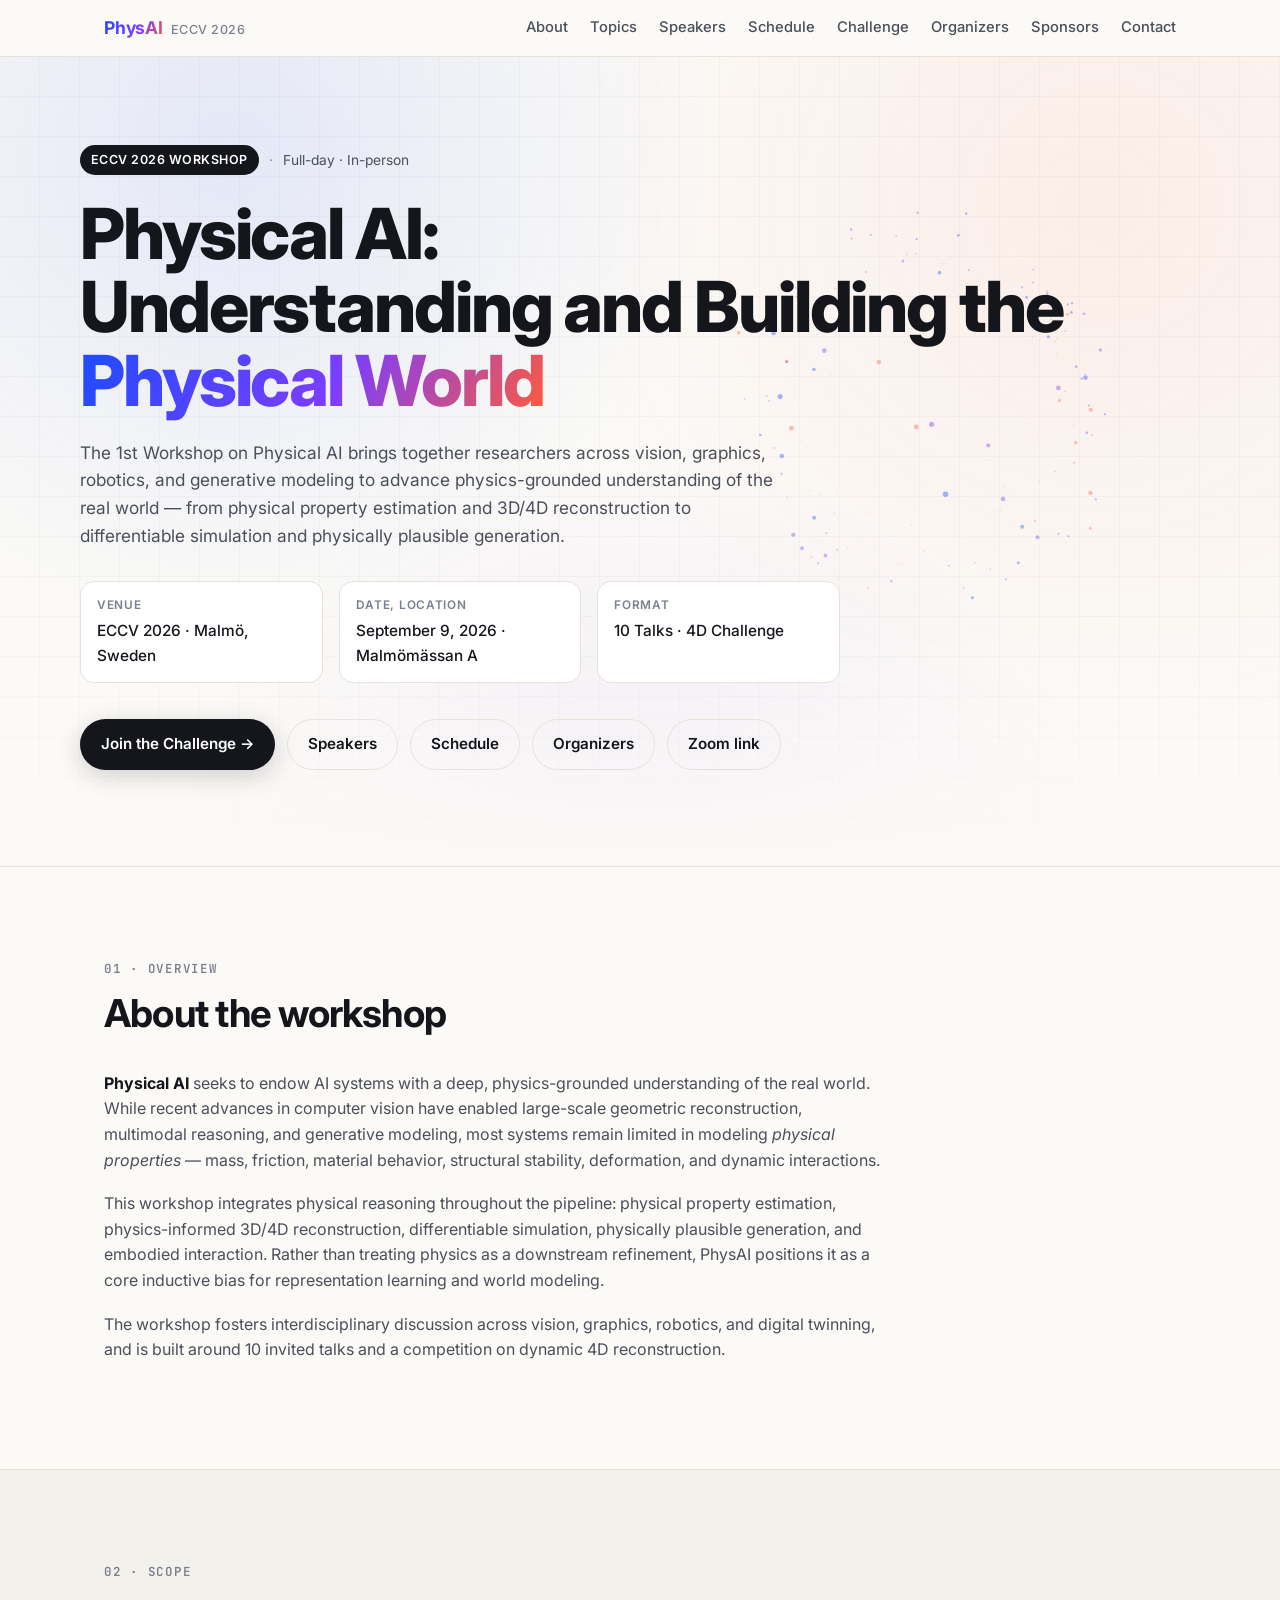
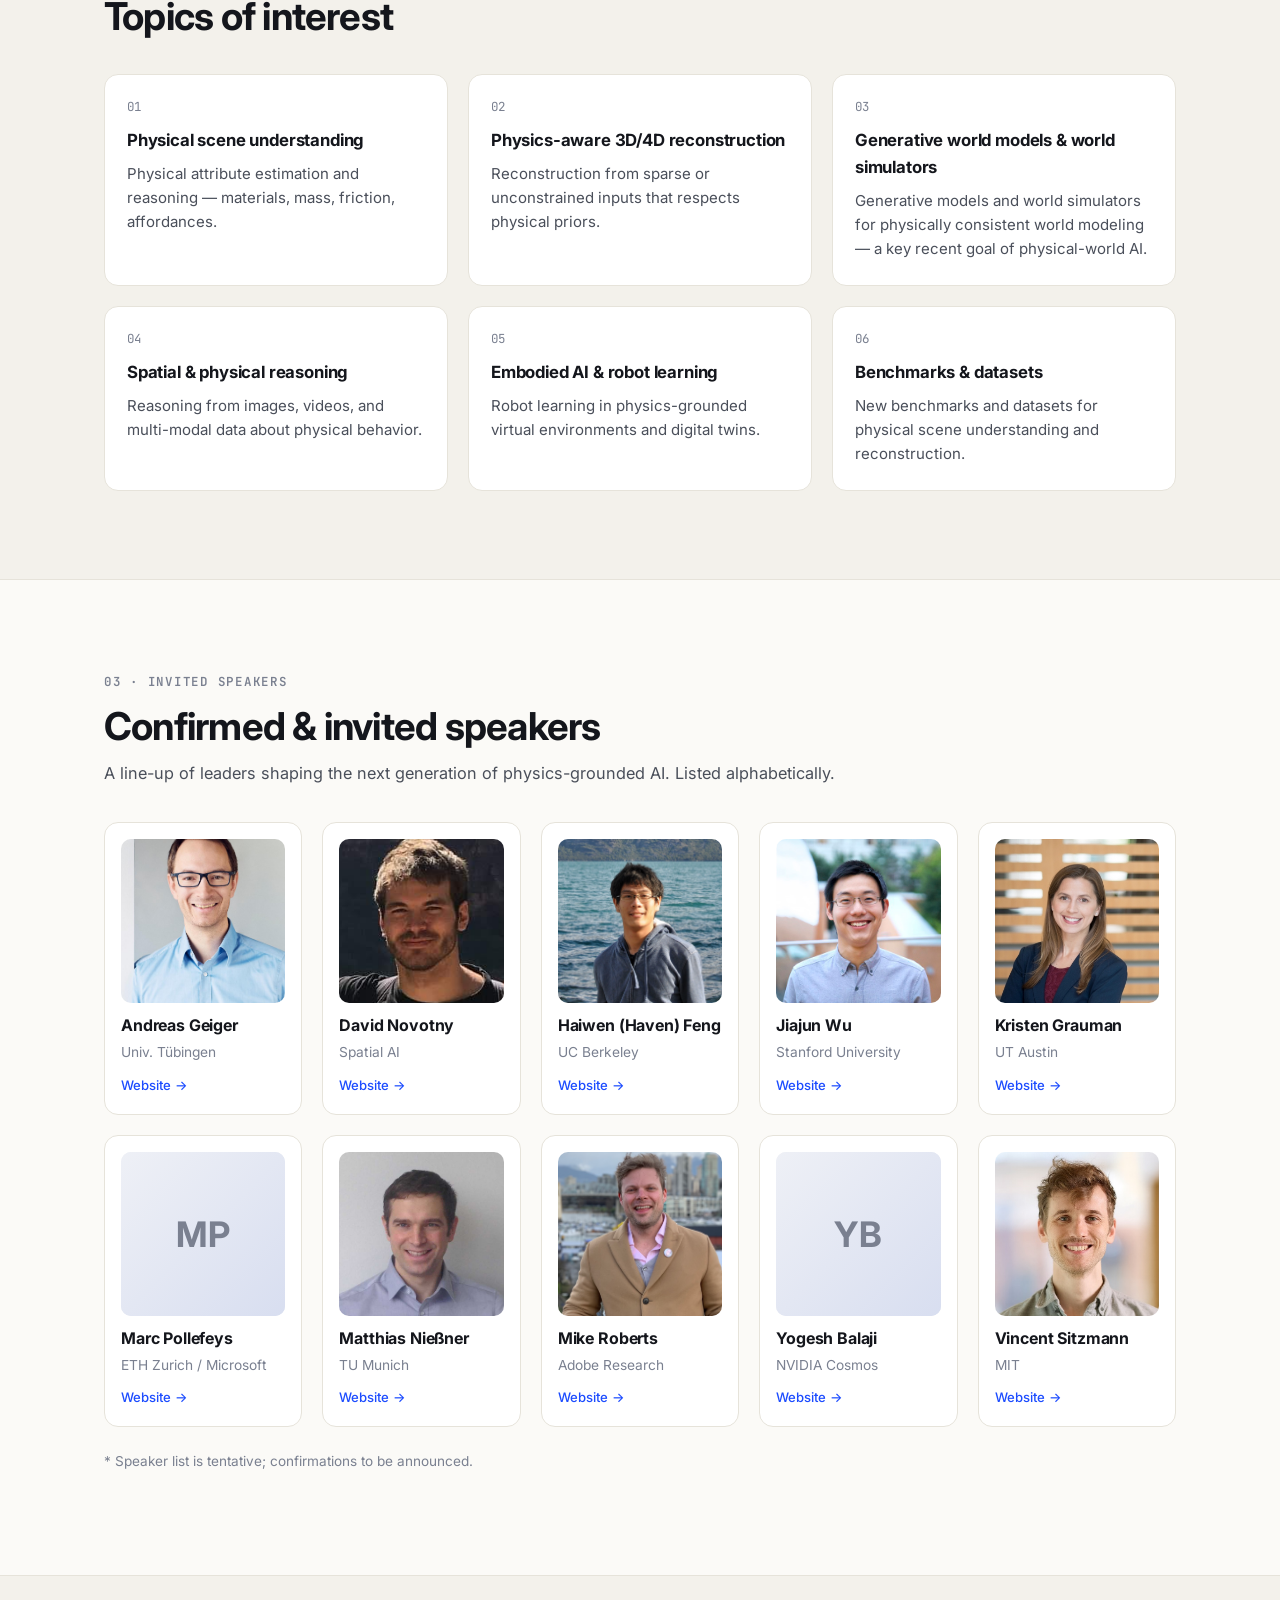
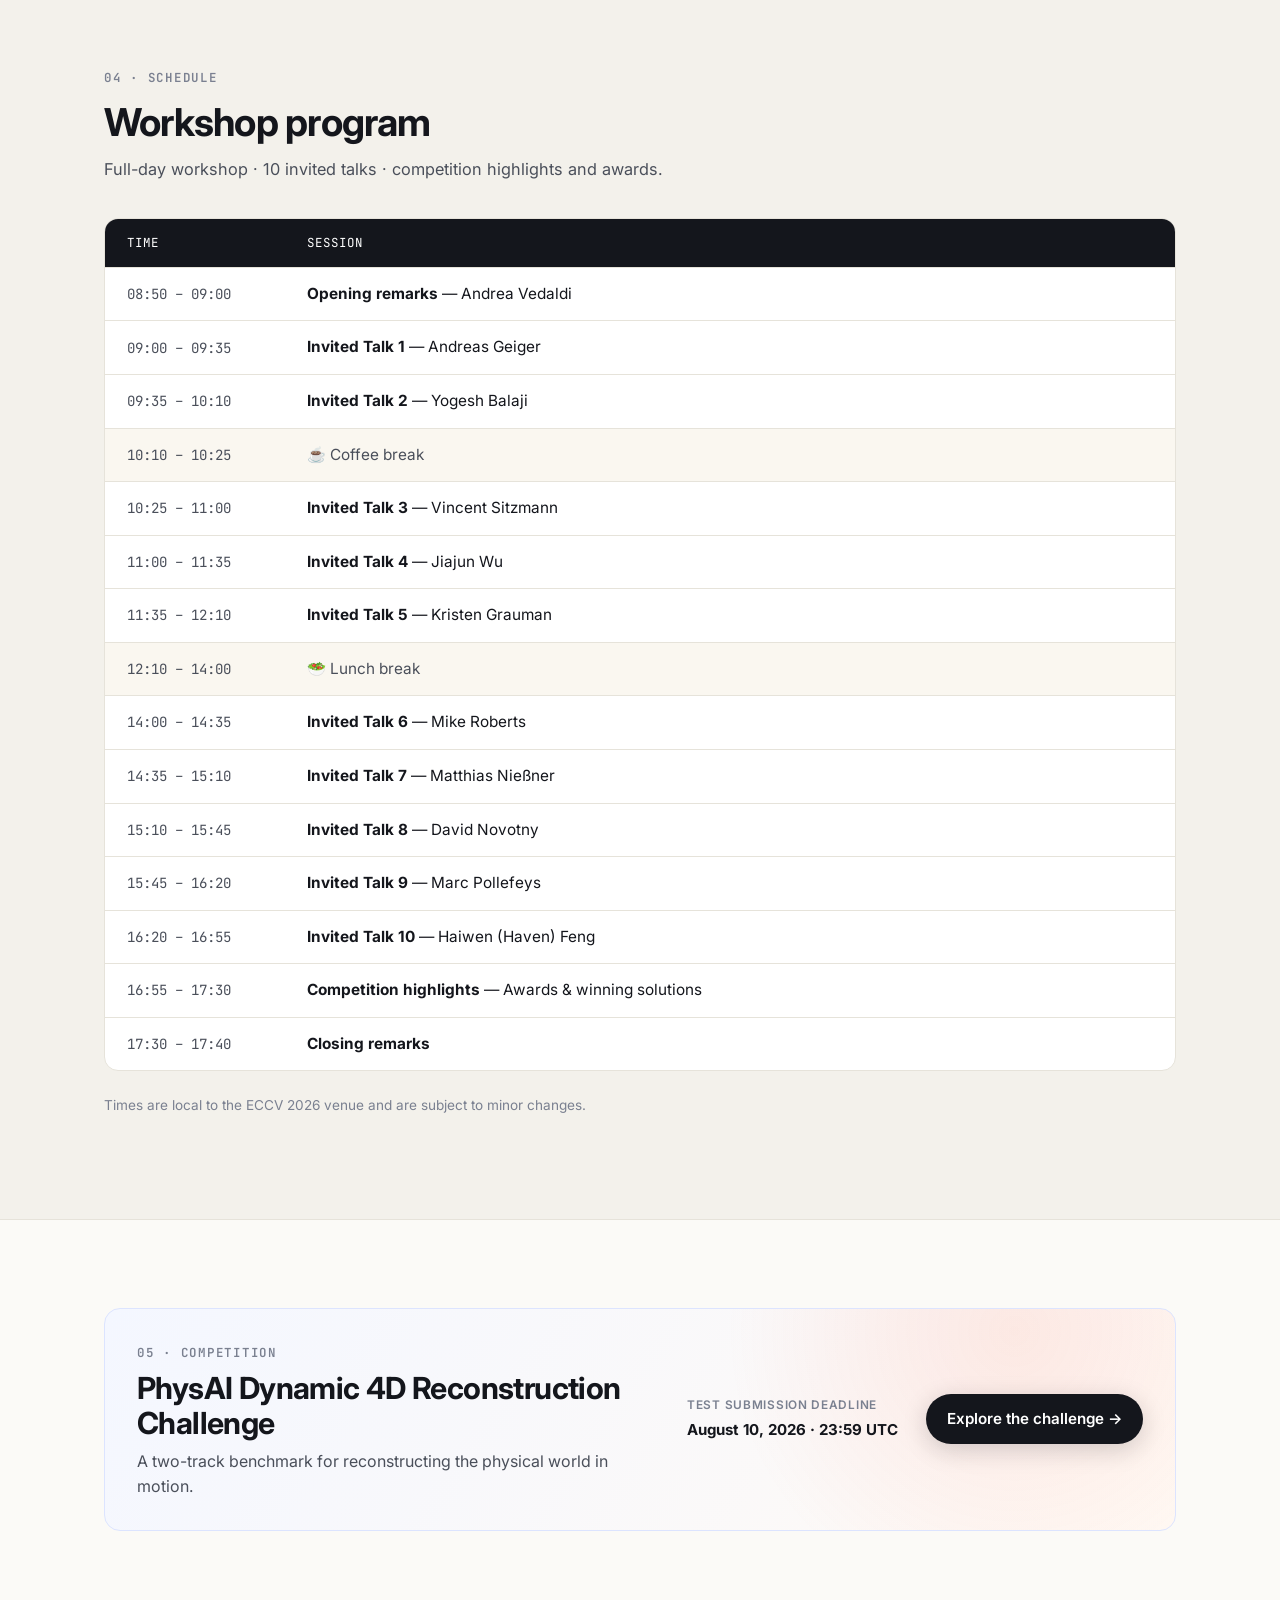
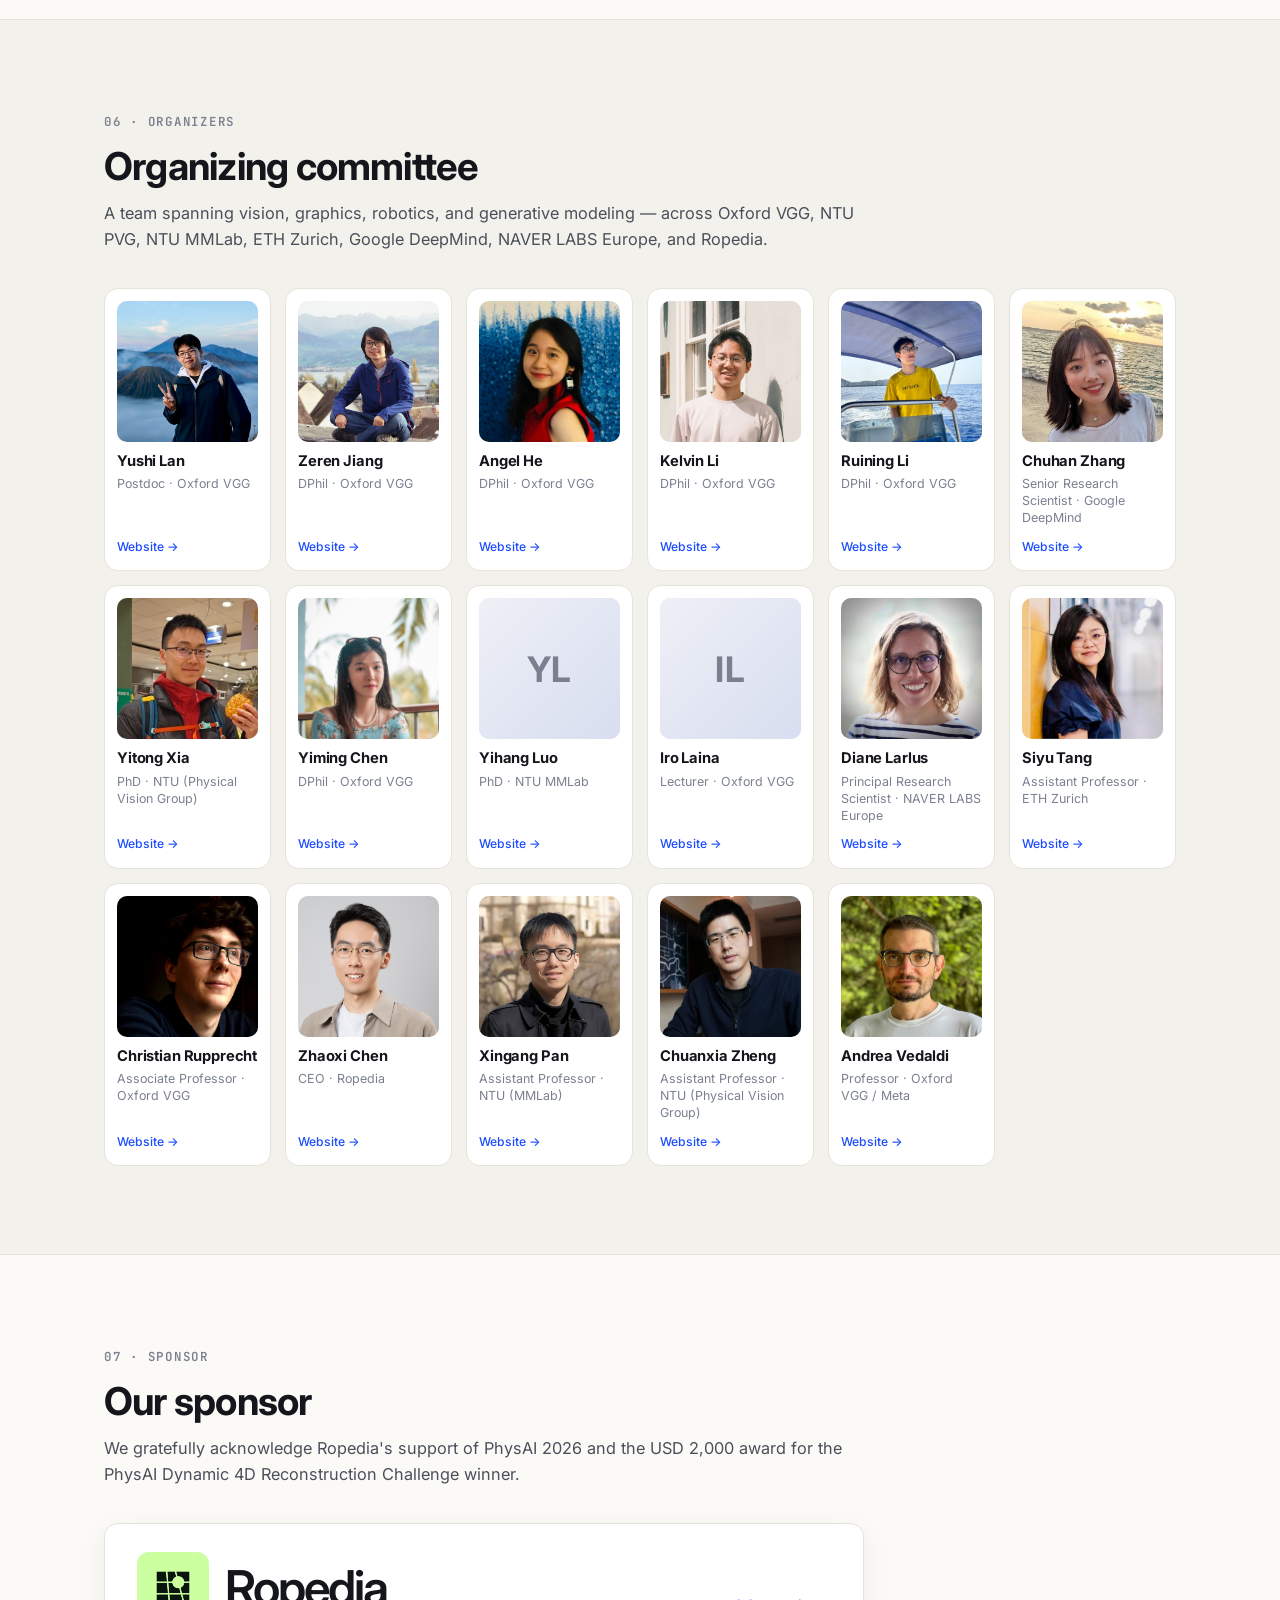
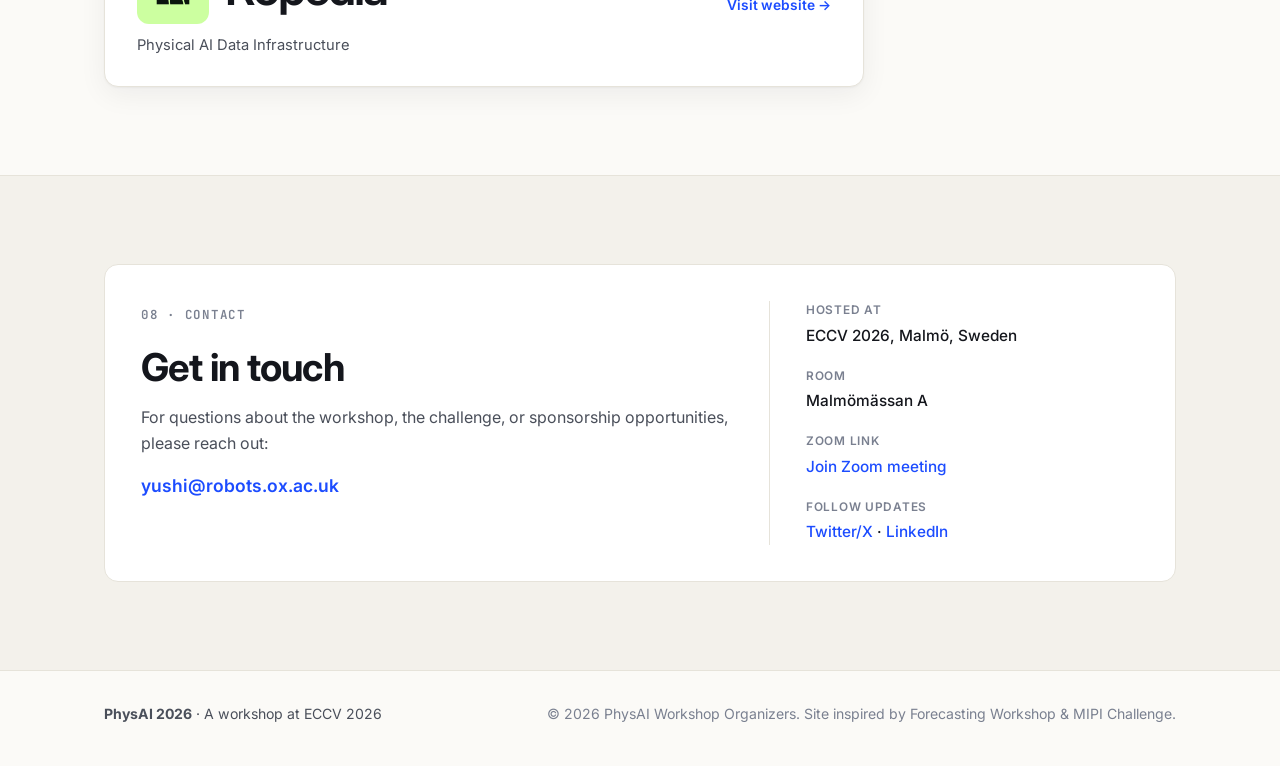
==== commit 90cf8539: "Update workshop hero metadata and zoom/camera details" ====
--- a/index.html
+++ b/index.html
@@ -171,13 +171,13 @@
         <div class="time">08:50 – 09:00</div>
         <div><strong>Opening remarks</strong> — Andrea Vedaldi</div>
       </div>
-      <div class="schedule-row">
+        <div class="schedule-row">
         <div class="time">09:00 – 09:35</div>
         <div><strong>Invited Talk 1</strong> — Andreas Geiger</div>
       </div>
       <div class="schedule-row">
         <div class="time">09:35 – 10:10</div>
-        <div><strong>Invited Talk 2</strong> — Ming-Yu Liu</div>
+        <div><strong>Invited Talk 2</strong> — Yogesh Balaji</div>
       </div>
       <div class="schedule-row break">
         <div class="time">10:10 – 10:25</div>
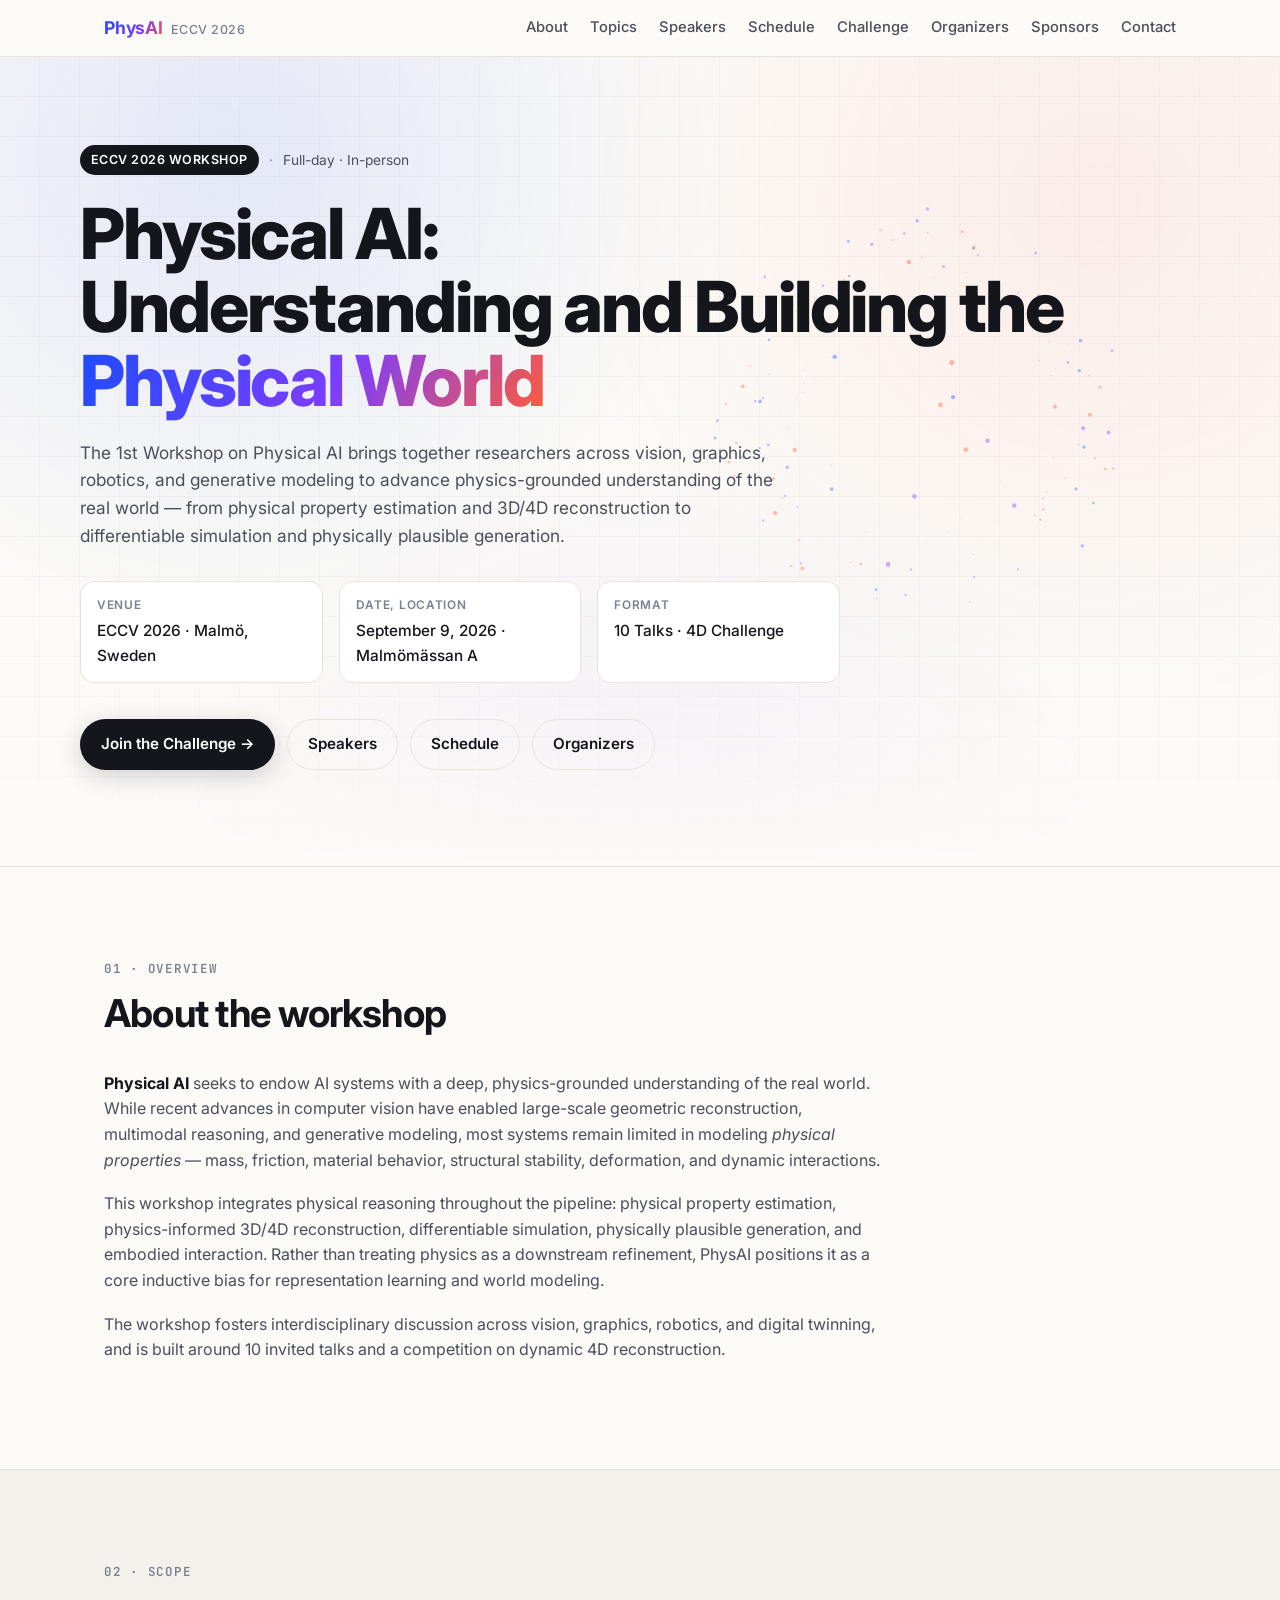
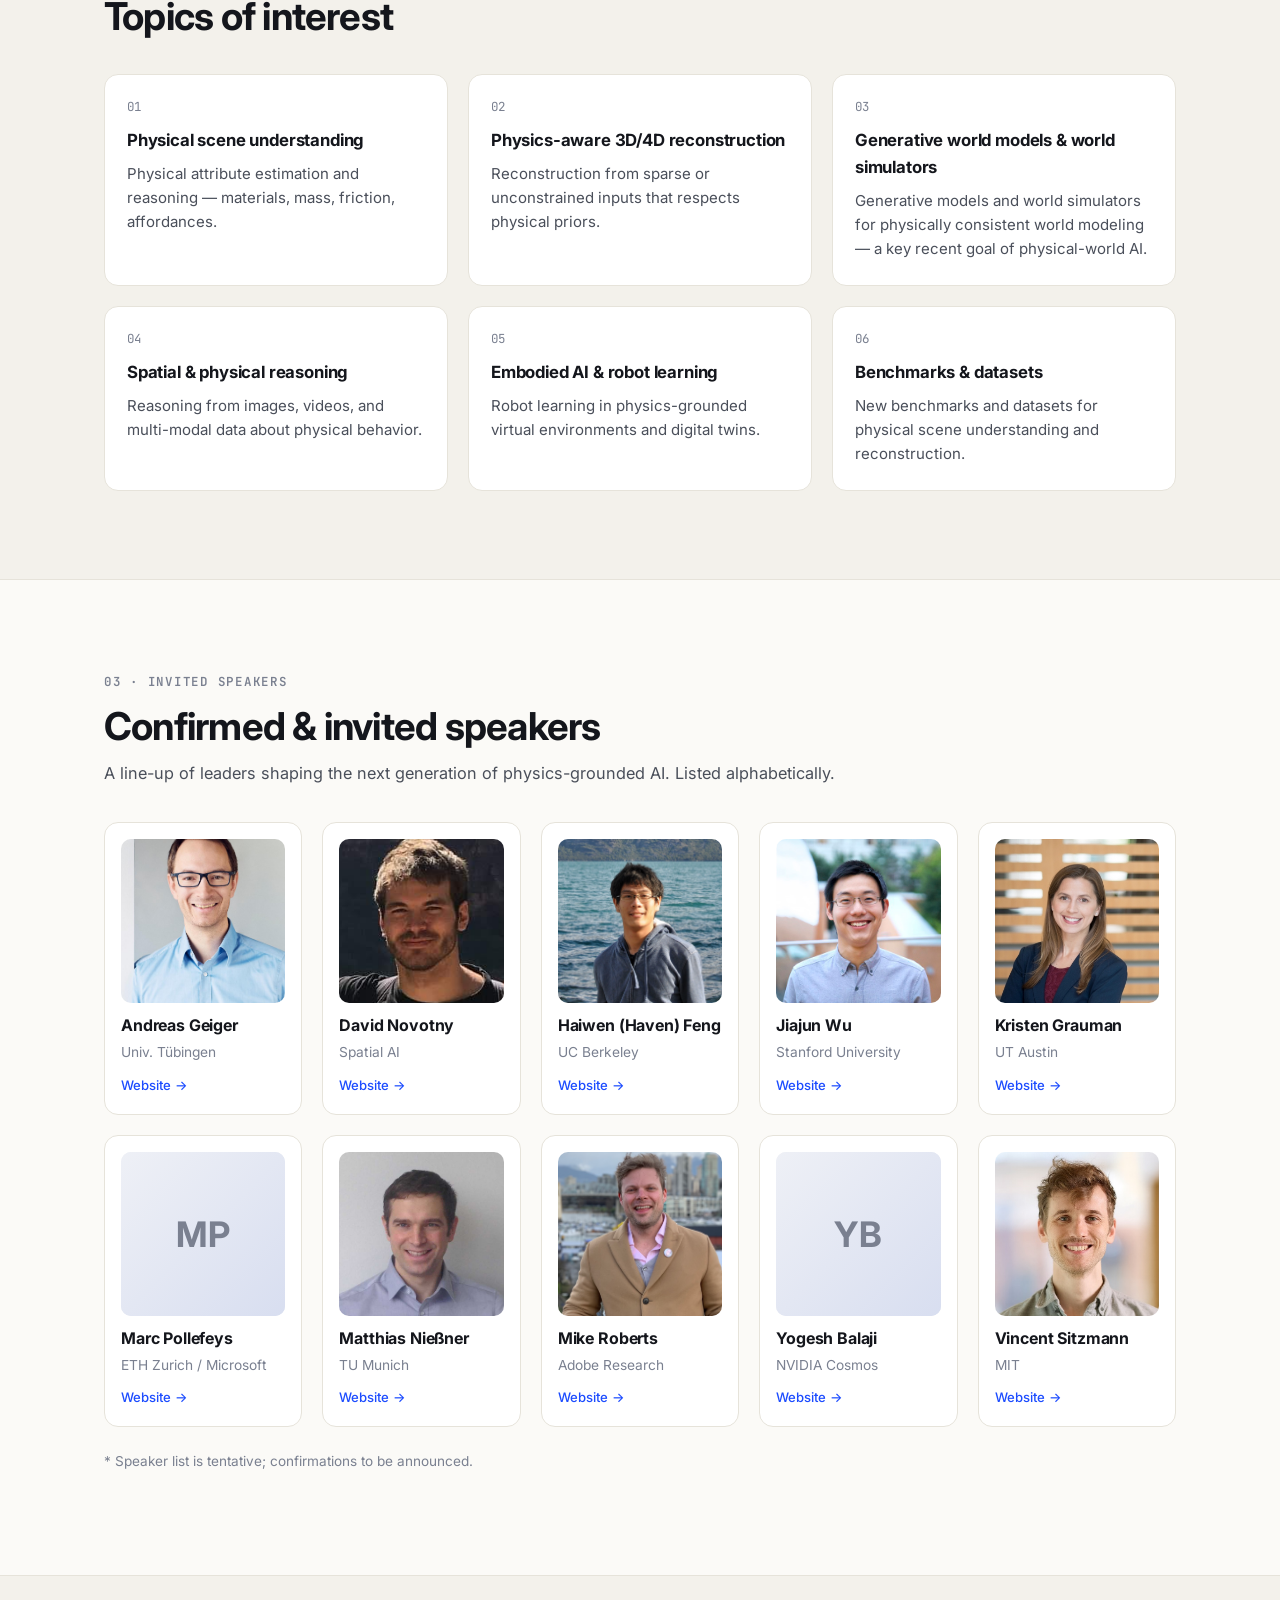
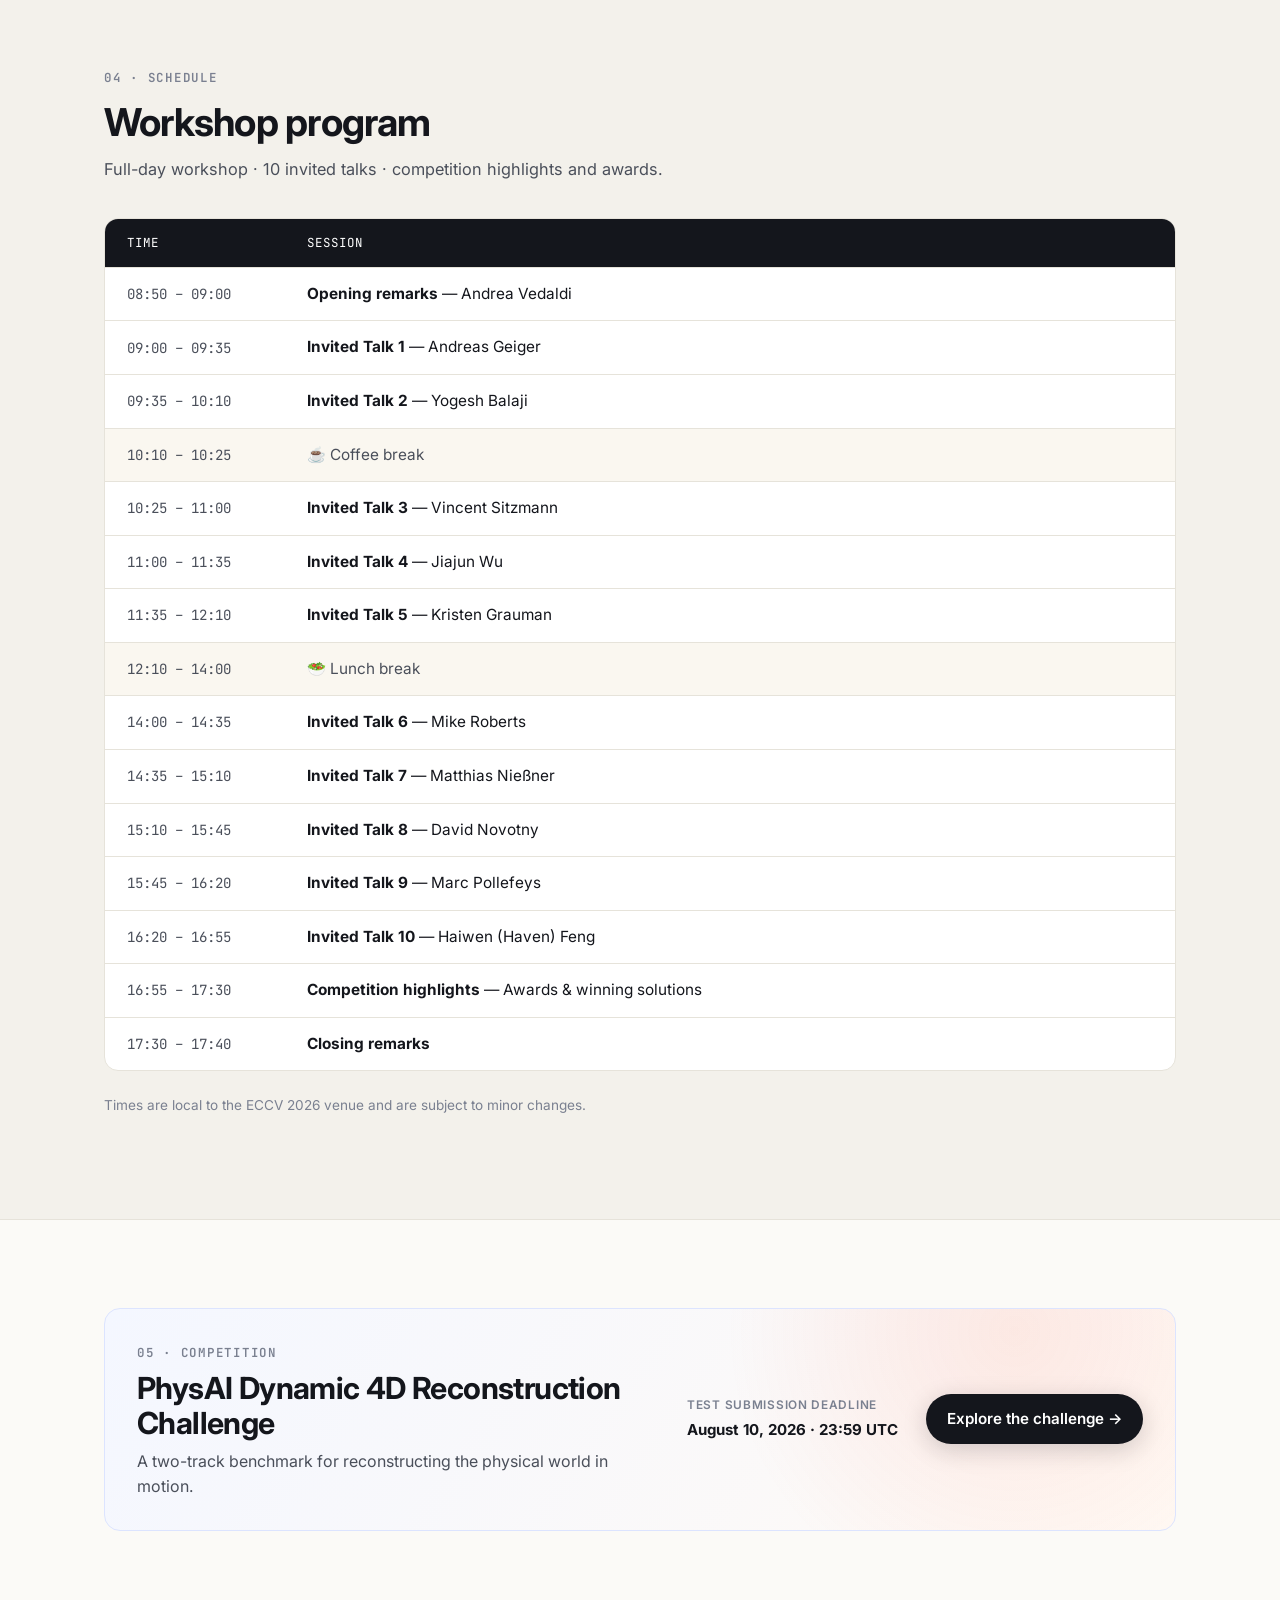
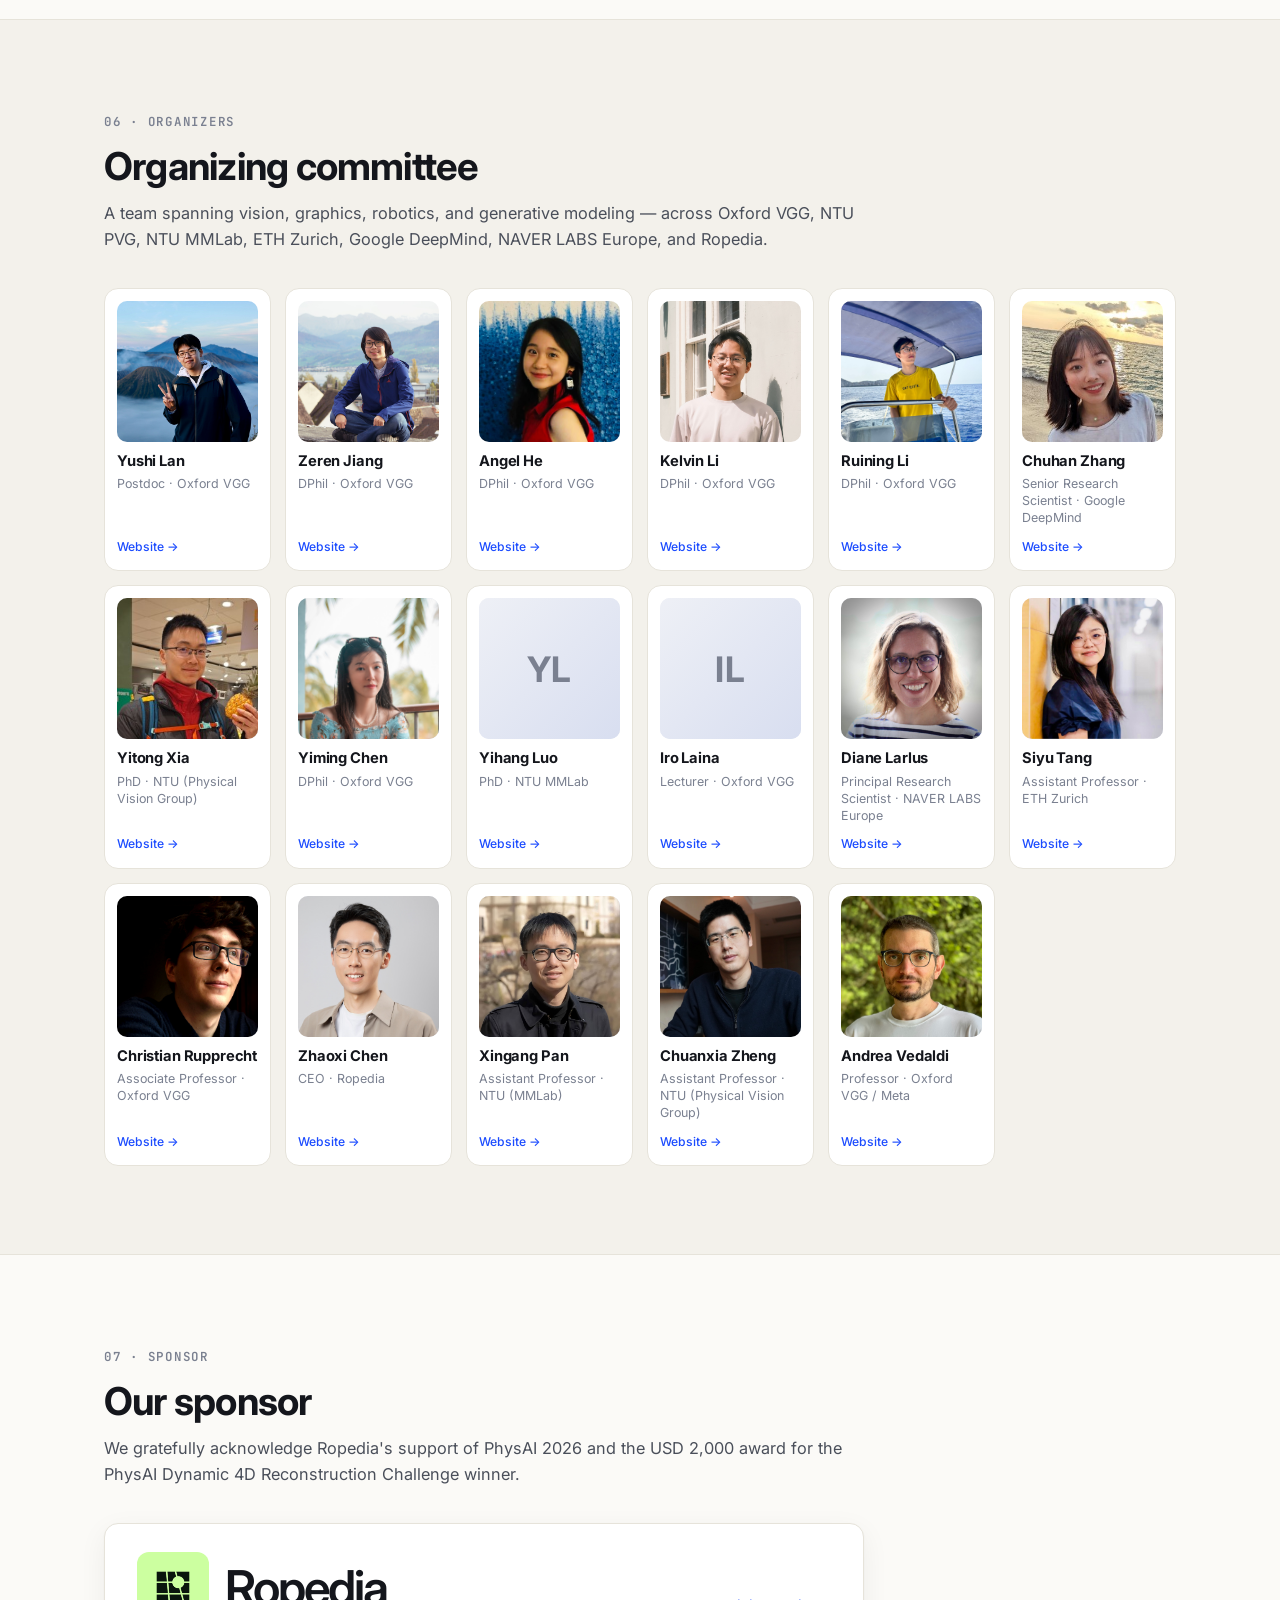
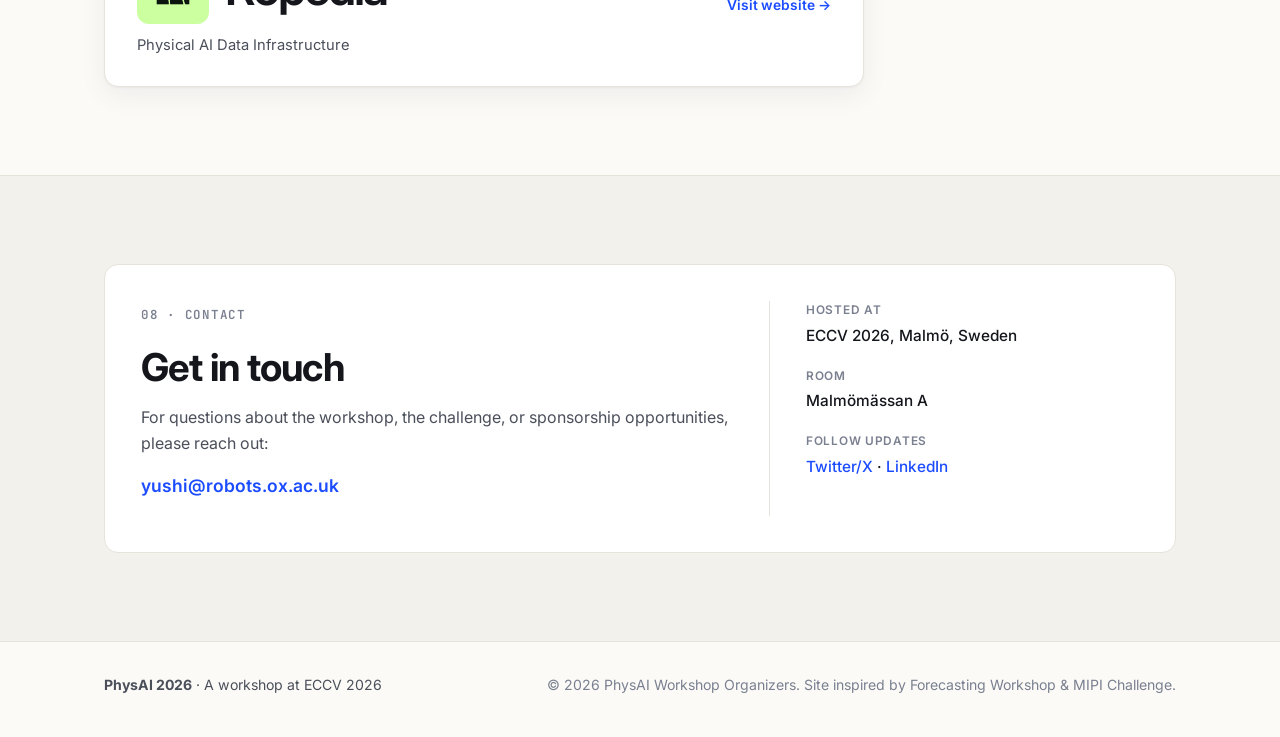
==== commit d196cf66: "Remove Zoom links from public pages" ====
--- a/index.html
+++ b/index.html
@@ -70,7 +70,6 @@
       <a class="btn ghost" href="#speakers">Speakers</a>
       <a class="btn ghost" href="#schedule">Schedule</a>
       <a class="btn ghost" href="#organizers">Organizers</a>
-      <a class="btn ghost" href="https://ntu-sg.zoom.us/j/84702037169?pwd=pmuQhbIt7LyUb4wfM5FUVjAmf9bGLV.1">Zoom link</a>
     </div>
   </div>
 </section>
@@ -299,12 +298,6 @@
           <span class="meta-value">Malmömässan A</span>
         </div>
         <div class="contact-block">
-          <span class="meta-label">Zoom link</span>
-          <span class="meta-value">
-            <a href="https://ntu-sg.zoom.us/j/84702037169?pwd=pmuQhbIt7LyUb4wfM5FUVjAmf9bGLV.1">Join Zoom meeting</a>
-          </span>
-        </div>
-        <div class="contact-block">
           <span class="meta-label">Follow updates</span>
           <span class="meta-value">
             <a href="https://x.com/Oxford_VGG" target="_blank" rel="noopener">Twitter/X</a>
